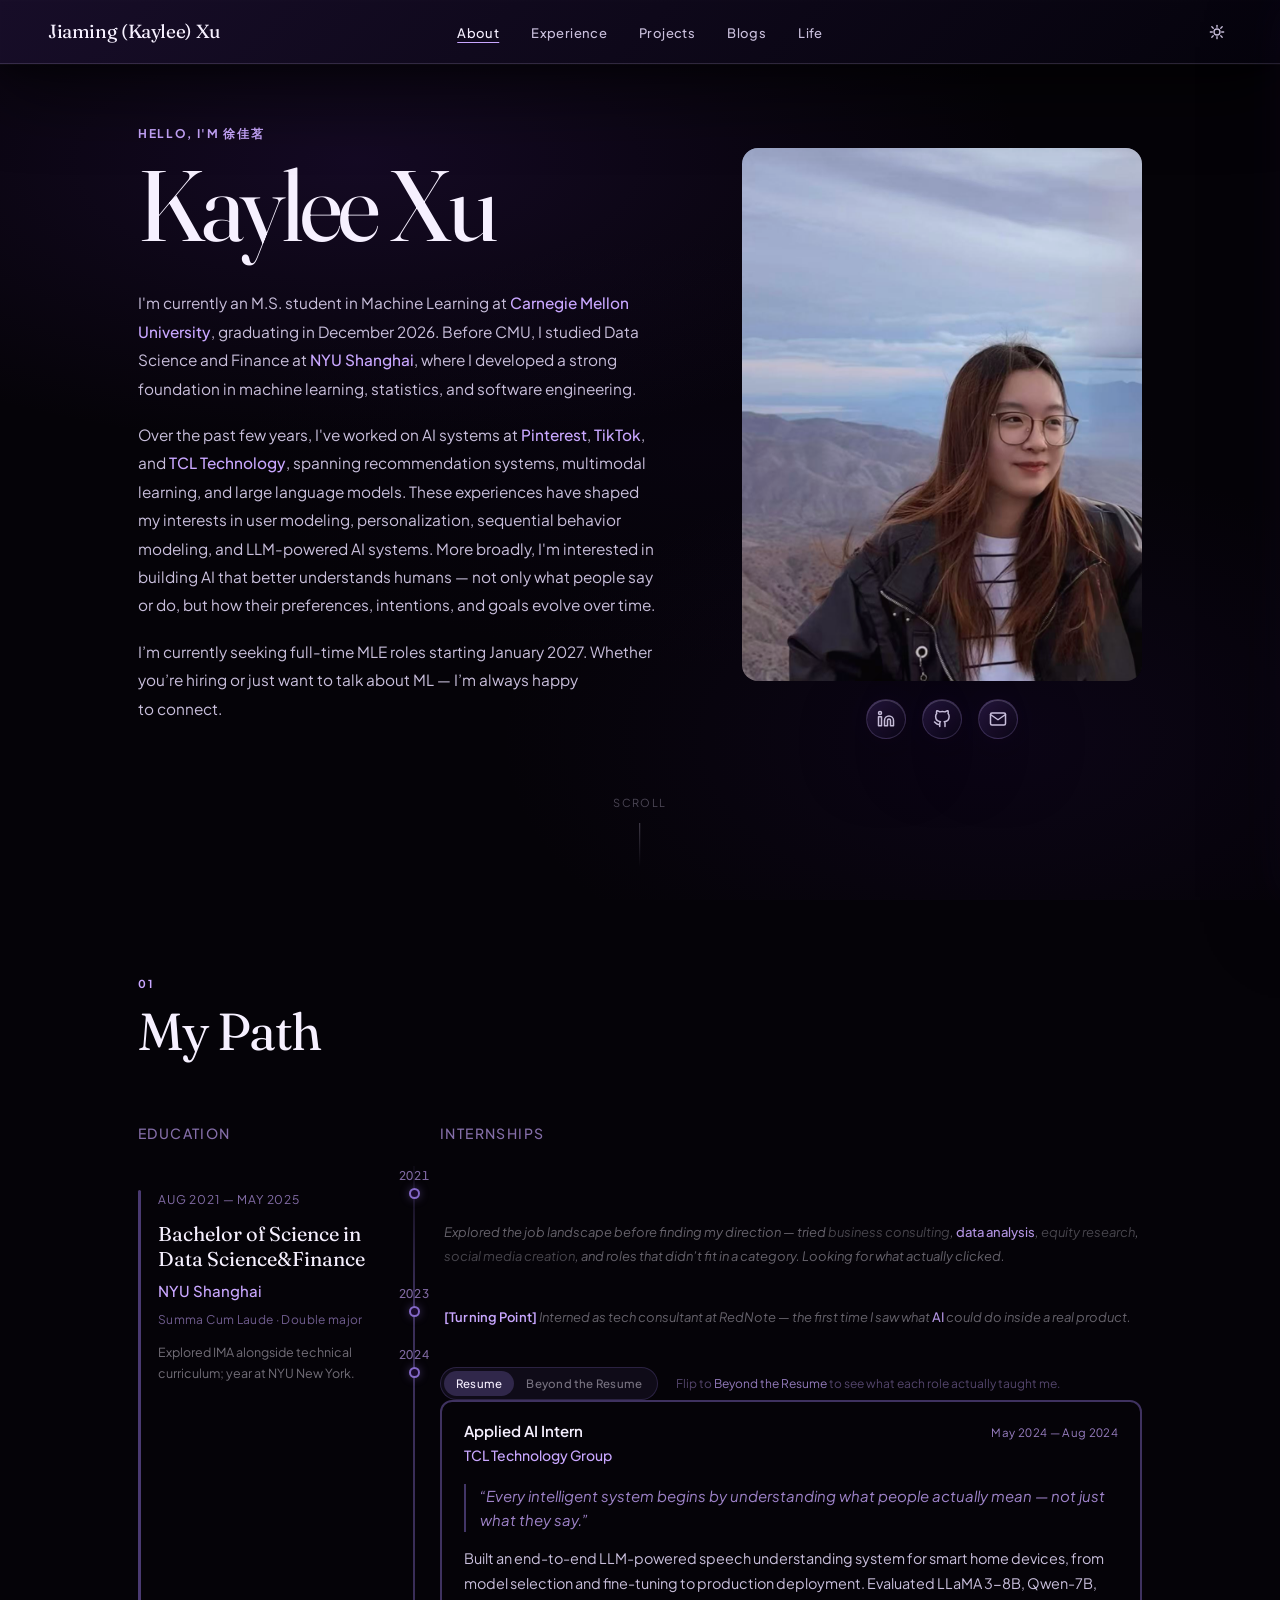
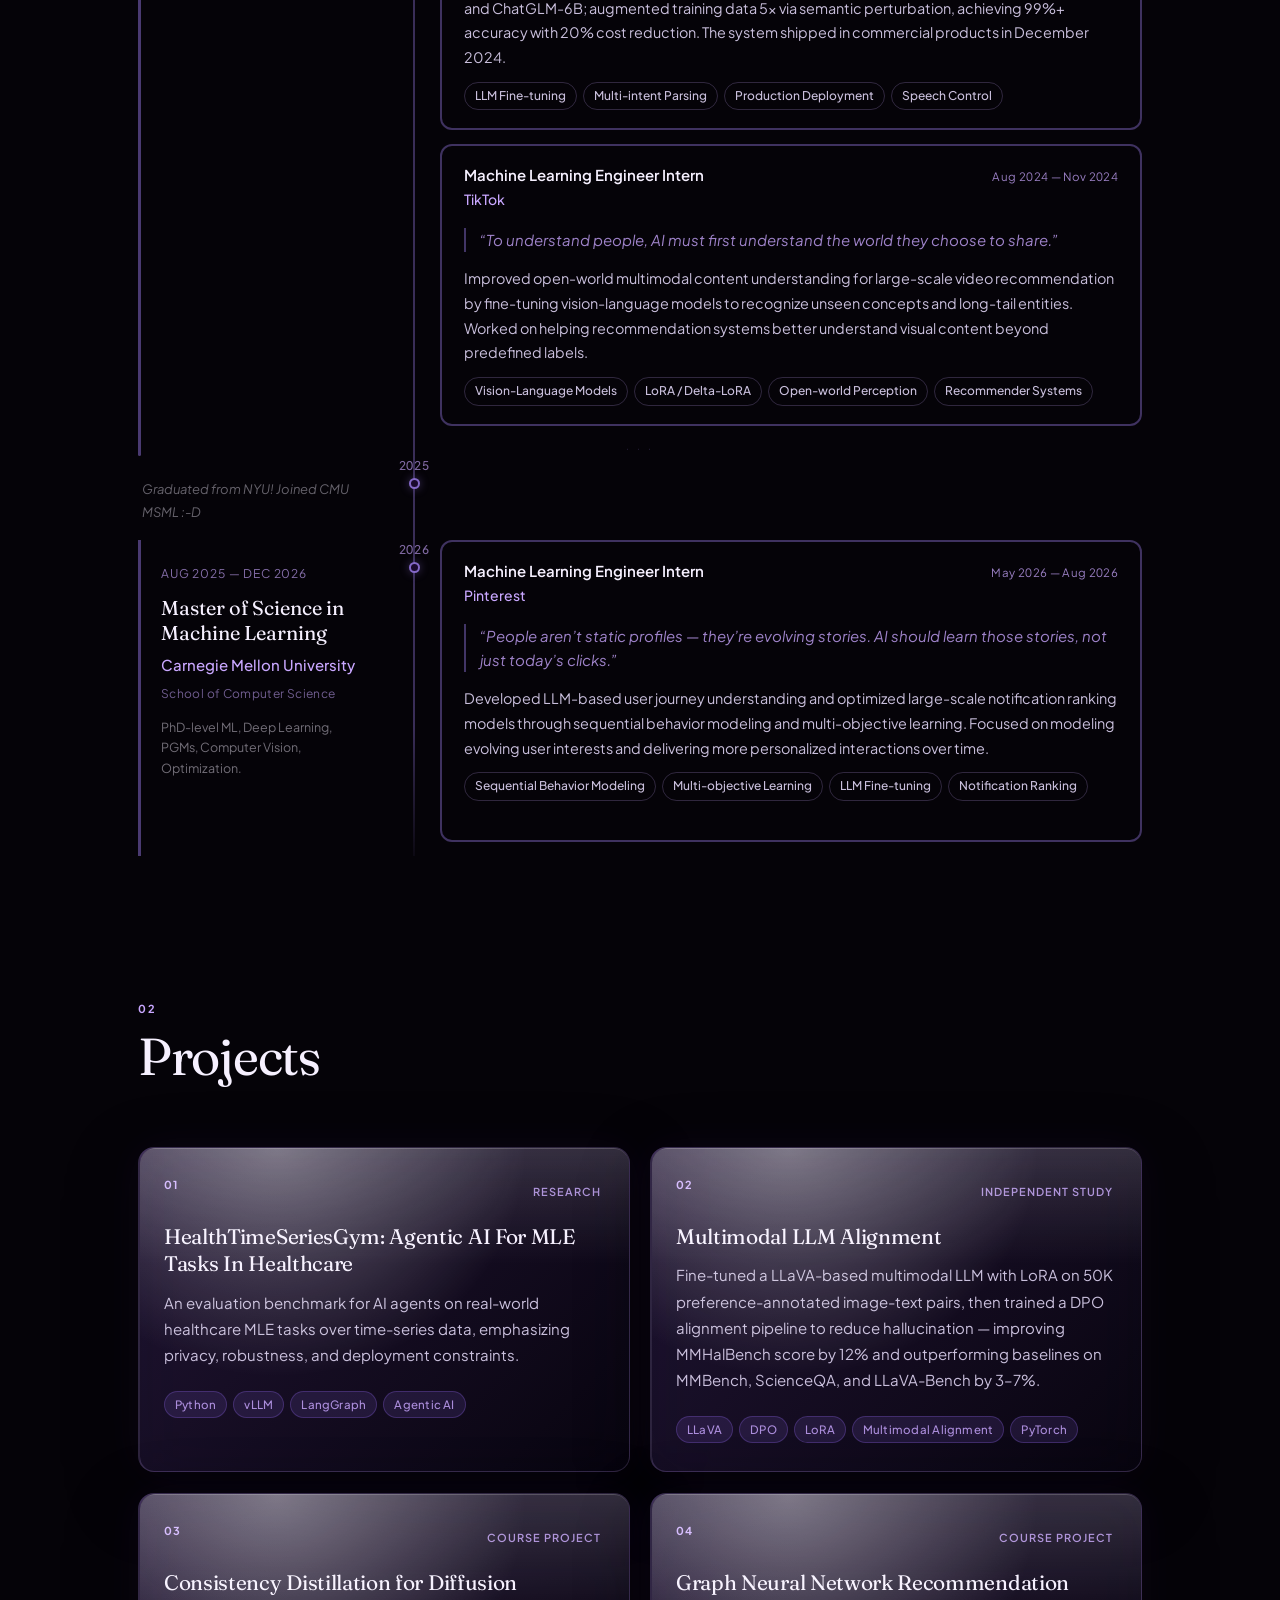
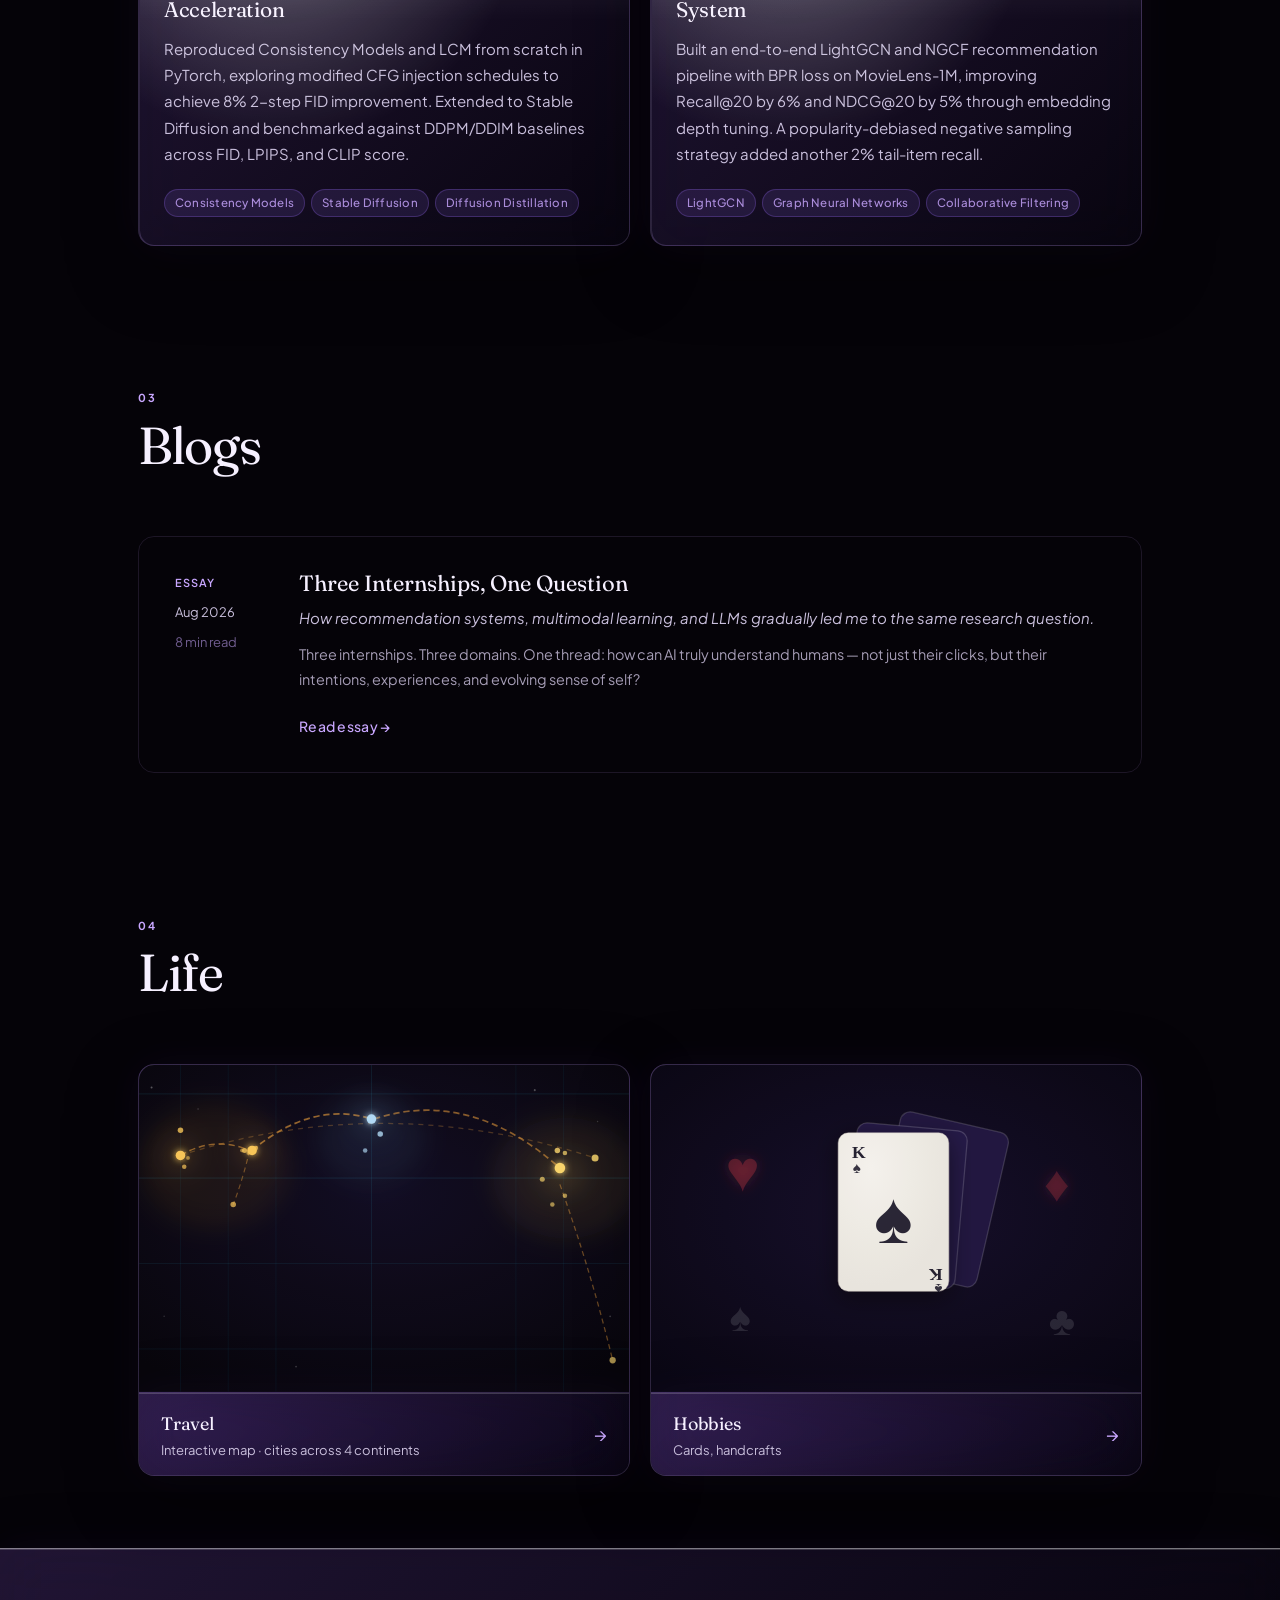
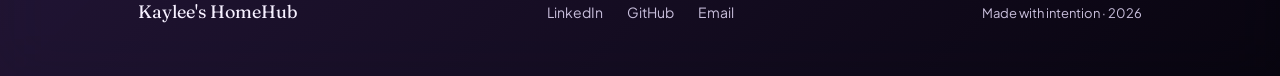
==== index.html @ 01140b8f "Initial commit — personal website" ====
<!DOCTYPE html>
<html lang="en">
<head>
  <meta charset="UTF-8" />
  <meta name="viewport" content="width=device-width, initial-scale=1.0" />
  <meta name="description" content="Kaylee — ML researcher at CMU Auton Lab, building agentic AI for healthcare. Previously TikTok, RedNote, TCL. Incoming Pinterest MLE." />
  <meta property="og:type" content="website" />
  <meta property="og:title" content="Kaylee Xu — Machine Learning Researcher" />
  <meta property="og:description" content="ML researcher at CMU Auton Lab working on agentic AI for healthcare, with industry experience at TikTok, RedNote, TCL, and Pinterest." />
  <meta property="og:image" content="assets/headshot.jpg" />
  <meta name="twitter:card" content="summary" />
  <meta name="twitter:title" content="Kaylee Xu — Machine Learning Researcher" />
  <meta name="twitter:description" content="ML researcher at CMU Auton Lab working on agentic AI for healthcare." />
  <link rel="canonical" href="index.html" />
  <link rel="icon" href="data:image/svg+xml,%3Csvg xmlns='http://www.w3.org/2000/svg' viewBox='0 0 64 64'%3E%3Crect width='64' height='64' rx='16' fill='%23FAF8F5'/%3E%3Ctext x='50%25' y='56%25' text-anchor='middle' font-size='30' font-family='serif' fill='%2349866b'%3EK%3C/text%3E%3C/svg%3E" />
  <title>Kaylee Xu — Machine Learning Researcher</title>

  <!-- Fonts -->
  <link rel="preconnect" href="https://fonts.googleapis.com" />
  <link rel="preconnect" href="https://fonts.gstatic.com" crossorigin />
  <link href="https://fonts.googleapis.com/css2?family=Fraunces:ital,opsz,wght@0,9..144,300;0,9..144,400;0,9..144,500;1,9..144,300;1,9..144,400&family=Plus+Jakarta+Sans:ital,wght@0,300;0,400;0,500;0,600;1,300;1,400&display=swap" rel="stylesheet" />

  <!-- Apply saved theme before paint to avoid flash -->
  <script>
    (function(){
      var t = localStorage.getItem('theme') || 'dark';
      document.documentElement.setAttribute('data-theme', t);
    }());
  </script>
  <link rel="stylesheet" href="style.css?v=purple-glass-20260607-2" />
</head>
<body>

<!-- ============================================================
     NAVIGATION
     ============================================================ -->
<nav id="nav">
  <a href="#about" class="nav-logo">Jiaming (Kaylee) Xu</a> 
  <ul class="nav-links">
    <li><a href="#about">About</a></li>
    <li><a href="#experience">Experience</a></li>
    <li><a href="#projects">Projects</a></li>
    <li><a href="#blogs">Blogs</a></li>
    <li><a href="#life">Life</a></li>
  </ul>
  <button class="nav-theme-btn" id="themeToggle" aria-label="Toggle colour theme">
    <!-- Sun: shown in dark mode → click to go light -->
    <svg class="theme-icon theme-icon--sun" viewBox="0 0 24 24" fill="none" stroke="currentColor" stroke-width="2" stroke-linecap="round" stroke-linejoin="round" aria-hidden="true">
      <circle cx="12" cy="12" r="4.5"/>
      <line x1="12" y1="2"   x2="12" y2="5"/>
      <line x1="12" y1="19"  x2="12" y2="22"/>
      <line x1="4.22" y1="4.22"   x2="6.34" y2="6.34"/>
      <line x1="17.66" y1="17.66" x2="19.78" y2="19.78"/>
      <line x1="2"  y1="12"  x2="5"  y2="12"/>
      <line x1="19" y1="12"  x2="22" y2="12"/>
      <line x1="4.22" y1="19.78"  x2="6.34" y2="17.66"/>
      <line x1="17.66" y1="6.34"  x2="19.78" y2="4.22"/>
    </svg>
    <!-- Moon: shown in light mode → click to go dark -->
    <svg class="theme-icon theme-icon--moon" viewBox="0 0 24 24" fill="none" stroke="currentColor" stroke-width="2" stroke-linecap="round" stroke-linejoin="round" aria-hidden="true">
      <path d="M21 12.79A9 9 0 1 1 11.21 3 7 7 0 0 0 21 12.79z"/>
    </svg>
  </button>
  <button class="nav-menu-btn" id="navMenuBtn" aria-label="Open menu">&#9776;</button>
</nav>

<!-- Mobile nav drawer -->
<div class="nav-drawer" id="navDrawer">
  <button class="drawer-close" id="drawerClose" aria-label="Close menu">&#215;</button>
  <ul>
    <li><a href="#about">About</a></li>
    <li><a href="#experience">Experience</a></li>
    <li><a href="#projects">Projects</a></li>
    <li><a href="#blogs">Blogs</a></li>
    <li><a href="#life">Life</a></li>
  </ul>
</div>
<div class="nav-overlay" id="navOverlay"></div>


<!-- ============================================================
     HERO / ABOUT
     Photo: place your image at assets/hero.jpg (natural, non-headshot)
     ============================================================ -->
<section id="about" class="hero">
  <div class="hero-content">
    <div class="hero-text">
      <p class="hero-eyebrow">Hello, I'm 徐佳茗</p>
      <h1 class="hero-name">Kaylee Xu</h1>
      <p class="hero-statement">
        I'm currently an M.S. student in Machine Learning at <span class="org">Carnegie Mellon University</span>, graduating in December 2026. Before CMU, I studied Data Science and Finance at <span class="org">NYU Shanghai</span>, where I developed a strong foundation in machine learning, statistics, and software engineering.
      </p>
      <p class="hero-statement">
        Over the past few years, I've worked on AI systems at <span class="org">Pinterest</span>, <span class="org">TikTok</span>, and <span class="org">TCL Technology</span>, spanning recommendation systems, multimodal learning, and large language models. These experiences have shaped my interests in user modeling, personalization, sequential behavior modeling, and LLM-powered AI systems. More broadly, I'm interested in building AI that better understands humans &mdash; not only what people say or do, but how their preferences, intentions, and goals evolve over time.
      </p>
      <p class="hero-statement">
        I&rsquo;m currently seeking full-time MLE roles starting January 2027. Whether you&rsquo;re hiring or just want to talk about ML &mdash; I&rsquo;m always happy to&nbsp;connect.
      </p>
    </div>

    <div class="hero-photo">
      <img src="assets/headshot.jpg" alt="Kaylee Xu" width="400" height="533" decoding="async" fetchpriority="high" />
      <div class="hero-socials">
        <a href="https://www.linkedin.com/in/jiaming-kaylee-xu/" target="_blank" rel="noopener" aria-label="LinkedIn">
          <svg xmlns="http://www.w3.org/2000/svg" width="18" height="18" viewBox="0 0 24 24" fill="none" stroke="currentColor" stroke-width="2" stroke-linecap="round" stroke-linejoin="round" aria-hidden="true">
            <path d="M16 8a6 6 0 0 1 6 6v7h-4v-7a2 2 0 0 0-2-2 2 2 0 0 0-2 2v7h-4v-7a6 6 0 0 1 6-6z"/>
            <rect x="2" y="9" width="4" height="12"/>
            <circle cx="4" cy="4" r="2"/>
          </svg>
        </a>
        <a href="https://github.com/KayleeXJM" target="_blank" rel="noopener" aria-label="GitHub">
          <svg xmlns="http://www.w3.org/2000/svg" width="18" height="18" viewBox="0 0 24 24" fill="none" stroke="currentColor" stroke-width="2" stroke-linecap="round" stroke-linejoin="round" aria-hidden="true">
            <path d="M9 19c-5 1.5-5-2.5-7-3m14 6v-3.87a3.37 3.37 0 0 0-.94-2.61c3.14-.35 6.44-1.54 6.44-7A5.44 5.44 0 0 0 20 4.77 5.07 5.07 0 0 0 19.91 1S18.73.65 16 2.48a13.38 13.38 0 0 0-7 0C6.27.65 5.09 1 5.09 1A5.07 5.07 0 0 0 5 4.77a5.44 5.44 0 0 0-1.5 3.78c0 5.42 3.3 6.61 6.44 7A3.37 3.37 0 0 0 9 18.13V22"/>
          </svg>
        </a>
        <a href="mailto:kayleex@cs.cmu.edu" aria-label="Email">
          <svg xmlns="http://www.w3.org/2000/svg" width="18" height="18" viewBox="0 0 24 24" fill="none" stroke="currentColor" stroke-width="2" stroke-linecap="round" stroke-linejoin="round" aria-hidden="true">
            <path d="M4 4h16c1.1 0 2 .9 2 2v12c0 1.1-.9 2-2 2H4c-1.1 0-2-.9-2-2V6c0-1.1.9-2 2-2z"/>
            <polyline points="22,6 12,13 2,6"/>
          </svg>
        </a>
      </div>
    </div>
  </div>

  <div class="hero-scroll-hint" aria-hidden="true">
    <span>scroll</span>
    <div class="scroll-line"></div>
  </div>
</section>


<!-- ============================================================
     MY PATH — Timeline
     Toggle: Resume ↔ Reflections  ·  Pull-quote always visible
     ============================================================ -->
<section id="experience" class="section" data-expmode="resume">
  <div class="container">

    <div class="section-label fade-in">
      <span class="section-num">01</span>
      <h2 class="section-title">My Path</h2>
    </div>

    <!-- Timeline grid: edu left · spine center · jobs right -->
    <div class="exp-timeline fade-in">

      <!-- ── Row 1: Column headers ────────────────────────────── -->
      <div class="tl-col-head" style="grid-column:1; grid-row:1">
        <span class="tl-col-label">Education</span>
      </div>
      <div aria-hidden="true" style="grid-column:2; grid-row:1"></div>
      <div class="tl-col-head" style="grid-column:3; grid-row:1">
        <span class="tl-col-label">Internships</span>
      </div>

      <!-- Spine: rows 2–10 -->
      <div class="tl-spine-line" aria-hidden="true"
           style="grid-column:2; grid-row:2/span 9"></div>

      <!-- ── ERA 1: NYU Shanghai (2021–2025) ──────────────────── -->

      <!-- Edu card: rows 2–8 — spans through era gap, card is sticky during NYU era -->
      <div class="tl-edu-cell tl-edu-cell--sticky" style="grid-column:1; grid-row:2/span 7; padding-bottom:0">
        <div class="tl-edu-card">
          <span class="tl-edu-period">Aug 2021 &mdash; May 2025</span>
          <h4 class="tl-edu-degree">Bachelor of Science in Data Science&amp;Finance</h4>
          <p class="tl-edu-school">NYU Shanghai</p>
          <span class="tl-edu-note">Summa Cum Laude &middot; Double major</span>
          <p class="tl-edu-detail">Explored IMA alongside technical curriculum; year at NYU New York.</p>
        </div>
      </div>

      <!-- Row 2 · 2021 dot only -->
      <div class="tl-dot-cell" style="grid-column:2; grid-row:2">
        <span class="tl-year">2021</span>
        <div class="tl-dot"></div>
      </div>

      <!-- Row 3 · 2021 exploration text (between 2021 and 2023) -->
      <div class="tl-plain-cell" style="grid-column:3; grid-row:3">
        <p class="tl-plain-text">Explored the job landscape before finding my direction &mdash; tried <span class="tl-plain-dim">business consulting</span>, <span class="tl-hl">data analysis</span>, <span class="tl-plain-dim">equity research</span>, <span class="tl-plain-dim">social media creation</span>, and roles that didn&rsquo;t fit in a category. Looking for what actually clicked.</p>
      </div>

      <!-- Row 4 · 2023 dot + turning point text (same row) -->
      <div class="tl-dot-cell" style="grid-column:2; grid-row:4">
        <span class="tl-year">2023</span>
        <div class="tl-dot"></div>
      </div>
      <div class="tl-plain-cell" style="grid-column:3; grid-row:4">
        <p class="tl-plain-text"><span class="tl-turning-point">[Turning Point]</span> Interned as tech consultant at RedNote &mdash; the first time I saw what <span class="tl-hl">AI</span> could do inside a real product.</p>
      </div>

      <!-- Row 5 · 2024 dot + toggle right above cards (col 3, anchored to bottom) -->
      <div class="tl-dot-cell" style="grid-column:2; grid-row:5">
        <span class="tl-year">2024</span>
        <div class="tl-dot"></div>
      </div>
      <div style="grid-column:3; grid-row:5; display:flex; align-items:flex-start; padding-top:22px">
        <div class="tl-toggle-row">
          <div class="exp-v2-toggle" id="expV2Toggle">
            <div class="exp-v2-toggle-track" id="expV2Track"></div>
            <button class="exp-v2-btn active" data-mode="resume">Resume</button>
            <button class="exp-v2-btn" data-mode="story">Beyond the Resume</button>
          </div>
          <p class="tl-toggle-invite">Flip to <em>Beyond the Resume</em> to see what each role actually taught me.</p>
        </div>
      </div>

      <!-- Row 6 · TCL — no dot -->
      <div class="tl-job-cell" style="grid-column:3; grid-row:6">
        <div class="exp-v2-card">
          <div class="exp-body">
            <div class="tl-card-header">
              <div class="tl-card-title">
                <h4 class="exp-role">Applied AI Intern</h4>
                <p class="exp-org">TCL Technology Group</p>
              </div>
              <span class="tl-card-date">May 2024 &mdash; Aug 2024</span>
            </div>
            <p class="exp-v2-quote">&ldquo;Every intelligent system begins by understanding what people actually mean &mdash; not just what they say.&rdquo;</p>
            <div class="exp-v2-pane-wrap">
              <div class="exp-v2-pane exp-v2-resume">
                <p class="exp-desc">Built an end-to-end LLM-powered speech understanding system for smart home devices, from model selection and fine-tuning to production deployment. Evaluated LLaMA&nbsp;3-8B, Qwen-7B, and ChatGLM-6B; augmented training data 5&times; via semantic perturbation, achieving 99%+ accuracy with 20% cost reduction. The system shipped in commercial products in December 2024.</p>
                <div class="exp-tags"><span>LLM Fine-tuning</span><span>Multi-intent Parsing</span><span>Production Deployment</span><span>Speech Control</span></div>
              </div>
              <div class="exp-v2-pane exp-v2-story">
                <p class="exp-desc">This was the first time I realized AI wasn&rsquo;t just predicting labels &mdash; it was interpreting people. A user&rsquo;s sentence was rarely a single intent; it reflected goals, constraints, and context hidden beneath natural language. Building a production system taught me that understanding humans isn&rsquo;t only about better models. It&rsquo;s about designing systems that can reliably convert messy human intentions into decisions machines can execute.</p>
              </div>
            </div>
          </div>
        </div>
      </div>

      <!-- Row 7 · TikTok — no dot -->
      <div class="tl-job-cell" style="grid-column:3; grid-row:7">
        <div class="exp-v2-card">
          <div class="exp-body">
            <div class="tl-card-header">
              <div class="tl-card-title">
                <h4 class="exp-role">Machine Learning Engineer Intern</h4>
                <p class="exp-org">TikTok</p>
              </div>
              <span class="tl-card-date">Aug 2024 &mdash; Nov 2024</span>
            </div>
            <p class="exp-v2-quote">&ldquo;To understand people, AI must first understand the world they choose to share.&rdquo;</p>
            <div class="exp-v2-pane-wrap">
              <div class="exp-v2-pane exp-v2-resume">
                <p class="exp-desc">Improved open-world multimodal content understanding for large-scale video recommendation by fine-tuning vision-language models to recognize unseen concepts and long-tail entities. Worked on helping recommendation systems better understand visual content beyond predefined labels.</p>
                <div class="exp-tags"><span>Vision-Language Models</span><span>LoRA / Delta-LoRA</span><span>Open-world Perception</span><span>Recommender Systems</span></div>
              </div>
              <div class="exp-v2-pane exp-v2-story">
                <p class="exp-desc">At TikTok, I encountered another side of human understanding. People don&rsquo;t always communicate through language &mdash; they communicate through images, videos, aesthetics, and subtle context. Open-world perception forced me to think beyond classification. Instead of asking &ldquo;What object is this?&rdquo;, I started asking &ldquo;What experience is this content trying to convey to someone?&rdquo;</p>
              </div>
            </div>
          </div>
        </div>
      </div>

      <!-- Row 8 · era gap — NYU edu card spans through here -->
      <div class="tl-era-gap" aria-hidden="true"
           style="grid-column:1/-1; grid-row:8"></div>

      <!-- ── ERA 2: CMU (2025–2026) ───────────────────────────── -->

      <!-- Row 9 · 2025 pivot dot + transition text -->
      <div class="tl-dot-cell" style="grid-column:2; grid-row:9">
        <span class="tl-year">2025</span>
        <div class="tl-dot"></div>
      </div>
      <div class="tl-plain-cell" style="grid-column:1; grid-row:9; padding-right:20px">
        <p class="tl-plain-text">Graduated from NYU! Joined CMU MSML :-D</p>
      </div>

      <!-- CMU edu card: row 10 only, starts below the 2025 pivot dot -->
      <div class="tl-edu-cell" style="grid-column:1; grid-row:10/span 1; align-items:stretch; padding-bottom:0">
        <div class="tl-edu-card">
          <span class="tl-edu-period">Aug 2025 &mdash; Dec 2026</span>
          <h4 class="tl-edu-degree">Master of Science in Machine Learning</h4>
          <p class="tl-edu-school">Carnegie Mellon University</p>
          <span class="tl-edu-note">School of Computer Science</span>
          <p class="tl-edu-detail">PhD-level ML, Deep Learning, PGMs, Computer Vision, Optimization.</p>
        </div>
      </div>

      <!-- Row 10 · 2026 dot + Pinterest -->
      <div class="tl-dot-cell" style="grid-column:2; grid-row:10">
        <span class="tl-year">2026</span>
        <div class="tl-dot"></div>
      </div>
      <div class="tl-job-cell" style="grid-column:3; grid-row:10">
        <div class="exp-v2-card">
          <div class="exp-body">
            <div class="tl-card-header">
              <div class="tl-card-title">
                <h4 class="exp-role">Machine Learning Engineer Intern</h4>
                <p class="exp-org">Pinterest</p>
              </div>
              <span class="tl-card-date">May 2026 &mdash; Aug 2026</span>
            </div>
            <p class="exp-v2-quote">&ldquo;People aren&rsquo;t static profiles &mdash; they&rsquo;re evolving stories. AI should learn those stories, not just today&rsquo;s clicks.&rdquo;</p>
            <div class="exp-v2-pane-wrap">
              <div class="exp-v2-pane exp-v2-resume">
                <p class="exp-desc">Developed LLM-based user journey understanding and optimized large-scale notification ranking models through sequential behavior modeling and multi-objective learning. Focused on modeling evolving user interests and delivering more personalized interactions over time.</p>
                <div class="exp-tags"><span>Sequential Behavior Modeling</span><span>Multi-objective Learning</span><span>LLM Fine-tuning</span><span>Notification Ranking</span></div>
              </div>
              <div class="exp-v2-pane exp-v2-story">
                <p class="exp-desc">Pinterest fundamentally changed how I think about personalization. A single click says very little about a person; hundreds of actions over weeks begin to reveal evolving interests, changing intentions, and future needs. I became increasingly fascinated not by predicting the next action, but by modeling how people change over time. Recommendation stopped feeling like ranking &mdash; it became a problem of understanding human behavior.</p>
              </div>
            </div>
          </div>
        </div>
      </div>

    </div><!-- /exp-timeline -->

  </div>
</section>


<!-- ============================================================
     PROJECTS
     Add demo links by uncommenting the anchor tags.
     ============================================================ -->
<section id="projects" class="section section-tinted">
  <div class="container">
    <div class="section-label fade-in">
      <span class="section-num">02</span>
      <h2 class="section-title">Projects</h2>
    </div>

    <div class="projects-grid">

      <div class="project-card project-card-muted fade-in">
        <div class="project-header">
          <span class="project-num">01</span>
          <div class="project-links">
            <span class="project-status">Research</span>
          </div>
        </div>
        <h3 class="project-title">HealthTimeSeriesGym: Agentic AI For MLE Tasks In Healthcare</h3>
        <p class="project-desc">
          An evaluation benchmark for AI agents on real-world healthcare MLE tasks over time-series data, emphasizing privacy, robustness, and deployment constraints.
        </p>
        <div class="project-stack">
          <span>Python</span><span>vLLM</span><span>LangGraph</span><span>Agentic AI</span>
        </div>
      </div>

      <div class="project-card project-card-muted fade-in">
        <div class="project-header">
          <span class="project-num">02</span>
          <div class="project-links">
            <span class="project-status">Independent Study</span>
          </div>
        </div>
        <h3 class="project-title">Multimodal LLM Alignment</h3>
        <p class="project-desc">
          Fine-tuned a LLaVA-based multimodal LLM with LoRA on 50K preference-annotated image-text pairs, then trained a DPO alignment pipeline to reduce hallucination — improving MMHalBench score by 12% and outperforming baselines on MMBench, ScienceQA, and LLaVA-Bench by 3–7%.
        </p>
        <div class="project-stack">
          <span>LLaVA</span><span>DPO</span><span>LoRA</span><span>Multimodal Alignment</span><span>PyTorch</span>
        </div>
      </div>

      <div class="project-card project-card-muted fade-in">
        <div class="project-header">
          <span class="project-num">03</span>
          <div class="project-links">
            <span class="project-status">Course project</span>
          </div>
        </div>
        <h3 class="project-title">Consistency Distillation for Diffusion Acceleration</h3>
        <p class="project-desc">
          Reproduced Consistency Models and LCM from scratch in PyTorch, exploring modified CFG injection schedules to achieve 8% 2-step FID improvement. Extended to Stable Diffusion and benchmarked against DDPM/DDIM baselines across FID, LPIPS, and CLIP score.
        </p>
        <div class="project-stack">
          <span>Consistency Models</span><span>Stable Diffusion</span><span>Diffusion Distillation</span>
        </div>
      </div>

      <div class="project-card project-card-muted fade-in">
        <div class="project-header">
          <span class="project-num">04</span>
          <div class="project-links">
            <span class="project-status">Course project</span>
          </div>
        </div>
        <h3 class="project-title">Graph Neural Network Recommendation System</h3>
        <p class="project-desc">
          Built an end-to-end LightGCN and NGCF recommendation pipeline with BPR loss on MovieLens-1M, improving Recall@20 by 6% and NDCG@20 by 5% through embedding depth tuning. A popularity-debiased negative sampling strategy added another 2% tail-item recall.
        </p>
        <div class="project-stack">
          <span>LightGCN</span><span>Graph Neural Networks</span><span>Collaborative Filtering</span>
        </div>
      </div>

    </div>
  </div>
</section>




<!-- ============================================================
     BLOGS
     ============================================================ -->
<section id="blogs" class="section">
  <div class="container">
    <div class="section-label fade-in">
      <span class="section-num">03</span>
      <h2 class="section-title">Blogs</h2>
    </div>

    <div class="blog-list">

      <a href="blog-1.html" class="blog-card fade-in">
        <div class="blog-card-meta">
          <span class="blog-tag">Essay</span>
          <span class="blog-date">Aug 2026</span>
          <span class="blog-read">8 min read</span>
        </div>
        <div class="blog-card-body">
          <h3 class="blog-title">Three Internships, One Question</h3>
          <p class="blog-subtitle">How recommendation systems, multimodal learning, and LLMs gradually led me to the same research question.</p>
          <p class="blog-summary">Three internships. Three domains. One thread: how can AI truly understand humans — not just their clicks, but their intentions, experiences, and evolving sense of self?</p>
          <span class="blog-cta">Read essay →</span>
        </div>
      </a>

    </div>
  </div>
</section>




<!-- ============================================================
     LIFE
     ============================================================ -->
<section id="life" class="section section-tinted">
  <div class="container">
    <div class="section-label fade-in">
      <span class="section-num">04</span>
      <h2 class="section-title">Life</h2>
    </div>

    <div class="life-panels">

      <a href="world-map.html" class="life-panel fade-in">
        <div class="life-panel-img life-panel-img--travel">
          <svg viewBox="0 0 400 260" xmlns="http://www.w3.org/2000/svg" aria-hidden="true"
               preserveAspectRatio="xMidYMid slice"
               style="position:absolute;inset:0;width:100%;height:100%;pointer-events:none;z-index:1;">
            <defs>
              <radialGradient id="t-bg" cx="50%" cy="40%" r="70%">
                <stop offset="0%" stop-color="#0e0820"/>
                <stop offset="100%" stop-color="#030108"/>
              </radialGradient>
              <filter id="t-city-glow" x="-150%" y="-150%" width="400%" height="400%">
                <feGaussianBlur stdDeviation="3" result="blur"/>
                <feMerge><feMergeNode in="blur"/><feMergeNode in="SourceGraphic"/></feMerge>
              </filter>
              <filter id="t-soft" x="-200%" y="-200%" width="500%" height="500%">
                <feGaussianBlur stdDeviation="10"/>
              </filter>
            </defs>
            <!-- Opaque dark background — looks good on any page theme -->
            <rect width="400" height="260" fill="url(#t-bg)"/>
            <!-- Star specks -->
            <circle cx="15" cy="18" r="0.8" fill="rgba(255,255,255,0.32)"/>
            <circle cx="52" cy="35" r="0.6" fill="rgba(255,255,255,0.22)"/>
            <circle cx="320" cy="20" r="0.8" fill="rgba(255,255,255,0.28)"/>
            <circle cx="370" cy="45" r="0.6" fill="rgba(255,255,255,0.18)"/>
            <circle cx="130" cy="240" r="0.7" fill="rgba(255,255,255,0.22)"/>
            <circle cx="25" cy="200" r="0.6" fill="rgba(255,255,255,0.18)"/>
            <circle cx="380" cy="200" r="0.7" fill="rgba(255,255,255,0.22)"/>
            <!-- Lat/lon grid (cyan) -->
            <line x1="0" y1="23" x2="400" y2="23" stroke="rgba(40,180,220,0.13)" stroke-width="0.7"/>
            <line x1="0" y1="90" x2="400" y2="90" stroke="rgba(40,180,220,0.16)" stroke-width="0.7"/>
            <line x1="0" y1="158" x2="400" y2="158" stroke="rgba(40,180,220,0.11)" stroke-width="0.6"/>
            <line x1="0" y1="226" x2="400" y2="226" stroke="rgba(40,180,220,0.09)" stroke-width="0.6"/>
            <line x1="38" y1="0" x2="38" y2="260" stroke="rgba(40,180,220,0.09)" stroke-width="0.6"/>
            <line x1="76" y1="0" x2="76" y2="260" stroke="rgba(40,180,220,0.09)" stroke-width="0.6"/>
            <line x1="114" y1="0" x2="114" y2="260" stroke="rgba(40,180,220,0.09)" stroke-width="0.6"/>
            <line x1="190" y1="0" x2="190" y2="260" stroke="rgba(40,180,220,0.14)" stroke-width="0.7"/>
            <line x1="305" y1="0" x2="305" y2="260" stroke="rgba(40,180,220,0.09)" stroke-width="0.6"/>
            <line x1="343" y1="0" x2="343" y2="260" stroke="rgba(40,180,220,0.09)" stroke-width="0.6"/>
            <!-- Regional glows -->
            <ellipse cx="65" cy="80" rx="60" ry="50" fill="rgba(255,165,50,0.07)" filter="url(#t-soft)"/>
            <ellipse cx="190" cy="58" rx="42" ry="35" fill="rgba(120,190,255,0.07)" filter="url(#t-soft)"/>
            <ellipse cx="345" cy="90" rx="58" ry="48" fill="rgba(255,200,80,0.08)" filter="url(#t-soft)"/>
            <!-- Flight paths (orange dashed arcs) -->
            <path d="M 38,72 Q 65,56 93,68" fill="none" stroke="rgba(255,165,50,0.52)" stroke-width="1.2" stroke-dasharray="5,3"/>
            <path d="M 95,68 Q 143,28 190,43" fill="none" stroke="rgba(255,165,50,0.58)" stroke-width="1.4" stroke-dasharray="5,3"/>
            <path d="M 192,43 Q 268,18 340,82" fill="none" stroke="rgba(255,165,50,0.52)" stroke-width="1.4" stroke-dasharray="5,3"/>
            <path d="M 38,72 Q 200,20 368,74" fill="none" stroke="rgba(255,165,50,0.26)" stroke-width="1" stroke-dasharray="4,4"/>
            <path d="M 340,95 Q 365,165 382,235" fill="none" stroke="rgba(255,165,50,0.40)" stroke-width="1" stroke-dasharray="4,3"/>
            <path d="M 93,68 Q 88,90 80,111" fill="none" stroke="rgba(255,165,50,0.40)" stroke-width="0.9" stroke-dasharray="4,3"/>
            <!-- US West Coast -->
            <ellipse cx="38" cy="72" rx="14" ry="14" fill="rgba(255,195,80,0.12)" filter="url(#t-soft)"/>
            <g filter="url(#t-city-glow)"><circle cx="38" cy="72" r="3.8" fill="rgba(255,200,80,1)"/></g>
            <circle cx="38" cy="52" r="2.2" fill="rgba(255,200,80,0.80)"/>
            <circle cx="41" cy="81" r="1.8" fill="rgba(255,200,80,0.70)"/>
            <circle cx="44" cy="74" r="1.5" fill="rgba(255,200,80,0.58)"/>
            <!-- US East Coast -->
            <ellipse cx="95" cy="68" rx="14" ry="14" fill="rgba(255,195,80,0.12)" filter="url(#t-soft)"/>
            <g filter="url(#t-city-glow)"><circle cx="95" cy="68" r="3.8" fill="rgba(255,200,80,1)"/></g>
            <circle cx="89" cy="68" r="2" fill="rgba(255,200,80,0.78)"/>
            <circle cx="98" cy="66" r="1.8" fill="rgba(255,200,80,0.70)"/>
            <circle cx="92" cy="70" r="1.5" fill="rgba(255,200,80,0.60)"/>
            <circle cx="87" cy="68" r="1.5" fill="rgba(255,200,80,0.56)"/>
            <circle cx="80" cy="111" r="2.2" fill="rgba(255,200,80,0.72)"/>
            <!-- Europe (blue-white) -->
            <ellipse cx="190" cy="43" rx="12" ry="12" fill="rgba(160,215,255,0.14)" filter="url(#t-soft)"/>
            <g filter="url(#t-city-glow)"><circle cx="190" cy="43" r="3.8" fill="rgba(180,225,255,0.96)"/></g>
            <circle cx="197" cy="55" r="2.2" fill="rgba(180,225,255,0.78)"/>
            <circle cx="185" cy="68" r="1.8" fill="rgba(180,225,255,0.65)"/>
            <!-- East Asia (gold) -->
            <ellipse cx="342" cy="87" rx="20" ry="17" fill="rgba(255,200,80,0.12)" filter="url(#t-soft)"/>
            <g filter="url(#t-city-glow)"><circle cx="340" cy="82" r="4.2" fill="rgba(255,215,100,1)"/></g>
            <circle cx="338" cy="68" r="2.2" fill="rgba(255,215,100,0.82)"/>
            <circle cx="344" cy="70" r="1.8" fill="rgba(255,215,100,0.72)"/>
            <circle cx="326" cy="91" r="2" fill="rgba(255,215,100,0.68)"/>
            <circle cx="334" cy="111" r="1.8" fill="rgba(255,215,100,0.62)"/>
            <circle cx="344" cy="104" r="1.8" fill="rgba(255,215,100,0.62)"/>
            <circle cx="368" cy="74" r="2.8" fill="rgba(255,215,100,0.85)"/>
            <circle cx="382" cy="235" r="2.5" fill="rgba(255,215,100,0.68)"/>
          </svg>
        </div>
        <div class="life-panel-info">
          <div>
            <h3 class="life-panel-title">Travel</h3>
            <p class="life-panel-desc">Interactive map &middot; cities across 4 continents</p>
          </div>
          <span class="life-panel-arrow">&#8594;</span>
        </div>
      </a>

      <a href="hobbies.html" class="life-panel fade-in">
        <div class="life-panel-img life-panel-img--hobbies">
          <svg viewBox="0 0 400 260" xmlns="http://www.w3.org/2000/svg" aria-hidden="true"
               preserveAspectRatio="xMidYMid slice"
               style="position:absolute;inset:0;width:100%;height:100%;pointer-events:none;z-index:1;">
            <defs>
              <radialGradient id="h-bg" cx="50%" cy="45%" r="68%">
                <stop offset="0%" stop-color="#130a28"/>
                <stop offset="100%" stop-color="#050210"/>
              </radialGradient>
              <radialGradient id="h-card-face" cx="30%" cy="22%" r="75%">
                <stop offset="0%" stop-color="#f9f6f0"/>
                <stop offset="100%" stop-color="#ede8e0"/>
              </radialGradient>
              <filter id="h-red-glow" x="-120%" y="-120%" width="340%" height="340%">
                <feGaussianBlur stdDeviation="6"/>
              </filter>
              <filter id="h-shadow" x="-20%" y="-15%" width="140%" height="140%">
                <feDropShadow dx="0" dy="5" stdDeviation="10" flood-color="rgba(0,0,0,0.60)"/>
              </filter>
            </defs>
            <!-- Opaque dark background -->
            <rect width="400" height="260" fill="url(#h-bg)"/>
            <!-- Floating red suit glows -->
            <text x="78" y="100" font-size="46" text-anchor="middle"
                  font-family="Georgia,'Times New Roman',serif"
                  fill="rgba(210,50,65,0.22)" filter="url(#h-red-glow)">♥</text>
            <text x="78" y="100" font-size="46" text-anchor="middle"
                  font-family="Georgia,'Times New Roman',serif"
                  fill="rgba(210,50,65,0.34)">♥</text>
            <text x="328" y="108" font-size="40" text-anchor="middle"
                  font-family="Georgia,'Times New Roman',serif"
                  fill="rgba(210,50,65,0.20)" filter="url(#h-red-glow)">♦</text>
            <text x="328" y="108" font-size="40" text-anchor="middle"
                  font-family="Georgia,'Times New Roman',serif"
                  fill="rgba(210,50,65,0.30)">♦</text>
            <text x="332" y="215" font-size="32" text-anchor="middle"
                  font-family="Georgia,'Times New Roman',serif"
                  fill="rgba(255,255,255,0.12)">♣</text>
            <text x="76" y="212" font-size="32" text-anchor="middle"
                  font-family="Georgia,'Times New Roman',serif"
                  fill="rgba(255,255,255,0.12)">♠</text>
            <!-- Card fan back (right, rotated) -->
            <rect x="190" y="44" width="88" height="126" rx="8"
                  fill="#1e1240" stroke="rgba(255,255,255,0.16)" stroke-width="1"
                  transform="rotate(13,234,107)"/>
            <!-- Card fan mid -->
            <rect x="164" y="49" width="88" height="126" rx="8"
                  fill="#221548" stroke="rgba(255,255,255,0.18)" stroke-width="1"
                  transform="rotate(5,208,112)"/>
            <!-- Front card: cream face with drop shadow -->
            <rect x="154" y="54" width="88" height="126" rx="8"
                  fill="url(#h-card-face)" stroke="rgba(210,200,185,0.50)" stroke-width="0.5"
                  filter="url(#h-shadow)"/>
            <!-- Top-left K♠ -->
            <text x="165" y="74" font-size="14" font-weight="700"
                  font-family="Georgia,'Times New Roman',serif"
                  fill="rgba(10,6,26,0.90)">K</text>
            <text x="165.5" y="86" font-size="12"
                  font-family="Georgia,'Times New Roman',serif"
                  fill="rgba(10,6,26,0.82)">♠</text>
            <!-- Center spade -->
            <text x="198" y="142" font-size="58" text-anchor="middle"
                  font-family="Georgia,'Times New Roman',serif"
                  fill="rgba(10,6,26,0.88)">♠</text>
            <!-- Bottom-right K♠ rotated 180° -->
            <text x="231" y="172" font-size="14" font-weight="700"
                  font-family="Georgia,'Times New Roman',serif"
                  fill="rgba(10,6,26,0.90)"
                  transform="rotate(180,234,167)">K</text>
            <text x="231" y="184" font-size="12"
                  font-family="Georgia,'Times New Roman',serif"
                  fill="rgba(10,6,26,0.82)"
                  transform="rotate(180,234,179)">♠</text>
          </svg>
        </div>
        <div class="life-panel-info">
          <div>
            <h3 class="life-panel-title">Hobbies</h3>
            <p class="life-panel-desc">Cards, handcrafts</p>
          </div>
          <span class="life-panel-arrow">&#8594;</span>
        </div>
      </a>

    </div>
  </div>
</section>


<!-- ============================================================
     FOOTER
     Update GitHub, LinkedIn, and email links below.
     ============================================================ -->
<footer id="footer">
  <div class="container footer-inner">
    <p class="footer-name">Kaylee's HomeHub</p>
    <nav class="footer-links" aria-label="Social links">
      <a href="https://www.linkedin.com/in/jiaming-kaylee-xu/" target="_blank" rel="noopener">LinkedIn</a>
      <a href="https://github.com/KayleeXJM" target="_blank" rel="noopener">GitHub</a>
      <a href="mailto:kayleex@cs.cmu.edu">Email</a>
    </nav>
    <p class="footer-copy">Made with intention &middot; 2026</p>
  </div>
</footer>


<script src="assets/scripts/html2canvas.min.js"></script>
<script src="assets/scripts/liquidGL.js"></script>
<script src="script.js?v=purple-glass-20260607"></script>
</body>
</html>
---- style.css ----
/* ============================================================
   KAYLEE — Personal Website
   Visual direction: quiet editorial, art-tech, light mode only
   ============================================================ */

/* ==================== TOKENS ==================== */

:root {
  --bg:           #000000;
  --bg-tinted:    rgba(28, 18, 52, 0.44);
  --sage:         #c9a7ff;
  --sage-mid:     #8f73d9;
  --sage-light:   #6f56b8;
  --sage-faint:   rgba(116, 82, 190, 0.18);
  --butter:       #f1d6ff;
  --butter-light: rgba(212, 178, 255, 0.20);
  --butter-dark:  #f3d9ff;
  --text:         #f6f0ff;
  --text-muted:   #c9bfdc;
  --text-light:   #a99bbf;
  --border:       rgba(201, 167, 255, 0.22);
  --white:        rgba(255, 255, 255, 0.92);

  --font-body:    'Plus Jakarta Sans', sans-serif;
  --font-display: 'Fraunces', serif;

  --radius:       8px;
  --radius-lg:    16px;
  --shadow-sm:    0 1px 8px rgba(0,0,0,0.24);
  --shadow:       0 10px 32px rgba(0,0,0,0.26);
  --shadow-hover: 0 18px 56px rgba(86, 86, 86, 0.18);

  --container:    1100px;
  --nav-h:        64px;

  /* ==================== LIQUID GLASS CONFIG ====================
     Tune these first. Higher blur/saturation = stronger glass.
     Cursor vars are updated in script.js on pointer movement.
     ============================================================ */
  --glass-bg:             rgba(45, 28, 76, 0.32);
  --glass-bg-strong:      rgba(74, 48, 116, 0.40);
  --glass-bg-soft:        rgba(12, 8, 24, 0.42);
  --glass-border:         rgba(190, 158, 238, 0.2);
  --glass-border-shadow:  rgba(189, 151, 255, 0.18);
  --glass-blur:           34px;
  --glass-saturate:       2;
  --glass-radius:         26px;
  --glass-shadow:         0 22px 70px rgba(0, 0, 0, 0.36), 0 0 44px rgba(116, 82, 190, 0.08);
  --glass-highlight:      rgba(255, 255, 255, 0.18);
  --glass-noise-opacity:  0.30;

  --mist-base:            #313131;
  --mist-sage:            rgba(101, 101, 101, 0.3);
  --mist-cream:           rgba(169, 169, 169, 0.16);
  --mist-lilac:           rgba(175, 175, 175, 0.42);
  --mist-ink:             rgba(0, 0, 0, 0.929);
  --mist-blur:            56px;
  --mist-opacity:         0.94;
}

/* ==================== RESET ==================== */

*, *::before, *::after {
  box-sizing: border-box;
  margin: 0;
  padding: 0;
}

html {
  scroll-padding-top: var(--nav-h);
  font-size: 16px;
}

body {
  background:
    radial-gradient(ellipse 90% 55% at 28% 18%, rgba(90, 40, 160, 0.18) 0%, transparent 58%),
    radial-gradient(ellipse 75% 60% at 78% 82%, rgba(55, 20, 110, 0.14) 0%, transparent 52%),
    radial-gradient(ellipse 60% 40% at 55% 50%, rgba(30, 10, 70, 0.10) 0%, transparent 60%),
    #050308;
  background-attachment: fixed;
  color: var(--text);
  font-family: var(--font-body);
  font-weight: 400;
  line-height: 1.7;
  -webkit-font-smoothing: antialiased;
  -moz-osx-font-smoothing: grayscale;
  overflow-x: hidden;
  isolation: isolate;
}


@keyframes mistDrift {
  0% {
    transform: translate3d(-2%, -1%, 0) scale(1);
  }
  100% {
    transform: translate3d(2%, 1.5%, 0) scale(1.04);
  }
}

img {
  display: block;
  max-width: 100%;
}

ul { list-style: none; }
a  { text-decoration: none; color: inherit; }
button { font-family: inherit; cursor: pointer; }

a:focus-visible,
button:focus-visible {
  outline: 2px solid var(--sage);
  outline-offset: 3px;
  border-radius: 4px;
}

#nav,
.nav-drawer,
.hero-photo img,
.hero-socials a,
.hero-action,
.tag,
.project-card,
.life-panel,
.life-row,
.life-body,
.map-wrapper,
.map-panel,
.panel-close,
.leaflet-control-zoom,
.leaflet-control-attribution,
.gallery-item,
.music-gallery,
.music-item,
.photo-item img,
footer,
.mu-role-card,
.mu-track,
.mu-fav-item,
.mu-empty-state,
.gl-visual-empty,
.hover-card,
.location-count,
.map-timeline,
.empty-msg,
#world-wrap {
  background: linear-gradient(160deg, var(--glass-bg-strong) 0%, var(--glass-bg-soft) 60%, rgba(0,0,0,0.55) 100%);
  border: none;
  box-shadow:
    0 24px 72px rgba(0, 0, 0, 0.62),
    0 6px 22px rgba(0, 0, 0, 0.38),
    0 0 0 0.5px rgba(255, 255, 255, 0.10),
    inset 0 1.5px 0 rgba(255, 255, 255, 0.28),
    inset 1px 0 0 rgba(255, 255, 255, 0.09),
    inset -1px 0 0 rgba(0, 0, 0, 0.18),
    inset 0 -2px 10px rgba(0, 0, 0, 0.28);
  -webkit-backdrop-filter: blur(var(--glass-blur)) saturate(var(--glass-saturate));
  backdrop-filter: blur(var(--glass-blur)) saturate(var(--glass-saturate));
}

.project-card,
.life-panel,
.life-row,
.mu-role-card,
.mu-fav-item,
.mu-empty-state,
.gl-visual-empty,
#world-wrap {
  position: relative;
}

.project-card::before,
.life-panel::before,
.life-row::before,
.mu-role-card::before,
.mu-fav-item::before,
.mu-empty-state::before,
.gl-visual-empty::before,
#world-wrap::before {
  content: '';
  position: absolute;
  inset: 0;
  pointer-events: none;
  border-radius: inherit;
  background:
    linear-gradient(180deg, rgba(255, 255, 255, 0.14) 0%, transparent 36%),
    radial-gradient(ellipse at 28% 0%, rgba(255, 255, 255, 0.34), transparent 50%);
  opacity: 1;
  mix-blend-mode: screen;
  transition: background 0.06s ease;
}


/* ==================== NAVIGATION ==================== */

#nav {
  position: fixed;
  inset: 0 0 auto 0;
  z-index: 200;
  height: var(--nav-h);
  display: flex;
  align-items: center;
  justify-content: space-between;
  padding: 0 48px;
  background: linear-gradient(135deg, rgba(23, 13, 40, 0.96), rgba(5, 3, 12, 0.98));
  backdrop-filter: blur(16px);
  -webkit-backdrop-filter: blur(16px);
  border-bottom: 1px solid transparent;
  transition: border-color 0.3s;
}

#nav::before {
  content: '';
  position: absolute;
  inset: 0;
  z-index: -1;
  background:
    linear-gradient(135deg, rgba(23, 13, 40, 0.98), rgba(5, 3, 12, 0.99));
}

#nav.scrolled {
  border-bottom-color: var(--border);
}

.nav-logo {
  font-family: var(--font-display);
  font-size: 1.1875rem;
  font-weight: 400;
  color: var(--text);
  letter-spacing: -0.02em;
}

.nav-links {
  display: flex;
  gap: 32px;
  position: absolute;
  left: 50%;
  transform: translateX(-50%);
}

.nav-links a {
  font-size: 0.8125rem;
  font-weight: 500;
  color: var(--text-muted);
  letter-spacing: 0.03em;
  transition: color 0.2s;
  position: relative;
}

.nav-links a::after {
  content: '';
  position: absolute;
  bottom: -2px;
  left: 0;
  width: 0;
  height: 1px;
  background: var(--sage);
  transition: width 0.25s ease;
}

.nav-links a:hover,
.nav-links a.active {
  color: var(--text);
}

.nav-links a:hover::after,
.nav-links a.active::after {
  width: 100%;
}

.nav-menu-btn {
  display: none;
  background: none;
  border: 1px solid var(--border);
  border-radius: var(--radius);
  padding: 6px 10px;
  font-size: 1rem;
  color: var(--text-muted);
  transition: color 0.2s, border-color 0.2s;
}

.nav-menu-btn:hover { color: var(--text); border-color: var(--sage-mid); }


/* ==================== MOBILE NAV DRAWER ==================== */

.nav-drawer {
  position: fixed;
  inset: 0 0 0 auto;
  z-index: 300;
  width: 260px;
  background: var(--white);
  border-left: 1px solid var(--border);
  padding: 80px 32px 40px;
  transform: translateX(100%);
  transition: transform 0.35s cubic-bezier(0.4, 0, 0.2, 1);
}

.nav-drawer.open { transform: translateX(0); }

.nav-drawer ul { display: flex; flex-direction: column; gap: 4px; }

.nav-drawer a {
  display: block;
  font-size: 1rem;
  font-weight: 500;
  color: var(--text-muted);
  padding: 10px 0;
  border-bottom: 1px solid var(--border);
  transition: color 0.2s;
}

.nav-drawer a:last-child { border-bottom: none; }
.nav-drawer a:hover { color: var(--sage); }

.drawer-close {
  position: absolute;
  top: 20px;
  right: 20px;
  width: 36px;
  height: 36px;
  border: 1px solid var(--border);
  border-radius: 50%;
  background: none;
  font-size: 1.25rem;
  color: var(--text-muted);
  display: flex;
  align-items: center;
  justify-content: center;
  transition: background 0.2s, color 0.2s;
}
.drawer-close:hover { background: var(--sage); color: white; border-color: var(--sage); }

.nav-overlay {
  position: fixed;
  inset: 0;
  z-index: 250;
  background: rgba(42, 40, 38, 0.35);
  opacity: 0;
  pointer-events: none;
  transition: opacity 0.35s;
}
.nav-overlay.visible {
  opacity: 1;
  pointer-events: auto;
}


/* ==================== LAYOUT HELPERS ==================== */

.container {
  max-width: var(--container);
  margin: 0 auto;
  padding: 0 48px;
}

.section {
  padding: 72px 0;
}

#experience {
  padding-top: 72px;
}

.section-tinted {
  background: var(--sage-faint);
}

.section-label {
  margin-bottom: 64px;
}

.section-num {
  display: block;
  font-size: 0.6875rem;
  font-weight: 700;
  color: var(--sage);
  letter-spacing: 0.2em;
  text-transform: uppercase;
  margin-bottom: 10px;
}

.section-title {
  font-family: var(--font-display);
  font-size: clamp(36px, 5vw, 52px);
  font-weight: 400;
  letter-spacing: -0.025em;
  line-height: 1.05;
  color: var(--text);
}

.section-subtitle {
  margin-top: 14px;
  font-size: 0.9375rem;
  color: var(--text-muted);
}


/* ==================== HERO ==================== */

.hero {
  min-height: 100vh;
  display: flex;
  flex-direction: column;
  justify-content: center;
  padding-top: var(--nav-h);
  padding-bottom: 80px;
  position: relative;
}

.hero-content {
  max-width: var(--container);
  margin: 0 auto;
  padding: 60px 48px;
  display: grid;
  grid-template-columns: 1fr 400px;
  gap: 80px;
  align-items: center;
}

.hero-eyebrow {
  font-size: 0.75rem;
  font-weight: 700;
  color: var(--sage);
  letter-spacing: 0.14em;
  text-transform: uppercase;
  margin-bottom: 14px;
}

.hero-name {
  font-family: var(--font-display);
  font-size: clamp(60px, 8.5vw, 100px);
  font-weight: 400;
  line-height: 0.95;
  letter-spacing: -0.04em;
  color: var(--text);
  margin-bottom: 36px;
}

.hero-statement {
  font-size: 0.96rem;
  line-height: 1.85;
  color: var(--text-muted);
  max-width: 540px;
  margin-bottom: 18px;
}

.hero-statement:last-of-type {
  margin-bottom: 40px;
}

.hero-question {
  font-family: var(--font-body);
  font-style: italic;
  font-size: 1.18rem;
  font-weight: 500;
  line-height: 1.5;
  color: rgba(201, 167, 255, 0.92);
  max-width: 540px;
  margin-bottom: 22px;
  padding-left: 14px;
  border-left: 2px solid rgba(143, 115, 217, 0.55);
}

html[data-theme="light"] .hero-question {
  color: rgba(62, 22, 110, 0.88);
  border-left-color: rgba(62, 22, 110, 0.45);
}

/* Highlighted organization names within hero prose */
.hero-statement .org {
  color: var(--sage);
  font-weight: 500;
}

/* Linked org names (e.g. Auton Lab) — dotted underline at rest, solid on hover */
.hero-statement .org-link {
  color: var(--sage);
  font-weight: 500;
  border-bottom: 1.5px dotted var(--sage);
  padding-bottom: 1px;
  transition: border-bottom-style 0.2s, color 0.2s;
}
.hero-statement .org-link:hover {
  border-bottom-style: solid;
}

.hero-tags {
  display: flex;
  flex-wrap: wrap;
  gap: 8px;
}

.hero-actions {
  display: flex;
  flex-wrap: wrap;
  gap: 10px;
  margin: 4px 0 26px;
}

.hero-action {
  display: inline-flex;
  align-items: center;
  justify-content: center;
  min-height: 40px;
  padding: 8px 16px;
  border-radius: 100px;
  border: 1px solid var(--border);
  background: var(--white);
  color: var(--text-muted);
  font-size: 0.8125rem;
  font-weight: 600;
  transition: color 0.2s, border-color 0.2s, background 0.2s, transform 0.2s;
}

.hero-action:hover {
  color: var(--sage);
  border-color: var(--sage-light);
  background: var(--sage-faint);
  transform: translateY(-1px);
}

.tag {
  display: inline-block;
  padding: 5px 14px;
  border-radius: 100px;
  font-size: 0.8rem;
  font-weight: 500;
  background: var(--sage-faint);
  color: var(--sage);
  border: 1px solid var(--sage-light);
}

.tag-accent {
  background: var(--butter-light);
  color: var(--butter-dark);
  border-color: var(--butter);
}

/* Hero photo */
.hero-photo { position: relative; }

.photo-placeholder,
.hero-photo img {
  width: 100%;
  aspect-ratio: 3 / 4;
  border-radius: var(--radius-lg);
  display: flex;
  align-items: center;
  justify-content: center;
}

.photo-placeholder {
  background: var(--sage-faint);
  border: 1px dashed var(--sage-mid);
  color: var(--sage-mid);
  font-size: 0.75rem;
  letter-spacing: 0.1em;
  text-transform: uppercase;
}

.hero-photo img {
  object-fit: cover;
  display: block;
}

/* Social icons under photo */
.hero-socials {
  display: flex;
  justify-content: center;
  gap: 16px;
  margin-top: 18px;
}

.hero-socials a {
  display: flex;
  align-items: center;
  justify-content: center;
  width: 40px;
  height: 40px;
  border-radius: 50%;
  border: 1px solid var(--border);
  color: var(--text-muted);
  background: var(--white);
  transition: color 0.2s, border-color 0.2s, background 0.2s, transform 0.2s;
}

.hero-socials a:hover {
  color: var(--sage);
  border-color: var(--sage-light);
  background: var(--sage-faint);
  transform: translateY(-2px);
}

/* Scroll hint */
.hero-scroll-hint {
  position: absolute;
  bottom: 36px;
  left: 50%;
  transform: translateX(-50%);
  display: flex;
  flex-direction: column;
  align-items: center;
  gap: 10px;
  opacity: 0.35;
}

.hero-scroll-hint span {
  font-size: 0.6875rem;
  letter-spacing: 0.13em;
  text-transform: uppercase;
  color: var(--text-muted);
}

.scroll-line {
  width: 1px;
  height: 44px;
  background: linear-gradient(to bottom, var(--text-muted), transparent);
  animation: scrollPulse 2.2s ease-in-out infinite;
}

@keyframes scrollPulse {
  0%, 100% { opacity: 0.4; transform: scaleY(1); }
  50%       { opacity: 1;   transform: scaleY(1.08); }
}


/* ==================== EXPERIENCE ==================== */

.exp-group {
  margin-bottom: 56px;
}
.exp-group:last-child { margin-bottom: 0; }

.exp-group-title {
  font-size: 0.6875rem;
  font-weight: 700;
  letter-spacing: 0.18em;
  text-transform: uppercase;
  color: var(--text-light);
  margin-bottom: 0;
  padding-bottom: 14px;
}

.exp-card {
  display: grid;
  grid-template-columns: 168px 1fr;
  gap: 36px;
  padding: 28px 32px;
  border: 2px solid rgba(143, 115, 217, 0.48);
  border-radius: 14px;
  background: transparent;
  box-shadow: none;
  backdrop-filter: none;
  -webkit-backdrop-filter: none;
  margin-bottom: 16px;
  transition: border-color 0.2s ease;
}

.exp-card:last-child {
  margin-bottom: 0;
}

.exp-card:hover {
  border-color: rgba(143, 115, 217, 0.75);
}

.exp-meta {
  padding-top: 4px;
  display: flex;
  flex-direction: column;
  align-items: flex-start;
  gap: 10px;
}

/* Logo badge — floats to the right of the role/org text */

.exp-date {
  font-size: 0.8125rem;
  color: var(--text-light);
  font-variant-numeric: tabular-nums;
  line-height: 1.4;
}

.exp-badge {
  display: inline-block;
  padding: 3px 11px;
  border-radius: 100px;
  font-size: 0.6875rem;
  font-weight: 700;
  letter-spacing: 0.05em;
  background: var(--sage-faint);
  color: var(--sage);
  border: 1px solid var(--sage-light);
}

.exp-badge-upcoming {
  background: var(--butter-light);
  color: var(--butter-dark);
  border-color: var(--butter);
}

.exp-role {
  font-size: 1rem;
  font-weight: 600;
  color: var(--text);
  margin-bottom: 3px;
  line-height: 1.4;
}

.exp-org {
  font-size: 0.9375rem;
  color: var(--sage);
  font-weight: 500;
  margin-bottom: 12px;
}

.exp-desc {
  font-size: 0.9375rem;
  color: var(--text-muted);
  line-height: 1.75;
  margin-bottom: 14px;
}

.exp-tags {
  display: flex;
  flex-wrap: wrap;
  gap: 6px;
}

.exp-tags span {
  display: inline-block;
  padding: 3px 10px;
  border-radius: 100px;
  font-size: 0.75rem;
  font-weight: 500;
  color: var(--text-muted);
  border: 1px solid var(--border);
}


/* ==================== PROJECTS ==================== */

.projects-grid {
  display: grid;
  grid-template-columns: 1fr 1fr;
  gap: 20px;
}

.project-card {
  /* glass bg from global rule — dark gradient + backdrop blur */
  border: 1px solid rgba(201, 167, 255, 0.12);
  border-left: 2px solid rgba(201, 167, 255, 0.30); /* left accent: echoes edu card */
  border-radius: var(--radius-lg);
  padding: 28px 28px 28px 24px;
  position: relative;
  will-change: transform;
  transition: transform 0.18s ease, box-shadow 0.18s ease;
}

.project-card:hover {
  transform: translateY(-3px);
  box-shadow: 0 16px 52px rgba(90, 50, 160, 0.28), 0 0 0 1px rgba(201, 167, 255, 0.18);
}

/* In-progress: ghost style on dark */
.project-card-soft {
  background: transparent;
  border: 1px dashed rgba(201, 167, 255, 0.22);
  border-left-width: 1px; /* restore uniform dashed */
}
.project-card-soft:hover {
  transform: none;
  box-shadow: none;
}

.project-card-muted {
  /* inherits dark glass from global rule — no white override */
}

.project-status {
  font-size: 0.6875rem;
  font-weight: 600;
  letter-spacing: 0.09em;
  text-transform: uppercase;
  color: rgba(201, 167, 255, 0.82);
}

.project-header {
  display: flex;
  justify-content: space-between;
  align-items: flex-start;
  margin-bottom: 20px;
}

.project-num {
  font-size: 0.6875rem;
  font-weight: 700;
  color: var(--sage);
  letter-spacing: 0.12em;
}

.project-wip {
  font-size: 0.6875rem;
  font-weight: 500;
  letter-spacing: 0.09em;
  text-transform: uppercase;
  color: rgba(201, 167, 255, 0.40);
}

.project-link {
  font-size: 0.9375rem;
  color: var(--text-muted);
  transition: color 0.2s, transform 0.2s;
  display: inline-block;
}
.project-link:hover { color: var(--sage); transform: translate(2px, -2px); }

.project-title {
  font-family: var(--font-display);
  font-size: 1.3125rem;
  font-weight: 400;
  letter-spacing: -0.015em;
  color: var(--text);
  margin-bottom: 12px;
  line-height: 1.3;
}

.project-desc {
  font-size: 0.9375rem;
  color: var(--text-muted);
  line-height: 1.75;
  margin-bottom: 22px;
}

.project-stack {
  display: flex;
  flex-wrap: wrap;
  gap: 6px;
}

.project-stack span {
  display: inline-block;
  padding: 3px 10px;
  border-radius: 100px;
  font-size: 0.72rem;
  font-weight: 500;
  background: rgba(116, 82, 190, 0.18);
  color: rgba(201, 167, 255, 0.82);
  border: 1px solid rgba(116, 82, 190, 0.38);
  letter-spacing: 0.02em;
}


/* ==================== WORLD / MAP ==================== */

.map-wrapper {
  position: relative;
  overflow: hidden;
  margin-top: 40px;
  /* subtle top + bottom borders to frame the map */
  border-top: 1px solid var(--border);
  border-bottom: 1px solid var(--border);
}

#map {
  width: 100%;
  height: 580px;
  background: var(--sage-faint);
}

/* Map side panel */
.map-panel {
  position: absolute;
  top: 0;
  right: 0;
  width: 380px;
  height: 100%;
  background: var(--white);
  border-left: 1px solid var(--border);
  transform: translateX(100%);
  transition: transform 0.4s cubic-bezier(0.4, 0, 0.2, 1);
  display: flex;
  flex-direction: column;
  overflow-y: auto;
  z-index: 20;
}

.map-panel.open { transform: translateX(0); }

.panel-close {
  position: absolute;
  top: 14px;
  right: 14px;
  z-index: 10;
  width: 32px;
  height: 32px;
  border-radius: 50%;
  border: 1px solid var(--border);
  background: var(--white);
  font-size: 1.125rem;
  color: var(--text-muted);
  display: flex;
  align-items: center;
  justify-content: center;
  transition: background 0.2s, color 0.2s, border-color 0.2s;
}
.panel-close:hover { background: var(--sage); color: white; border-color: var(--sage); }

.panel-photo {
  width: 100%;
  aspect-ratio: 4 / 3;
  background: var(--sage-faint);
  overflow: hidden;
  position: relative;
  flex-shrink: 0;
}

.panel-photo img {
  width: 100%;
  height: 100%;
  object-fit: cover;
  display: block;
  position: absolute;
  inset: 0;
}

.panel-photo-placeholder {
  position: absolute;
  inset: 0;
  display: flex;
  align-items: center;
  justify-content: center;
  color: var(--sage-mid);
  font-size: 0.75rem;
  letter-spacing: 0.1em;
  text-transform: uppercase;
}

.panel-content {
  padding: 28px 28px 36px;
  flex: 1;
}

.panel-year {
  display: block;
  font-size: 0.8rem;
  font-weight: 600;
  color: var(--sage);
  letter-spacing: 0.08em;
  margin-bottom: 6px;
}

.panel-location {
  font-family: var(--font-display);
  font-size: 1.5rem;
  font-weight: 400;
  letter-spacing: -0.025em;
  line-height: 1.2;
  color: var(--text);
  margin-bottom: 16px;
}

.panel-text {
  font-size: 0.9375rem;
  line-height: 1.85;
  color: var(--text-muted);
}

/* Custom Leaflet marker */
.map-pin {
  width: 12px;
  height: 12px;
  background: var(--sage);
  border-radius: 50%;
  border: 2.5px solid white;
  box-shadow: 0 2px 8px rgba(122, 158, 142, 0.55);
  transition: transform 0.2s ease, box-shadow 0.2s ease;
  cursor: pointer;
}

.map-pin.is-active {
  background: #4A7A68;
  transform: scale(1.55);
  box-shadow: 0 4px 16px rgba(74, 122, 104, 0.65);
}

/* Leaflet UI overrides */
.leaflet-control-zoom {
  border: 1px solid var(--border) !important;
  border-radius: var(--radius) !important;
  overflow: hidden;
  box-shadow: var(--shadow-sm) !important;
}

.leaflet-control-zoom a {
  color: var(--text-muted) !important;
  background: var(--white) !important;
  border-color: var(--border) !important;
  transition: color 0.2s, background 0.2s !important;
}

.leaflet-control-zoom a:hover {
  color: var(--sage) !important;
  background: var(--sage-faint) !important;
}

.leaflet-control-attribution {
  font-size: 10px !important;
  background: rgba(250, 248, 245, 0.85) !important;
  color: var(--text-light) !important;
}

.leaflet-control-attribution a { color: var(--sage) !important; }


/* ==================== BLOGS ==================== */

.blog-list {
  display: flex;
  flex-direction: column;
  gap: 20px;
}

.blog-card {
  display: flex;
  gap: 44px;
  align-items: flex-start;
  padding: 32px 36px;
  border: 1px solid rgba(201, 167, 255, 0.12);
  border-radius: 16px;
  text-decoration: none;
  color: inherit;
  transition: transform 0.25s ease, box-shadow 0.25s ease, border-color 0.25s ease;
}

.blog-card:hover {
  transform: translateY(-3px);
  box-shadow: 0 16px 52px rgba(90, 50, 160, 0.28), 0 0 0 1px rgba(201, 167, 255, 0.18);
  border-color: rgba(201, 167, 255, 0.22);
}

.blog-card-meta {
  display: flex;
  flex-direction: column;
  gap: 8px;
  min-width: 80px;
  padding-top: 5px;
  flex-shrink: 0;
}

.blog-tag {
  font-size: 0.6875rem;
  font-weight: 600;
  letter-spacing: 0.1em;
  text-transform: uppercase;
  color: var(--sage);
}

.blog-date {
  font-size: 0.8125rem;
  color: var(--text-muted);
}

.blog-read {
  font-size: 0.8125rem;
  color: rgba(201, 167, 255, 0.55);
}

.blog-card-body {
  flex: 1;
}

.blog-title {
  font-family: var(--font-display);
  font-size: 1.375rem;
  font-weight: 400;
  margin: 0 0 8px;
  line-height: 1.3;
  color: var(--text);
}

.blog-subtitle {
  font-size: 0.9375rem;
  color: var(--text-muted);
  margin: 0 0 12px;
  font-style: italic;
  line-height: 1.6;
}

.blog-summary {
  font-size: 0.9rem;
  color: var(--text-muted);
  line-height: 1.75;
  margin: 0 0 20px;
  opacity: 0.82;
}

.blog-cta {
  font-size: 0.875rem;
  font-weight: 500;
  color: var(--sage);
  letter-spacing: 0.02em;
}

/* ────── Blog post page ────── */

.blog-post {
  max-width: 740px;
  margin: 0 auto;
  padding: calc(var(--nav-h) + 72px) 24px 96px;
}

.blog-post-header {
  margin-bottom: 56px;
  padding-bottom: 40px;
  border-bottom: 1px solid rgba(201, 167, 255, 0.10);
}

.blog-post-back {
  display: inline-flex;
  align-items: center;
  gap: 6px;
  font-size: 0.875rem;
  color: var(--text-muted);
  text-decoration: none;
  margin-bottom: 36px;
  transition: color 0.2s;
}
.blog-post-back:hover { color: var(--sage); }

.blog-post-tag {
  display: block;
  font-size: 0.6875rem;
  font-weight: 600;
  letter-spacing: 0.1em;
  text-transform: uppercase;
  color: var(--sage);
  margin-bottom: 16px;
}

.blog-post-title {
  font-family: var(--font-display);
  font-size: clamp(1.75rem, 4vw, 2.4rem);
  font-weight: 400;
  line-height: 1.2;
  margin: 0 0 16px;
  color: var(--text);
}

.blog-post-subtitle {
  font-size: 0.9rem;
  color: var(--text-muted);
  font-style: italic;
  line-height: 1.65;
  margin: 0 0 28px;
}

.blog-post-meta {
  display: flex;
  align-items: center;
  gap: 16px;
  font-size: 0.8125rem;
  color: rgba(201, 167, 255, 0.65);
}
html[data-theme="light"] .blog-post-meta {
  color: rgba(80, 40, 140, 0.55);
}
.blog-post-meta span + span::before {
  content: "·";
  margin-right: 16px;
}

/* Article body */
.blog-post-body {
  font-size: 0.9375rem;
  line-height: 1.85;
  color: var(--text-muted);
}

.blog-post-body h2 {
  font-family: var(--font-display);
  font-size: 1.375rem;
  font-weight: 400;
  color: var(--text);
  margin: 56px 0 16px;
  line-height: 1.3;
}

.blog-post-body h3 {
  font-size: 1rem;
  font-weight: 600;
  color: var(--text);
  margin: 36px 0 12px;
  letter-spacing: 0.01em;
}

.blog-post-body p {
  margin: 0 0 20px;
}

.blog-post-body p.beat {
  color: var(--text);
  font-size: 1.0625rem;
  font-style: italic;
  margin: 28px 0;
  opacity: 0.9;
}

.blog-post-body .code-line {
  font-family: "Courier New", monospace;
  font-size: 0.9rem;
  background: rgba(201, 167, 255, 0.07);
  border: 1px solid rgba(201, 167, 255, 0.10);
  border-radius: 6px;
  padding: 12px 16px;
  margin: 12px 0 20px;
  color: var(--text);
  display: block;
}

.blog-post-body .arrow {
  color: rgba(201, 167, 255, 0.6);
  margin: 0 4px;
}

/* References */
.blog-references {
  margin-top: 72px;
  padding-top: 36px;
  border-top: 1px solid rgba(201, 167, 255, 0.10);
}

.blog-references h2 {
  font-family: var(--font-display);
  font-size: 1.1rem;
  font-weight: 400;
  color: var(--text);
  margin: 0 0 28px;
}

.blog-ref-group {
  margin-bottom: 28px;
}

.blog-ref-group h3 {
  font-size: 0.75rem;
  font-weight: 600;
  letter-spacing: 0.1em;
  text-transform: uppercase;
  color: var(--sage);
  margin: 0 0 12px;
}

.blog-ref-group ul {
  list-style: none;
  padding: 0;
  margin: 0;
  display: flex;
  flex-direction: column;
  gap: 6px;
}

.blog-ref-group ul li {
  font-size: 0.875rem;
  color: var(--text-muted);
  padding-left: 16px;
  position: relative;
  line-height: 1.6;
}

.blog-ref-group ul li::before {
  content: "—";
  position: absolute;
  left: 0;
  color: rgba(201, 167, 255, 0.35);
}

/* Blog post page: override body background for better readability */
/* Light mode: swap saturated lavender for near-neutral warm white */
html[data-theme="light"] body.blog-body {
  background: #FAFAF8;
}
/* Dark mode: already #000 — comfortable for reading, no change needed */

/* Light theme overrides for blog */
html[data-theme="light"] .blog-card {
  border-color: rgba(100, 60, 180, 0.12);
}
html[data-theme="light"] .blog-card:hover {
  border-color: rgba(100, 60, 180, 0.25);
}
html[data-theme="light"] .blog-post-body .code-line {
  background: rgba(100, 60, 180, 0.05);
  border-color: rgba(100, 60, 180, 0.12);
}

@media (max-width: 640px) {
  .blog-card {
    flex-direction: column;
    gap: 16px;
    padding: 24px;
  }
  .blog-card-meta {
    flex-direction: row;
    align-items: center;
    flex-wrap: wrap;
    gap: 12px;
  }
}


/* ==================== LIFE — main page panels ==================== */

.life-panels {
  display: grid;
  grid-template-columns: 1fr 1fr;
  gap: 20px;
  align-items: start;
}

/* Both panels animate together — prevents staggered translateY misalignment */
.life-panels .life-panel.fade-in {
  transition-delay: 80ms !important;
}

.life-panel[hidden] {
  display: none;
}

.life-panel {
  display: flex;
  flex-direction: column;
  border-radius: var(--radius-lg);
  border: 1px solid rgba(201, 167, 255, 0.16);
  overflow: hidden;
  text-decoration: none;
  color: inherit;
  will-change: transform;
  transition: transform 0.22s ease, box-shadow 0.22s ease;
}

.life-panel:hover {
  transform: translateY(-4px);
  box-shadow: 0 20px 60px rgba(60, 30, 120, 0.35), 0 0 0 1px rgba(201, 167, 255, 0.20);
}

/* Preview image area */
.life-panel-img {
  width: 100%;
  aspect-ratio: 3 / 2;
  overflow: hidden;
  position: relative;
}

.life-panel-img img {
  width: 100%;
  height: 100%;
  object-fit: cover;
  display: block;
  transition: transform 0.4s ease;
}

.life-panel:hover .life-panel-img img {
  transform: scale(1.04);
}

/* Placeholder colors — dark, moody; match the site palette */
.life-panel-img--travel {
  background: linear-gradient(150deg, rgba(30,14,68,1) 0%, rgba(10,5,28,1) 100%);
}
.life-panel-img--hobbies {
  background: linear-gradient(150deg, rgba(46,20,86,1) 0%, rgba(18,8,46,1) 100%);
}
.life-panel-img--gallery     { background: rgba(14, 8, 32, 0.95); }
.life-panel-img--photography { background: rgba(20, 10, 44, 0.95); }

/* Faint dot grid texture on placeholders (until real images are added) */
.life-panel-img--travel::after,
.life-panel-img--hobbies::after {
  content: '';
  position: absolute;
  inset: 0;
  background-image: radial-gradient(circle, rgba(201,167,255,0.08) 1px, transparent 1px);
  background-size: 22px 22px;
  pointer-events: none;
}

/* Info strip — dark glass, flush with panel */
.life-panel-info {
  display: flex;
  align-items: center;
  justify-content: space-between;
  padding: 16px 22px;
  background: rgba(16, 8, 40, 0.75);
  border-top: 1px solid rgba(201, 167, 255, 0.12);
  gap: 12px;
}

.life-panel-title {
  font-family: var(--font-display);
  font-size: 1.125rem;
  font-weight: 400;
  letter-spacing: -0.01em;
  color: var(--text);
  margin-bottom: 2px;
}

.life-panel-desc {
  font-size: 0.8125rem;
  color: var(--text-muted);
  line-height: 1.4;
}

.life-panel-arrow {
  font-size: 1.125rem;
  color: var(--sage);
  flex-shrink: 0;
  transition: transform 0.2s ease;
}

.life-panel:hover .life-panel-arrow {
  transform: translateX(4px);
}

/* ==================== LIFE — hobbies sub-page rows ==================== */

.life-rows {
  display: flex;
  flex-direction: column;
  gap: 16px;
}

.life-row {
  display: grid;
  grid-template-columns: 200px 1fr;
  border-radius: var(--radius-lg);
  border: 1px solid var(--border);
  overflow: hidden;
  transition: box-shadow 0.25s ease;
}

.life-row:hover {
  box-shadow: var(--shadow-hover);
}

/* ---- Left label panel ---- */
.life-label {
  display: flex;
  flex-direction: column;
  align-items: center;
  justify-content: center;
  gap: 10px;
  padding: 36px 24px;
  text-align: center;
}

/* Per-row accent colours */
.life-label--cards       { background: #D4EBE0; }
.life-label--food        { background: #FDE8CC; }
.life-label--instruments { background: #E0E6F0; }
.life-label--arts        { background: #E2D8F5; }

.life-icon-row {
  display: flex;
  align-items: center;
  justify-content: center;
  color: rgba(20, 10, 50, 0.68);
}

.life-icon-row svg {
  display: block;
  flex-shrink: 0;
}

.life-title-row {
  font-family: var(--font-display);
  font-size: 1rem;
  font-weight: 400;
  letter-spacing: 0.01em;
  color: rgba(20, 10, 50, 0.75);
}

/* ---- Right body panel ---- */
.life-body {
  background: var(--white);
  padding: 32px 36px;
}

.life-sub {
  font-size: 0.75rem;
  font-weight: 700;
  letter-spacing: 0.12em;
  text-transform: uppercase;
  color: var(--text-light);
  margin-bottom: 8px;
  margin-top: 20px;
}

.life-sub:first-child { margin-top: 0; }

.life-body p {
  font-size: 0.9375rem;
  line-height: 1.85;
  color: var(--text-muted);
  margin-bottom: 0;
}

.music-list {
  margin-top: 16px;
  padding-top: 16px;
  border-top: 1px solid var(--border);
}

.music-list li {
  font-size: 0.875rem;
  color: var(--text-muted);
  padding: 6px 0;
  border-bottom: 1px solid var(--border);
}
.music-list li:first-child { padding-top: 0; }
.music-list li:last-child  { border-bottom: none; padding-bottom: 0; }


/* ==================== SUB-PAGE SHARED ==================== */

.subpage-header {
  margin-bottom: 56px;
  background: transparent;
  border: 0;
  box-shadow: none;
  -webkit-backdrop-filter: none;
  backdrop-filter: none;
}

.subpage-back {
  display: inline-flex;
  align-items: center;
  gap: 6px;
  font-size: 0.8125rem;
  font-weight: 500;
  color: var(--text-muted);
  text-decoration: none;
  margin-bottom: 28px;
  transition: color 0.2s;
}
.subpage-back:hover { color: var(--sage); }

/* ==================== GALLERY PAGE ==================== */

.gallery-group {
  margin-bottom: 72px;
}
.gallery-group:last-child { margin-bottom: 0; }

.gallery-group-title {
  font-family: var(--font-display);
  font-size: 1.5rem;
  font-weight: 400;
  letter-spacing: -0.02em;
  color: var(--text);
  margin-bottom: 8px;
}

.gallery-group-desc {
  font-size: 0.9375rem;
  color: var(--text-muted);
  margin-bottom: 32px;
  max-width: 560px;
  line-height: 1.7;
}

.gallery-grid {
  display: grid;
  grid-template-columns: repeat(2, 1fr);
  gap: 16px;
}

.gallery-item {
  border-radius: var(--radius-lg);
  overflow: hidden;
}

.gallery-item img,
.gallery-item video {
  width: 100%;
  aspect-ratio: 16 / 9;
  object-fit: cover;
  display: block;
}

.gallery-placeholder {
  width: 100%;
  aspect-ratio: 16 / 9;
  display: flex;
  align-items: center;
  justify-content: center;
  border-radius: var(--radius-lg);
  font-size: 0.75rem;
  letter-spacing: 0.08em;
}

.gallery-caption {
  font-size: 0.8125rem;
  color: var(--text-muted);
  margin-top: 8px;
  padding: 0 2px;
}

/* Music list in gallery */
.music-gallery {
  display: flex;
  flex-direction: column;
  gap: 0;
  border: 1px solid var(--border);
  border-radius: var(--radius-lg);
  overflow: hidden;
}

.music-item {
  display: flex;
  align-items: center;
  justify-content: space-between;
  gap: 24px;
  padding: 20px 28px;
  border-bottom: 1px solid var(--border);
  background: var(--white);
}
.music-item:last-child { border-bottom: none; }

.music-item audio { flex-shrink: 0; }

.music-item-title {
  font-size: 0.9375rem;
  font-weight: 600;
  color: var(--text);
  margin-bottom: 4px;
}

.music-item-desc {
  font-size: 0.8125rem;
  color: var(--text-muted);
  line-height: 1.5;
}

/* ==================== PHOTOGRAPHY PAGE ==================== */

.photo-grid {
  display: grid;
  grid-template-columns: repeat(3, 1fr);
  gap: 12px;
}

.photo-item img {
  width: 100%;
  aspect-ratio: 3 / 2;
  object-fit: cover;
  display: block;
  border-radius: var(--radius);
  transition: opacity 0.2s;
}
.photo-item img:hover { opacity: 0.9; }

.photo-placeholder {
  width: 100%;
  aspect-ratio: 3 / 2;
  background: var(--border);
  border-radius: var(--radius);
}

.photo-caption {
  font-size: 0.75rem;
  color: var(--text-light);
  margin-top: 6px;
  padding: 0 2px;
}

@media (max-width: 900px) {
  .gallery-grid  { grid-template-columns: 1fr; }
  .photo-grid    { grid-template-columns: repeat(2, 1fr); }
}

@media (max-width: 600px) {
  .photo-grid { grid-template-columns: 1fr; }
  .music-item { flex-direction: column; align-items: flex-start; }
}

/* ==================== FOOTER ==================== */

footer {
  padding: 48px 0;
  border-top: 1px solid var(--border);
}

.footer-inner {
  display: flex;
  align-items: center;
  justify-content: space-between;
  flex-wrap: wrap;
  gap: 16px;
}

.footer-name {
  font-family: var(--font-display);
  font-size: 1.125rem;
  font-weight: 400;
  color: var(--text);
}

.footer-links {
  display: flex;
  gap: 24px;
}

.footer-links a {
  font-size: 0.875rem;
  color: var(--text-muted);
  transition: color 0.2s;
}
.footer-links a:hover { color: var(--sage); }

.footer-copy {
  font-size: 0.8125rem;
  color: var(--text-light);
}


/* ==================== FADE-IN ANIMATIONS ==================== */

.fade-in {
  opacity: 0;
  transform: translateY(22px);
  transition: opacity 0.65s ease, transform 0.65s ease;
}

.fade-in.visible {
  opacity: 1;
  transform: translateY(0);
}

/* ==================== LIQUID GLASS FINAL OVERRIDES ==================== */

.section,
.section-tinted,
.mu-section,
.mu-section--tinted,
.gl-photo-section {
  background: transparent;
}

.subpage-header {
  background: transparent;
  border: 0;
  box-shadow: none;
  -webkit-backdrop-filter: none;
  backdrop-filter: none;
}

#nav {
  background: linear-gradient(135deg, rgba(23, 13, 40, 0.96), rgba(5, 3, 12, 0.98));
  border-bottom-color: rgba(225, 205, 255, 0.16);
  -webkit-backdrop-filter: blur(10px) saturate(1.12);
  backdrop-filter: blur(10px) saturate(1.12);
}

#nav.scrolled {
  border-bottom-color: var(--glass-border);
  box-shadow: 0 10px 36px rgba(57, 69, 61, 0.10), inset 0 1px 0 rgba(255, 255, 255, 0.58);
}

.nav-drawer,
.hero-action,
.tag,
.hero-socials a,
.exp-card,
.project-card,
.project-card-soft,
.project-card-muted,
.life-panel,
.life-panel-info,
.life-row,
.life-body,
.map-panel,
.panel-close,
.gallery-item,
.music-gallery,
.music-item,
.photo-item img,
footer,
.mu-role-card,
.mu-track,
.mu-fav-item,
.mu-empty-state,
.gl-visual-empty,
.hover-card,
.location-count,
.map-timeline,
.empty-msg,
#world-wrap {
  background: linear-gradient(135deg, var(--glass-bg-strong), var(--glass-bg-soft));
  border-color: var(--glass-border);
  box-shadow: var(--glass-shadow), inset 0 1px 0 var(--glass-highlight);
  -webkit-backdrop-filter: blur(var(--glass-blur)) saturate(var(--glass-saturate));
  backdrop-filter: blur(var(--glass-blur)) saturate(var(--glass-saturate));
}

.hero-photo img,
.life-panel-img,
.gl-visual-placeholder,
.gl-photo-placeholder,
.mu-track-cover--ph,
.mu-fav-cover--ph,
.mu-vinyl-cover-ph {
  box-shadow: inset 0 1px 0 rgba(255, 255, 255, 0.36);
  filter: saturate(0.94) contrast(0.96);
}

.exp-card {
  border-radius: var(--glass-radius);
  padding: 28px;
  margin-bottom: 16px;
}

.project-card,
.life-panel,
.life-row,
.mu-role-card,
.mu-fav-item,
.mu-empty-state,
.gl-visual-empty,
#world-wrap {
  overflow: hidden;
}

.hero-statement,
.exp-desc,
.project-desc,
.life-panel-desc,
.life-body p,
.footer-copy,
.section-subtitle,
.mu-role-body,
.mu-section-desc,
.mu-fav-note,
.gl-section-desc {
  color: var(--text-muted);
}

.hero-name,
.section-title,
.project-title,
.life-panel-title,
.exp-role,
.footer-name,
.mu-page-title,
.mu-section-title,
.gl-page-title {
  color: var(--text);
}

.life-panel-img--travel,
.life-panel-img--hobbies {
  background:
    radial-gradient(circle at var(--cursor-x) var(--cursor-y), rgba(211, 178, 255, 0.26), transparent 0 22%),
    linear-gradient(135deg, rgba(89, 55, 156, 0.68), rgba(18, 9, 31, 0.74));
}

footer {
  border-top-color: rgba(255, 255, 255, 0.46);
}


/* ============================================================
   THEME TOGGLE BUTTON
   ============================================================ */

.nav-theme-btn {
  display: flex;
  align-items: center;
  justify-content: center;
  width: 30px;
  height: 30px;
  border: none;
  background: none;
  cursor: pointer;
  color: var(--text-muted);
  border-radius: 50%;
  padding: 5px;
  transition: color 0.2s, background 0.2s;
  flex-shrink: 0;
}
.nav-theme-btn:hover {
  color: var(--sage);
  background: rgba(143, 115, 217, 0.12);
}
.theme-icon {
  width: 16px;
  height: 16px;
  display: block;
  transition: opacity 0.2s;
}
/* Dark mode: show sun (click → go light) */
:root .theme-icon--moon { display: none; }
:root .theme-icon--sun  { display: block; }
/* Light mode: show moon (click → go dark) */
html[data-theme="light"] .theme-icon--sun  { display: none; }
html[data-theme="light"] .theme-icon--moon { display: block; }


/* ============================================================
   LIGHT THEME
   Redefine CSS custom properties + override hardcoded colours
   ============================================================ */

html[data-theme="light"] {
  /* Core palette */
  --bg:             #f3eeff;
  --bg-tinted:      rgba(180, 155, 230, 0.10);
  --sage:           #5a1e96;
  --sage-mid:       #8050c0;
  --sage-light:     #b890e0;
  --sage-faint:     rgba(90, 30, 150, 0.09);
  --butter:         #4a2080;
  --butter-light:   rgba(90, 55, 150, 0.10);
  --butter-dark:    #380e6e;
  --text:           #1a0832;
  --text-muted:     #3e1870;
  --text-light:     #7a5aa0;
  --border:         rgba(80, 30, 148, 0.20);
  --white:          rgba(255, 255, 255, 0.94);

  /* Glass — light variants */
  --glass-bg:            rgba(232, 224, 252, 0.76);
  --glass-bg-strong:     rgba(218, 208, 248, 0.82);
  --glass-bg-soft:       rgba(246, 242, 255, 0.70);
  --glass-border:        rgba(128, 90, 196, 0.20);
  --glass-border-shadow: rgba(108, 72, 176, 0.12);
  --glass-shadow:        0 8px 30px rgba(60, 35, 120, 0.09),
                         0 0 0 0.5px rgba(255, 255, 255, 0.72),
                         inset 0 1.5px 0 rgba(255, 255, 255, 0.92),
                         inset 1px 0 0 rgba(255, 255, 255, 0.60);
  --glass-highlight:     rgba(255, 255, 255, 0.70);
  --shadow:              0 6px 20px rgba(60, 35, 120, 0.09);
  --shadow-sm:           0 1px 6px rgba(60, 35, 120, 0.07);
  --shadow-hover:        0 12px 40px rgba(60, 35, 120, 0.14);
}

/* Body */
html[data-theme="light"] body {
  background:
    radial-gradient(ellipse 90% 55% at 28% 18%, rgba(175, 130, 255, 0.10) 0%, transparent 58%),
    radial-gradient(ellipse 75% 60% at 78% 82%, rgba(135, 95, 215, 0.07) 0%, transparent 52%),
    radial-gradient(ellipse 60% 40% at 55% 50%, rgba(155, 110, 255, 0.05) 0%, transparent 60%),
    #f3eeff;
  background-attachment: fixed;
}

/* Nav */
html[data-theme="light"] #nav {
  background: linear-gradient(135deg, rgba(236, 228, 255, 0.97), rgba(246, 242, 255, 0.99));
  border-bottom-color: rgba(128, 90, 196, 0.18);
}
html[data-theme="light"] #nav::before {
  background: linear-gradient(135deg, rgba(238, 230, 255, 0.99), rgba(248, 244, 255, 1));
}
html[data-theme="light"] #nav.scrolled {
  box-shadow: 0 4px 24px rgba(60, 35, 120, 0.08),
              inset 0 -1px 0 rgba(128, 90, 196, 0.16);
}

/* Global glass elements — override the dark-ending gradient */
html[data-theme="light"] #nav,
html[data-theme="light"] .nav-drawer,
html[data-theme="light"] .hero-photo img,
html[data-theme="light"] .hero-socials a,
html[data-theme="light"] .hero-action,
html[data-theme="light"] .tag,
html[data-theme="light"] .project-card,
html[data-theme="light"] .life-panel,
html[data-theme="light"] .life-row,
html[data-theme="light"] .life-body,
html[data-theme="light"] .map-wrapper,
html[data-theme="light"] .map-panel,
html[data-theme="light"] .panel-close,
html[data-theme="light"] .leaflet-control-zoom,
html[data-theme="light"] .leaflet-control-attribution,
html[data-theme="light"] .gallery-item,
html[data-theme="light"] .music-gallery,
html[data-theme="light"] .music-item,
html[data-theme="light"] .photo-item img,
html[data-theme="light"] footer,
html[data-theme="light"] .mu-role-card,
html[data-theme="light"] .mu-track,
html[data-theme="light"] .mu-fav-item,
html[data-theme="light"] .mu-empty-state,
html[data-theme="light"] .gl-visual-empty,
html[data-theme="light"] .hover-card,
html[data-theme="light"] .location-count,
html[data-theme="light"] .map-timeline,
html[data-theme="light"] .empty-msg,
html[data-theme="light"] #world-wrap {
  background: linear-gradient(160deg, var(--glass-bg-strong) 0%, var(--glass-bg-soft) 60%, rgba(255,255,255,0.50) 100%);
  box-shadow:
    0 8px 30px rgba(60, 35, 120, 0.09),
    0 2px 8px rgba(60, 35, 120, 0.05),
    0 0 0 0.5px rgba(255, 255, 255, 0.70),
    inset 0 1.5px 0 rgba(255, 255, 255, 0.92),
    inset 1px 0 0 rgba(255, 255, 255, 0.60);
}

/* Final-override block also targets these — match with light versions */
html[data-theme="light"] .nav-drawer,
html[data-theme="light"] .hero-action,
html[data-theme="light"] .tag,
html[data-theme="light"] .hero-socials a,
html[data-theme="light"] .exp-card,
html[data-theme="light"] .project-card,
html[data-theme="light"] .project-card-soft,
html[data-theme="light"] .project-card-muted,
html[data-theme="light"] .life-panel,
html[data-theme="light"] .life-panel-info,
html[data-theme="light"] .life-row,
html[data-theme="light"] .life-body,
html[data-theme="light"] .map-panel,
html[data-theme="light"] .panel-close,
html[data-theme="light"] .gallery-item,
html[data-theme="light"] .music-gallery,
html[data-theme="light"] .music-item,
html[data-theme="light"] .photo-item img,
html[data-theme="light"] footer,
html[data-theme="light"] .mu-role-card,
html[data-theme="light"] .mu-track,
html[data-theme="light"] .mu-fav-item,
html[data-theme="light"] .mu-empty-state,
html[data-theme="light"] .gl-visual-empty,
html[data-theme="light"] .hover-card,
html[data-theme="light"] .location-count,
html[data-theme="light"] .map-timeline,
html[data-theme="light"] .empty-msg,
html[data-theme="light"] #world-wrap {
  background: linear-gradient(135deg, var(--glass-bg-strong), var(--glass-bg-soft));
  border-color: var(--glass-border);
  box-shadow: var(--glass-shadow);
}

/* ── Experience cards — transparent + deep purple border ── */
html[data-theme="light"] .exp-v2-card {
  background: transparent;
  border-color: rgba(62, 22, 110, 0.52);
}
html[data-theme="light"] .exp-v2-card:hover {
  border-color: rgba(62, 22, 110, 0.80);
}

/* ── Timeline hardcoded colours — deep rich purple ── */
/* Base purple: rgb(62, 22, 110) — saturated, elegant on light bg */

html[data-theme="light"] .tl-dot {
  background: #f0eafa;
  border-color: rgba(62, 22, 110, 0.80);
  box-shadow: 0 0 8px rgba(62, 22, 110, 0.18);
}

html[data-theme="light"] .tl-spine-line::after {
  background: linear-gradient(
    to bottom,
    rgba(62, 22, 110, 0.04),
    rgba(62, 22, 110, 0.30) 10%,
    rgba(62, 22, 110, 0.30) 90%,
    rgba(62, 22, 110, 0.04)
  );
}

html[data-theme="light"] .tl-col-label {
  color: rgba(62, 22, 110, 0.72);
}

html[data-theme="light"] .tl-year {
  color: rgba(62, 22, 110, 0.75);
}

html[data-theme="light"] .tl-edu-card {
  border-left-color: rgba(62, 22, 110, 0.52);
}
html[data-theme="light"] .tl-edu-cell--sticky::before {
  background: rgba(62, 22, 110, 0.52);
}
html[data-theme="light"] .tl-edu-period {
  color: rgba(62, 22, 110, 0.75);
}
html[data-theme="light"] .tl-edu-note {
  color: rgba(62, 22, 110, 0.60);
}
html[data-theme="light"] .tl-edu-detail {
  color: rgba(50, 18, 88, 0.62);
}

html[data-theme="light"] .tl-plain-text {
  color: rgba(50, 18, 88, 0.72);
}
html[data-theme="light"] .tl-plain-dim {
  color: rgba(50, 18, 88, 0.42);
}
html[data-theme="light"] .tl-hl {
  color: rgba(62, 22, 110, 0.92);
}
html[data-theme="light"] .tl-turning-point {
  color: rgba(62, 22, 110, 0.82);
}

html[data-theme="light"] .tl-era-gap::after {
  color: rgba(62, 22, 110, 0.42);
}

html[data-theme="light"] .tl-toggle-invite {
  color: rgba(50, 18, 88, 0.58);
}
html[data-theme="light"] .tl-toggle-invite em {
  color: rgba(62, 22, 110, 0.85);
}

html[data-theme="light"] .exp-v2-toggle {
  background: rgba(62, 22, 110, 0.07);
  border-color: rgba(62, 22, 110, 0.28);
}
html[data-theme="light"] .exp-v2-toggle-track {
  background: rgba(62, 22, 110, 0.20);
}

html[data-theme="light"] .exp-v2-quote {
  color: rgba(62, 22, 110, 0.82);
  border-left-color: rgba(62, 22, 110, 0.45);
}
html[data-theme="light"] .tl-card-date {
  color: rgba(62, 22, 110, 0.72);
}

/* Project cards */
html[data-theme="light"] .project-card {
  border-color: rgba(100, 62, 172, 0.14);
  border-left-color: rgba(100, 62, 172, 0.32);
}
html[data-theme="light"] .project-card:hover {
  box-shadow: 0 12px 40px rgba(60, 35, 120, 0.13),
              0 0 0 1px rgba(107, 63, 160, 0.18);
}
html[data-theme="light"] .project-card-soft {
  border-color: rgba(107, 63, 160, 0.22);
  border-left-color: rgba(107, 63, 160, 0.22);
}
html[data-theme="light"] .project-stack span {
  background: rgba(107, 63, 160, 0.09);
  border-color: rgba(107, 63, 160, 0.26);
  color: rgba(107, 63, 160, 0.88);
}

/* Life panels */
html[data-theme="light"] .life-panel {
  border-color: rgba(107, 63, 160, 0.18);
}
html[data-theme="light"] .life-panel:hover {
  box-shadow: 0 14px 44px rgba(60, 35, 120, 0.14),
              0 0 0 1px rgba(107, 63, 160, 0.18);
}
html[data-theme="light"] .life-panel-img--travel {
  background: linear-gradient(150deg, rgba(200, 184, 240, 0.70) 0%, rgba(178, 160, 225, 0.55) 100%);
}
html[data-theme="light"] .life-panel-img--hobbies {
  background: linear-gradient(150deg, rgba(215, 200, 248, 0.70) 0%, rgba(194, 178, 234, 0.55) 100%);
}
html[data-theme="light"] .life-panel-img--travel::after,
html[data-theme="light"] .life-panel-img--hobbies::after {
  background-image: radial-gradient(circle, rgba(107, 63, 160, 0.12) 1px, transparent 1px);
}
html[data-theme="light"] .life-panel-info {
  background: rgba(232, 224, 252, 0.80);
  border-top-color: rgba(128, 90, 196, 0.15);
}

/* Footer in light */
html[data-theme="light"] footer {
  border-top-color: rgba(107, 63, 160, 0.18);
}

/* Nav link underline accent */
html[data-theme="light"] .nav-theme-btn:hover {
  background: rgba(107, 63, 160, 0.10);
}

/* Smooth transitions between themes */
html {
  transition: background-color 0.35s ease, color 0.35s ease;
}
body, #nav {
  transition: background 0.35s ease, color 0.35s ease;
}


@media (prefers-reduced-motion: reduce) {
  *,
  *::before,
  *::after {
    animation-duration: 0.01ms !important;
    animation-iteration-count: 1 !important;
    scroll-behavior: auto !important;
    transition-duration: 0.01ms !important;
  }

  .fade-in {
    opacity: 1;
    transform: none;
  }
}


/* ==================== RESPONSIVE — 1024px ==================== */

@media (max-width: 1024px) {
  .hero-content {
    grid-template-columns: 1fr 340px;
    gap: 56px;
  }
}


/* ==================== RESPONSIVE — 900px ==================== */

@media (max-width: 900px) {
  #nav { padding: 0 24px; }
  .nav-links { display: none; }
  .nav-menu-btn { display: flex; }

  .container { padding: 0 24px; }

  .hero-content {
    grid-template-columns: 1fr;
    padding: 40px 24px 60px;
    gap: 40px;
  }

  /* Photo shows below text on tablet */
  .hero-photo {
    max-width: 300px;
  }

  .exp-card {
    grid-template-columns: 1fr;
    gap: 6px;
  }

  .exp-meta {
    flex-direction: row;
    align-items: center;
    gap: 12px;
    flex-wrap: wrap;
  }

  .projects-grid,
  .life-panels {
    grid-template-columns: 1fr;
  }

  .life-row {
    grid-template-columns: 1fr;
  }

  .life-label {
    flex-direction: row;
    justify-content: flex-start;
    padding: 20px 24px;
    gap: 14px;
  }

  .map-panel {
    width: 320px;
  }

  .section { padding: 88px 0; }
}


/* ==================== RESPONSIVE — 640px ==================== */

@media (max-width: 640px) {
  .hero-name { font-size: 52px; }

  .hero-photo {
    display: none; /* On small screens, photo can be added separately */
  }

  /* Map panel becomes a bottom sheet on mobile */
  .map-panel {
    position: fixed;
    top: auto;
    bottom: 0;
    left: 0;
    right: 0;
    width: 100%;
    height: 72vh;
    border-left: none;
    border-top: 1px solid var(--border);
    border-radius: 20px 20px 0 0;
    transform: translateY(100%);
  }

  .map-panel.open { transform: translateY(0); }

  .panel-photo { aspect-ratio: 16 / 9; }

  .section { padding: 72px 0; }

  .section-label { margin-bottom: 44px; }

  footer .footer-inner {
    flex-direction: column;
    align-items: flex-start;
    gap: 12px;
  }
}


/* ==================== RESPONSIVE — 400px ==================== */

@media (max-width: 400px) {
  #nav { padding: 0 16px; }
  .container { padding: 0 16px; }
  .hero-content { padding: 32px 16px 48px; }
}


/* ============================================================
   EXPERIENCE V2 — DEMO (toggle + pull-quote)
   ============================================================ */

.exp-v2-demo-banner {
  display: inline-flex;
  align-items: center;
  gap: 8px;
  background: rgba(143, 115, 217, 0.10);
  border: 1px solid rgba(143, 115, 217, 0.32);
  border-radius: 100px;
  padding: 5px 16px;
  font-size: 11px;
  letter-spacing: 0.12em;
  text-transform: uppercase;
  color: rgba(201, 167, 255, 0.75);
  margin-bottom: 36px;
}

/* Toggle pill */
.exp-v2-toggle-wrap {
  margin-bottom: 52px;
}

.exp-v2-toggle {
  position: relative;
  display: inline-flex;
  background: rgba(143, 115, 217, 0.08);
  border: 1px solid rgba(143, 115, 217, 0.22);
  border-radius: 100px;
  padding: 3px;
}

.exp-v2-toggle-track {
  position: absolute;
  top: 3px;
  left: 0;
  height: calc(100% - 6px);
  background: rgba(143, 115, 217, 0.26);
  border-radius: 100px;
  transition: transform 0.3s cubic-bezier(0.4, 0, 0.2, 1), width 0.3s cubic-bezier(0.4, 0, 0.2, 1);
  pointer-events: none;
}

.exp-v2-btn {
  position: relative;
  z-index: 1;
  padding: 5px 12px;
  border: none;
  background: transparent;
  color: var(--text);
  font-family: 'Plus Jakarta Sans', sans-serif;
  font-size: 11.5px;
  font-weight: 500;
  letter-spacing: 0.02em;
  border-radius: 100px;
  cursor: pointer;
  opacity: 0.45;
  transition: opacity 0.25s ease;
}

.exp-v2-btn.active {
  opacity: 1;
}

/* Cards */
.exp-v2-card {
  display: grid;
  grid-template-columns: 168px 1fr;
  gap: 36px;
  padding: 18px 22px;
  border: 2px solid rgba(143, 115, 217, 0.42);
  border-radius: 12px;
  background: transparent;
  margin-bottom: 16px;
  transition: border-color 0.2s ease;
}

.exp-v2-card:last-child {
  margin-bottom: 0;
}

.exp-v2-card:hover {
  border-color: rgba(143, 115, 217, 0.72);
}

/* Pull-quote — always visible */
.exp-v2-quote {
  font-family: var(--font-body);
  font-style: italic;
  font-weight: 400;
  font-size: 15.5px;
  line-height: 1.6;
  color: rgba(201, 167, 255, 0.78);
  border-left: 2px solid rgba(143, 115, 217, 0.45);
  padding-left: 14px;
  margin: 10px 0 18px;
}

/* Pane crossfade via CSS grid stacking */
.exp-v2-pane-wrap {
  display: grid;
  grid-template-rows: 1fr;
  grid-template-columns: 1fr;
}

.exp-v2-pane {
  grid-row: 1;
  grid-column: 1;
  transition: opacity 0.35s ease;
}

/* Story pane hidden by default */
.exp-v2-story {
  opacity: 0;
  pointer-events: none;
}

/* Story mode: swap visibility */
[data-expmode="story"] .exp-v2-resume {
  opacity: 0;
  pointer-events: none;
}

[data-expmode="story"] .exp-v2-story {
  opacity: 1;
  pointer-events: auto;
}

/* Divider between demo and old section */
.exp-demo-divider {
  display: flex;
  align-items: center;
  gap: 20px;
  padding: 8px 0 0;
}

.exp-demo-divider::before,
.exp-demo-divider::after {
  content: '';
  flex: 1;
  height: 1px;
  background: rgba(143, 115, 217, 0.18);
}

.exp-demo-divider span {
  font-size: 11px;
  letter-spacing: 0.1em;
  text-transform: uppercase;
  color: rgba(201, 167, 255, 0.35);
  white-space: nowrap;
}

/* ============================================================
   EXPERIENCE TIMELINE — edu left · spine center · jobs right
   ============================================================ */

.exp-timeline {
  display: grid;
  grid-template-columns: 250px 52px 1fr;
  grid-auto-rows: auto;
  position: relative;
}

/* Remove bottom margin from cards living inside timeline cells */
.tl-job-cell .exp-v2-card {
  margin-bottom: 0;
}

/* ── Spine line ─────────────────────────────────────── */
.tl-spine-line {
  display: flex;
  justify-content: center;
  pointer-events: none;
}

.tl-spine-line::after {
  content: '';
  width: 1.5px;
  height: 100%;
  background: linear-gradient(
    to bottom,
    rgba(143, 115, 217, 0.05),
    rgba(143, 115, 217, 0.38) 10%,
    rgba(143, 115, 217, 0.38) 90%,
    rgba(143, 115, 217, 0.05)
  );
}

/* ── Column headers (row 1) ─────────────────────────── */
.tl-col-head {
  padding-bottom: 20px;
}

.tl-col-label {
  display: block;
  font-size: 14px;
  letter-spacing: 0.1em;
  text-transform: uppercase;
  color: rgba(201, 167, 255, 0.65);
  margin-bottom: 0;
  font-weight: 500;
}

.tl-col-head-right {
  display: flex;
  flex-direction: column;
  gap: 12px;
}

/* Toggle + invite text in a horizontal row */
.tl-toggle-row {
  display: flex;
  align-items: center;
  gap: 18px;
}

/* Invite text to the right of the toggle */
.tl-toggle-invite {
  font-size: 12px;
  line-height: 1.5;
  color: rgba(201, 167, 255, 0.4);
  margin: 0;
}

.tl-toggle-invite em {
  font-style: normal;
  color: rgba(201, 167, 255, 0.72);
}

/* ── Dot ────────────────────────────────────────────── */
.tl-dot-cell {
  display: flex;
  flex-direction: column;
  align-items: center;
  justify-content: flex-start;
  padding-top: 4px;
  gap: 6px;
  position: relative;
  z-index: 2;
}

.tl-year {
  font-size: 12px;
  letter-spacing: 0.05em;
  color: rgba(201, 167, 255, 0.62);
  white-space: nowrap;
  font-variant-numeric: tabular-nums;
  line-height: 1;
  font-weight: 500;
}

.tl-dot {
  width: 11px;
  height: 11px;
  border-radius: 50%;
  background: #1a0a2e;
  border: 2px solid rgba(143, 115, 217, 0.9);
  box-shadow: 0 0 10px rgba(143, 115, 217, 0.4);
  flex-shrink: 0;
}

/* Unlabeled dot (no year text) — push dot down to align with card top */
.tl-dot-cell--plain {
  padding-top: 28px;
  justify-content: flex-start;
}

/* ── Education cell (left) ──────────────────────────── */
.tl-edu-cell {
  padding-right: 20px;
  padding-bottom: 20px;
  display: flex;
  align-items: stretch;   /* card fills full spanned height */
}

.tl-edu-card {
  padding: 24px 0 24px 20px;
  border-left: 3px solid rgba(143, 115, 217, 0.50);
  width: 100%;
  height: 100%;
  box-sizing: border-box;
  display: flex;
  flex-direction: column;
}

/* ── Sticky NYU edu card (spans the full 2021-2025 era) ─ */
/* The cell fills rows 2-8; the card sticks within that    */
/* region so it stays visible while scrolling TCL/TikTok. */
.tl-edu-cell--sticky {
  display: block;       /* allows sticky child to work     */
  position: relative;   /* anchors the ::before track      */
}

/* Full-height border track — replaces card's border-left  */
.tl-edu-cell--sticky::before {
  content: '';
  position: absolute;
  top: 24px;            /* aligns with card's padding-top  */
  bottom: 0;            /* extends to bottom of the span   */
  left: 0;
  width: 3px;
  background: rgba(143, 115, 217, 0.50);
  border-radius: 2px;
}

/* Card sticks as user scrolls through the NYU era rows    */
.tl-edu-cell--sticky .tl-edu-card {
  position: sticky;
  top: calc(var(--nav-h) + 16px);
  height: auto;
  width: auto;
  border-left: none;    /* handled by ::before track       */
}

.tl-edu-period {
  display: block;
  font-size: 12px;
  letter-spacing: 0.07em;
  text-transform: uppercase;
  color: rgba(201, 167, 255, 0.65);
  margin-bottom: 10px;
}

.tl-edu-degree {
  font-family: 'Fraunces', Georgia, serif;
  font-weight: 400;
  font-size: 20px;
  line-height: 1.25;
  color: var(--text);
  margin: 0 0 7px;
}

.tl-edu-school {
  font-size: 15px;
  font-weight: 500;
  color: var(--sage);
  margin: 0 0 7px;
}

.tl-edu-note {
  display: block;
  font-size: 12px;
  color: rgba(201, 167, 255, 0.55);
  letter-spacing: 0.03em;
  margin-bottom: 12px;
}

.tl-edu-detail {
  font-size: 12.5px;
  line-height: 1.65;
  color: rgba(246, 240, 255, 0.45);
  margin: 0;
}

/* ── Job cell (right) ───────────────────────────────── */
.tl-job-cell {
  padding-bottom: 14px;
}

/* Cards inside timeline: single-column, no date meta column */
.tl-job-cell .exp-v2-card {
  grid-template-columns: 1fr;
  gap: 6px;
  margin-bottom: 0;
}

/* Timeline card content — slightly compact vs global defaults */
.tl-job-cell .exp-role  { font-size: 0.9375rem; }
.tl-job-cell .exp-org   { font-size: 0.875rem; margin-bottom: 8px; }
.tl-job-cell .exp-desc  { font-size: 0.9rem; line-height: 1.72; margin-bottom: 12px; }
.tl-job-cell .exp-v2-quote {
  font-size: 15px;
  margin: 8px 0 14px;
}

/* ── Card header: role+org left, date right ─────────── */
.tl-card-header {
  display: flex;
  justify-content: space-between;
  align-items: flex-start;
  gap: 14px;
  margin-bottom: 2px;
}

.tl-card-title {
  flex: 1;
  min-width: 0;
}

.tl-card-date {
  font-size: 11.5px;
  color: rgba(201, 167, 255, 0.75);
  letter-spacing: 0.03em;
  white-space: nowrap;
  flex-shrink: 0;
  padding-top: 3px;
  font-variant-numeric: tabular-nums;
}

/* ── Plain text cell (no card) ──────────────────────── */
.tl-plain-cell {
  /* padding-top ≈ dot-cell padding-top(4) + year-label height(~13) + gap(6)
     so text starts level with the dot circle, not the year label above it */
  padding: 22px 0 16px 4px;
  display: flex;
  align-items: flex-start;
}

.tl-plain-text {
  font-size: 13px;
  line-height: 1.8;
  color: rgba(246, 240, 255, 0.4);
  margin: 0;
  font-style: italic;
}

/* Dimmed items (non-tech roles in exploration list) */
.tl-plain-dim {
  color: rgba(246, 240, 255, 0.28);
}

/* Highlighted items (tech / ML-related) */
.tl-hl {
  color: rgba(201, 167, 255, 0.88);
  font-style: normal;
  font-weight: 500;
}

/* [Turning Point] marker */
.tl-turning-point {
  color: var(--sage);
  font-style: normal;
  font-weight: 600;
  letter-spacing: 0.01em;
}

/* ── Era gap row ────────────────────────────────────── */
.tl-era-gap {
  min-height: 16px;
  position: relative;
}

/* Subtle year-change label across the gap */
.tl-era-gap::after {
  content: '·  ·  ·';
  position: absolute;
  left: 50%;
  top: 50%;
  transform: translate(-50%, -50%);
  font-size: 10px;
  letter-spacing: 0.3em;
  color: rgba(143, 115, 217, 0.28);
}

/* ── Responsive collapse ────────────────────────────── */
@media (max-width: 860px) {
  .exp-timeline {
    grid-template-columns: 200px 44px 1fr;
  }

  .tl-edu-degree { font-size: 14px; }
}

@media (max-width: 640px) {
  /* Stack into single column on mobile */
  .exp-timeline {
    display: flex;
    flex-direction: column;
    gap: 0;
  }

  .tl-spine-line,
  .tl-dot-cell,
  .tl-era-gap { display: none; }

  .tl-edu-cell {
    padding-right: 0;
    padding-bottom: 12px;
  }

  .tl-edu-card {
    border-left: none;
    border-top: 2px solid rgba(143, 115, 217, 0.35);
    padding: 16px 0 0;
  }

  .tl-job-cell { padding-bottom: 12px; }

  .exp-v2-card {
    grid-template-columns: 1fr;
    gap: 12px;
  }
}
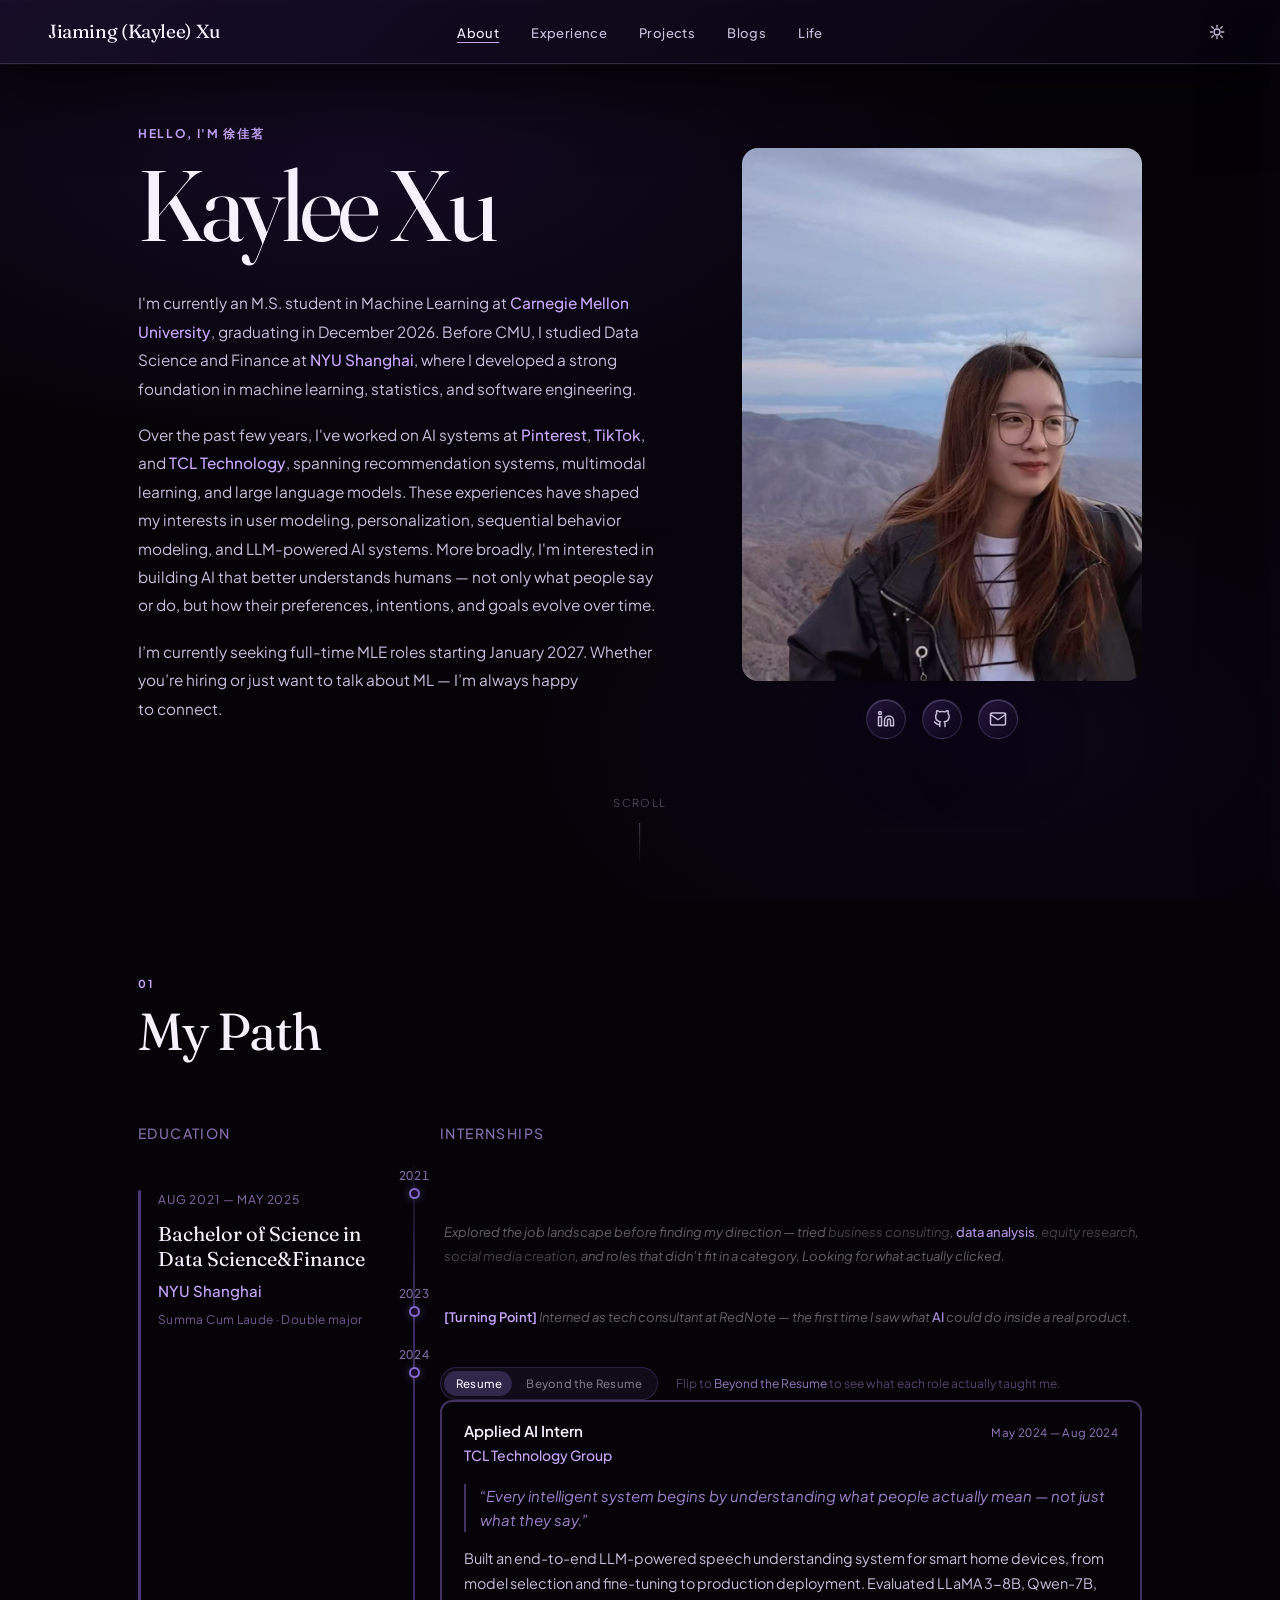
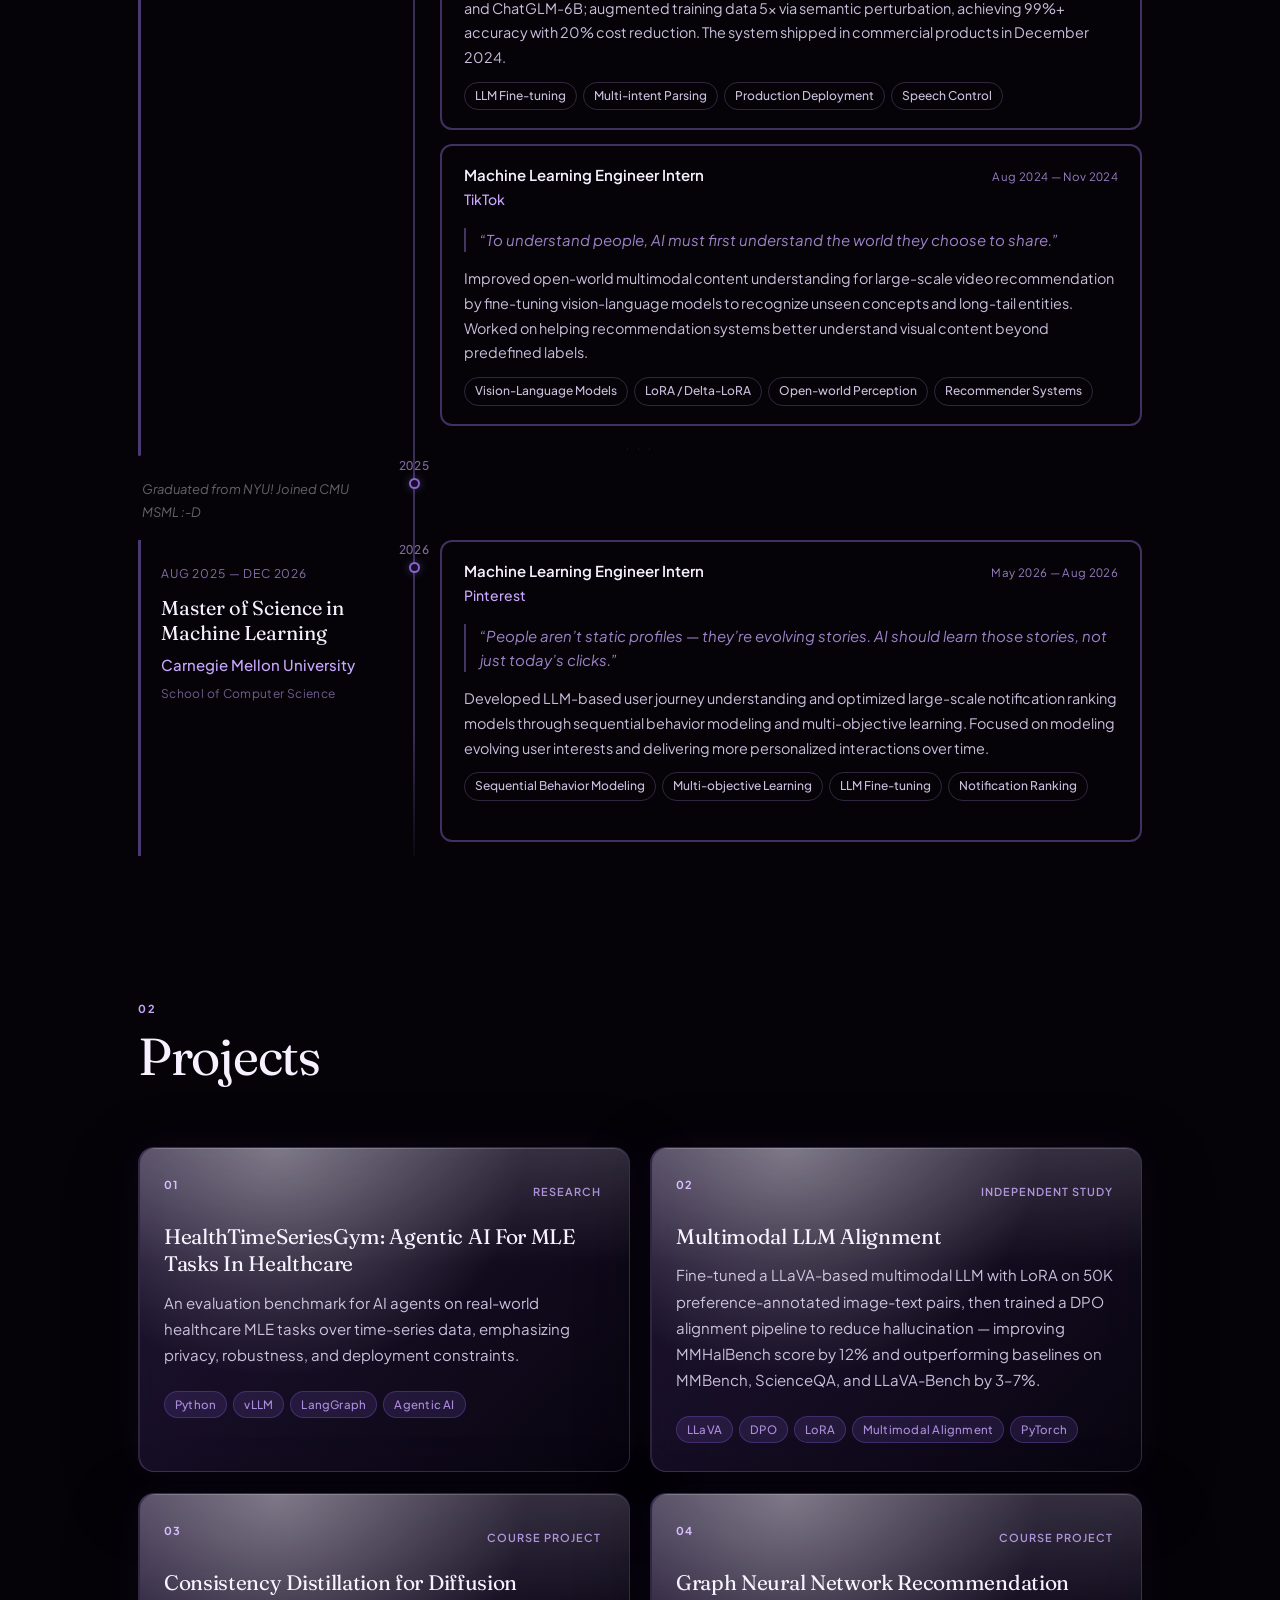
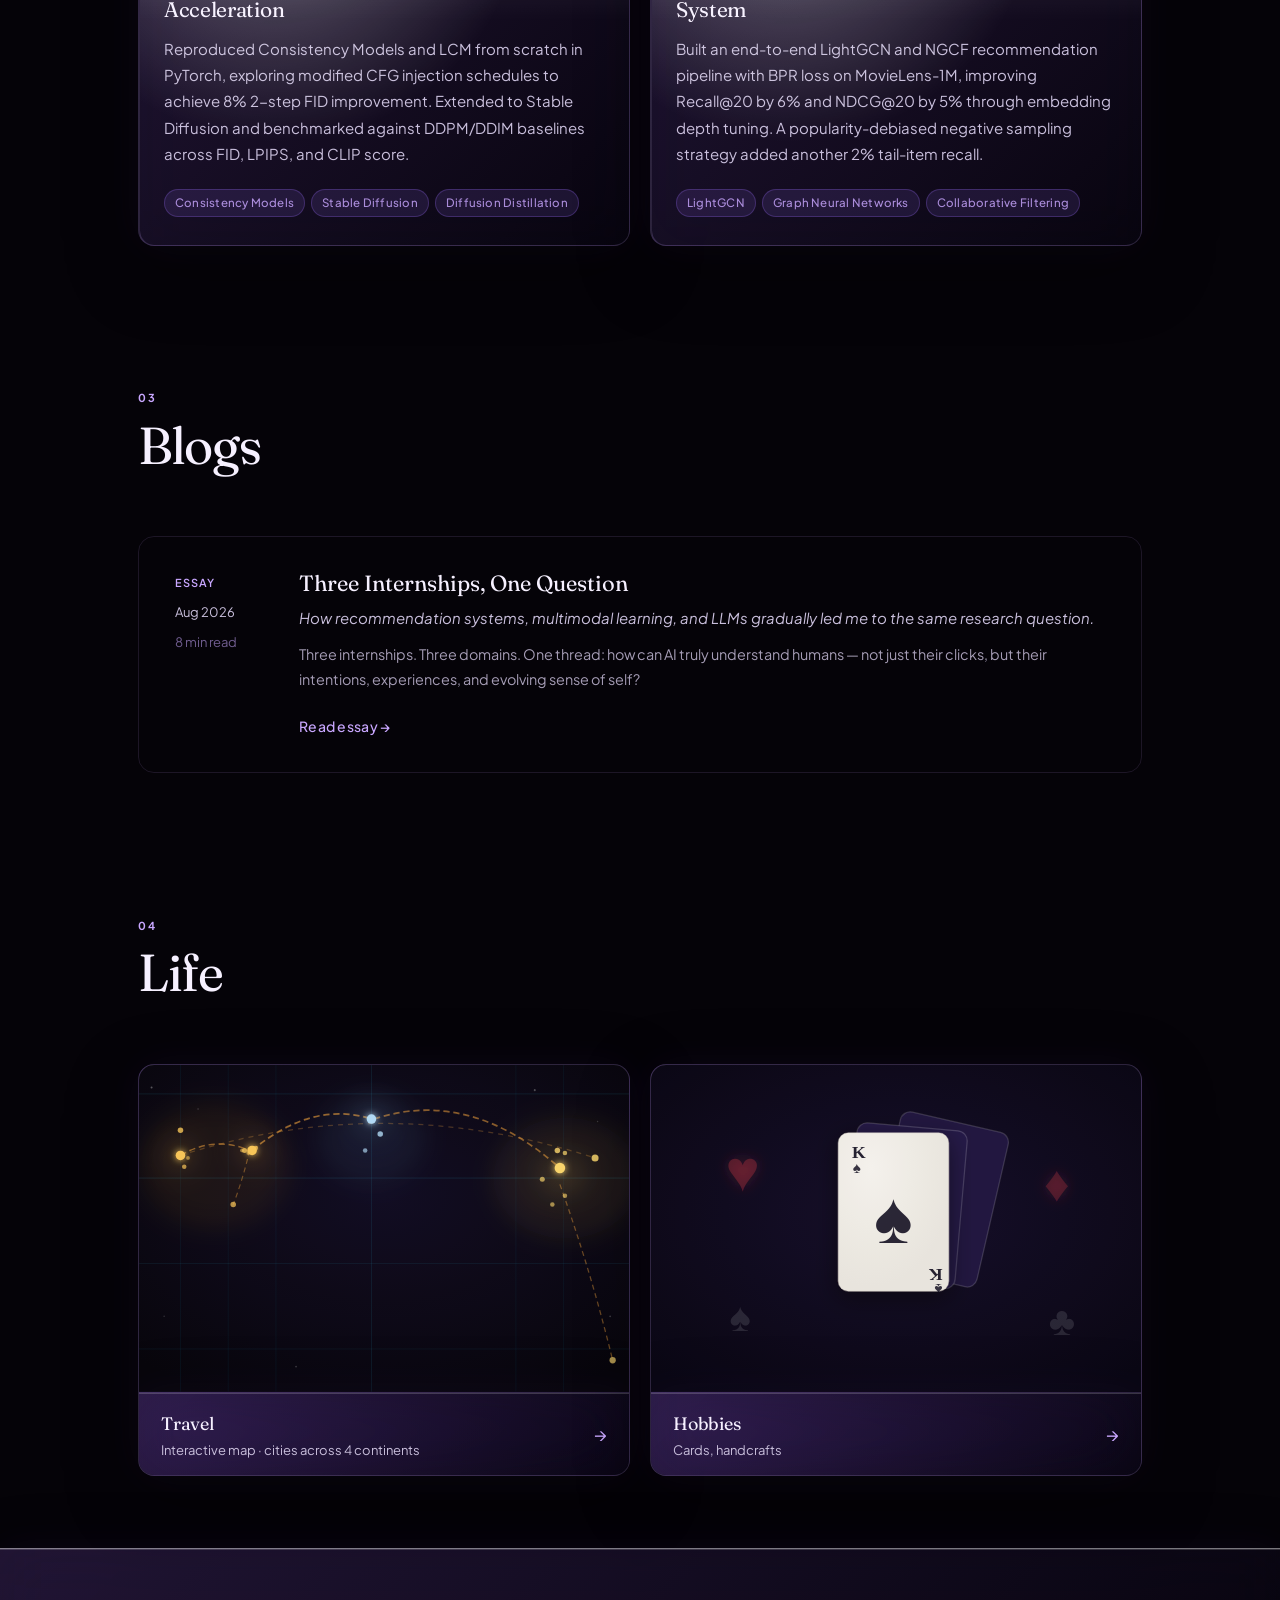
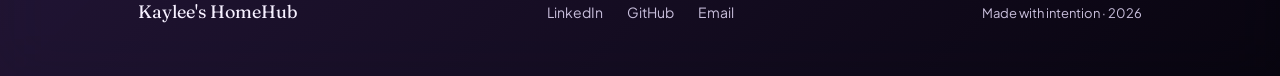
==== commit f1e566d1: "Remove unused files, scripts, and dead CSS" ====
--- a/index.html
+++ b/index.html
@@ -12,7 +12,7 @@
   <meta name="twitter:title" content="Kaylee Xu — Machine Learning Researcher" />
   <meta name="twitter:description" content="ML researcher at CMU Auton Lab working on agentic AI for healthcare." />
   <link rel="canonical" href="index.html" />
-  <link rel="icon" href="data:image/svg+xml,%3Csvg xmlns='http://www.w3.org/2000/svg' viewBox='0 0 64 64'%3E%3Crect width='64' height='64' rx='16' fill='%23FAF8F5'/%3E%3Ctext x='50%25' y='56%25' text-anchor='middle' font-size='30' font-family='serif' fill='%2349866b'%3EK%3C/text%3E%3C/svg%3E" />
+  <link rel="icon" href="data:image/svg+xml,%3Csvg xmlns='http://www.w3.org/2000/svg' viewBox='0 0 64 64'%3E%3Cdefs%3E%3ClinearGradient id='g' x1='0' y1='0' x2='1' y2='1'%3E%3Cstop offset='0%25' stop-color='%233d1878'/%3E%3Cstop offset='100%25' stop-color='%23160830'/%3E%3C/linearGradient%3E%3C/defs%3E%3Crect width='64' height='64' rx='32' fill='url(%23g)'/%3E%3Ctext x='50%25' y='50%25' text-anchor='middle' dominant-baseline='central' font-size='36' font-family='Georgia,serif' font-weight='bold' fill='%23ffffff'%3EK%3C/text%3E%3C/svg%3E" />
   <title>Kaylee Xu — Machine Learning Researcher</title>
 
   <!-- Fonts -->
@@ -167,7 +167,6 @@
           <h4 class="tl-edu-degree">Bachelor of Science in Data Science&amp;Finance</h4>
           <p class="tl-edu-school">NYU Shanghai</p>
           <span class="tl-edu-note">Summa Cum Laude &middot; Double major</span>
-          <p class="tl-edu-detail">Explored IMA alongside technical curriculum; year at NYU New York.</p>
         </div>
       </div>
 
@@ -279,7 +278,6 @@
           <h4 class="tl-edu-degree">Master of Science in Machine Learning</h4>
           <p class="tl-edu-school">Carnegie Mellon University</p>
           <span class="tl-edu-note">School of Computer Science</span>
-          <p class="tl-edu-detail">PhD-level ML, Deep Learning, PGMs, Computer Vision, Optimization.</p>
         </div>
       </div>
 
@@ -644,8 +642,6 @@
 </footer>
 
 
-<script src="assets/scripts/html2canvas.min.js"></script>
-<script src="assets/scripts/liquidGL.js"></script>
 <script src="script.js?v=purple-glass-20260607"></script>
 </body>
 </html>
--- a/style.css
+++ b/style.css
@@ -88,7 +88,6 @@
   isolation: isolate;
 }
 
-
 @keyframes mistDrift {
   0% {
     transform: translate3d(-2%, -1%, 0) scale(1);
@@ -129,9 +128,6 @@
 .panel-close,
 .leaflet-control-zoom,
 .leaflet-control-attribution,
-.gallery-item,
-.music-gallery,
-.music-item,
 .photo-item img,
 footer,
 .mu-role-card,
@@ -190,7 +186,6 @@
   transition: background 0.06s ease;
 }
 
-
 /* ==================== NAVIGATION ==================== */
 
 #nav {
@@ -280,7 +275,6 @@
 }
 
 .nav-menu-btn:hover { color: var(--text); border-color: var(--sage-mid); }
-
 
 /* ==================== MOBILE NAV DRAWER ==================== */
 
@@ -345,7 +339,6 @@
   pointer-events: auto;
 }
 
-
 /* ==================== LAYOUT HELPERS ==================== */
 
 .container {
@@ -395,7 +388,6 @@
   color: var(--text-muted);
 }
 
-
 /* ==================== HERO ==================== */
 
 .hero {
@@ -447,24 +439,6 @@
 
 .hero-statement:last-of-type {
   margin-bottom: 40px;
-}
-
-.hero-question {
-  font-family: var(--font-body);
-  font-style: italic;
-  font-size: 1.18rem;
-  font-weight: 500;
-  line-height: 1.5;
-  color: rgba(201, 167, 255, 0.92);
-  max-width: 540px;
-  margin-bottom: 22px;
-  padding-left: 14px;
-  border-left: 2px solid rgba(143, 115, 217, 0.55);
-}
-
-html[data-theme="light"] .hero-question {
-  color: rgba(62, 22, 110, 0.88);
-  border-left-color: rgba(62, 22, 110, 0.45);
 }
 
 /* Highlighted organization names within hero prose */
@@ -623,7 +597,6 @@
   0%, 100% { opacity: 0.4; transform: scaleY(1); }
   50%       { opacity: 1;   transform: scaleY(1.08); }
 }
-
 
 /* ==================== EXPERIENCE ==================== */
 
@@ -738,7 +711,6 @@
   border: 1px solid var(--border);
 }
 
-
 /* ==================== PROJECTS ==================== */
 
 .projects-grid {
@@ -850,7 +822,6 @@
   border: 1px solid rgba(116, 82, 190, 0.38);
   letter-spacing: 0.02em;
 }
-
 
 /* ==================== WORLD / MAP ==================== */
 
@@ -1012,7 +983,6 @@
 }
 
 .leaflet-control-attribution a { color: var(--sage) !important; }
-
 
 /* ==================== BLOGS ==================== */
 
@@ -1309,7 +1279,6 @@
   }
 }
 
-
 /* ==================== LIFE — main page panels ==================== */
 
 .life-panels {
@@ -1372,7 +1341,6 @@
 .life-panel-img--hobbies {
   background: linear-gradient(150deg, rgba(46,20,86,1) 0%, rgba(18,8,46,1) 100%);
 }
-.life-panel-img--gallery     { background: rgba(14, 8, 32, 0.95); }
 .life-panel-img--photography { background: rgba(20, 10, 44, 0.95); }
 
 /* Faint dot grid texture on placeholders (until real images are added) */
@@ -1506,22 +1474,6 @@
   margin-bottom: 0;
 }
 
-.music-list {
-  margin-top: 16px;
-  padding-top: 16px;
-  border-top: 1px solid var(--border);
-}
-
-.music-list li {
-  font-size: 0.875rem;
-  color: var(--text-muted);
-  padding: 6px 0;
-  border-bottom: 1px solid var(--border);
-}
-.music-list li:first-child { padding-top: 0; }
-.music-list li:last-child  { border-bottom: none; padding-bottom: 0; }
-
-
 /* ==================== SUB-PAGE SHARED ==================== */
 
 .subpage-header {
@@ -1546,145 +1498,6 @@
 }
 .subpage-back:hover { color: var(--sage); }
 
-/* ==================== GALLERY PAGE ==================== */
-
-.gallery-group {
-  margin-bottom: 72px;
-}
-.gallery-group:last-child { margin-bottom: 0; }
-
-.gallery-group-title {
-  font-family: var(--font-display);
-  font-size: 1.5rem;
-  font-weight: 400;
-  letter-spacing: -0.02em;
-  color: var(--text);
-  margin-bottom: 8px;
-}
-
-.gallery-group-desc {
-  font-size: 0.9375rem;
-  color: var(--text-muted);
-  margin-bottom: 32px;
-  max-width: 560px;
-  line-height: 1.7;
-}
-
-.gallery-grid {
-  display: grid;
-  grid-template-columns: repeat(2, 1fr);
-  gap: 16px;
-}
-
-.gallery-item {
-  border-radius: var(--radius-lg);
-  overflow: hidden;
-}
-
-.gallery-item img,
-.gallery-item video {
-  width: 100%;
-  aspect-ratio: 16 / 9;
-  object-fit: cover;
-  display: block;
-}
-
-.gallery-placeholder {
-  width: 100%;
-  aspect-ratio: 16 / 9;
-  display: flex;
-  align-items: center;
-  justify-content: center;
-  border-radius: var(--radius-lg);
-  font-size: 0.75rem;
-  letter-spacing: 0.08em;
-}
-
-.gallery-caption {
-  font-size: 0.8125rem;
-  color: var(--text-muted);
-  margin-top: 8px;
-  padding: 0 2px;
-}
-
-/* Music list in gallery */
-.music-gallery {
-  display: flex;
-  flex-direction: column;
-  gap: 0;
-  border: 1px solid var(--border);
-  border-radius: var(--radius-lg);
-  overflow: hidden;
-}
-
-.music-item {
-  display: flex;
-  align-items: center;
-  justify-content: space-between;
-  gap: 24px;
-  padding: 20px 28px;
-  border-bottom: 1px solid var(--border);
-  background: var(--white);
-}
-.music-item:last-child { border-bottom: none; }
-
-.music-item audio { flex-shrink: 0; }
-
-.music-item-title {
-  font-size: 0.9375rem;
-  font-weight: 600;
-  color: var(--text);
-  margin-bottom: 4px;
-}
-
-.music-item-desc {
-  font-size: 0.8125rem;
-  color: var(--text-muted);
-  line-height: 1.5;
-}
-
-/* ==================== PHOTOGRAPHY PAGE ==================== */
-
-.photo-grid {
-  display: grid;
-  grid-template-columns: repeat(3, 1fr);
-  gap: 12px;
-}
-
-.photo-item img {
-  width: 100%;
-  aspect-ratio: 3 / 2;
-  object-fit: cover;
-  display: block;
-  border-radius: var(--radius);
-  transition: opacity 0.2s;
-}
-.photo-item img:hover { opacity: 0.9; }
-
-.photo-placeholder {
-  width: 100%;
-  aspect-ratio: 3 / 2;
-  background: var(--border);
-  border-radius: var(--radius);
-}
-
-.photo-caption {
-  font-size: 0.75rem;
-  color: var(--text-light);
-  margin-top: 6px;
-  padding: 0 2px;
-}
-
-@media (max-width: 900px) {
-  .gallery-grid  { grid-template-columns: 1fr; }
-  .photo-grid    { grid-template-columns: repeat(2, 1fr); }
-}
-
-@media (max-width: 600px) {
-  .photo-grid { grid-template-columns: 1fr; }
-  .music-item { flex-direction: column; align-items: flex-start; }
-}
-
 /* ==================== FOOTER ==================== */
 
 footer {
@@ -1723,7 +1536,6 @@
   font-size: 0.8125rem;
   color: var(--text-light);
 }
-
 
 /* ==================== FADE-IN ANIMATIONS ==================== */
 
@@ -1782,9 +1594,6 @@
 .life-body,
 .map-panel,
 .panel-close,
-.gallery-item,
-.music-gallery,
-.music-item,
 .photo-item img,
 footer,
 .mu-role-card,
@@ -1869,7 +1678,6 @@
   border-top-color: rgba(255, 255, 255, 0.46);
 }
 
-
 /* ============================================================
    THEME TOGGLE BUTTON
    ============================================================ */
@@ -1905,7 +1713,6 @@
 /* Light mode: show moon (click → go dark) */
 html[data-theme="light"] .theme-icon--sun  { display: none; }
 html[data-theme="light"] .theme-icon--moon { display: block; }
-
 
 /* ============================================================
    LIGHT THEME
@@ -1984,10 +1791,7 @@
 html[data-theme="light"] .panel-close,
 html[data-theme="light"] .leaflet-control-zoom,
 html[data-theme="light"] .leaflet-control-attribution,
-html[data-theme="light"] .gallery-item,
-html[data-theme="light"] .music-gallery,
-html[data-theme="light"] .music-item,
-html[data-theme="light"] .photo-item img,
+html[data-theme="light"] html[data-theme="light"] html[data-theme="light"] html[data-theme="light"] .photo-item img,
 html[data-theme="light"] footer,
 html[data-theme="light"] .mu-role-card,
 html[data-theme="light"] .mu-track,
@@ -2023,10 +1827,7 @@
 html[data-theme="light"] .life-body,
 html[data-theme="light"] .map-panel,
 html[data-theme="light"] .panel-close,
-html[data-theme="light"] .gallery-item,
-html[data-theme="light"] .music-gallery,
-html[data-theme="light"] .music-item,
-html[data-theme="light"] .photo-item img,
+html[data-theme="light"] html[data-theme="light"] html[data-theme="light"] html[data-theme="light"] .photo-item img,
 html[data-theme="light"] footer,
 html[data-theme="light"] .mu-role-card,
 html[data-theme="light"] .mu-track,
@@ -2195,7 +1996,6 @@
   transition: background 0.35s ease, color 0.35s ease;
 }
 
-
 @media (prefers-reduced-motion: reduce) {
   *,
   *::before,
@@ -2212,7 +2012,6 @@
   }
 }
 
-
 /* ==================== RESPONSIVE — 1024px ==================== */
 
 @media (max-width: 1024px) {
@@ -2221,7 +2020,6 @@
     gap: 56px;
   }
 }
-
 
 /* ==================== RESPONSIVE — 900px ==================== */
 
@@ -2277,7 +2075,6 @@
 
   .section { padding: 88px 0; }
 }
-
 
 /* ==================== RESPONSIVE — 640px ==================== */
 
@@ -2318,7 +2115,6 @@
   }
 }
 
-
 /* ==================== RESPONSIVE — 400px ==================== */
 
 @media (max-width: 400px) {
@@ -2326,7 +2122,6 @@
   .container { padding: 0 16px; }
   .hero-content { padding: 32px 16px 48px; }
 }
-
 
 /* ============================================================
    EXPERIENCE V2 — DEMO (toggle + pull-quote)
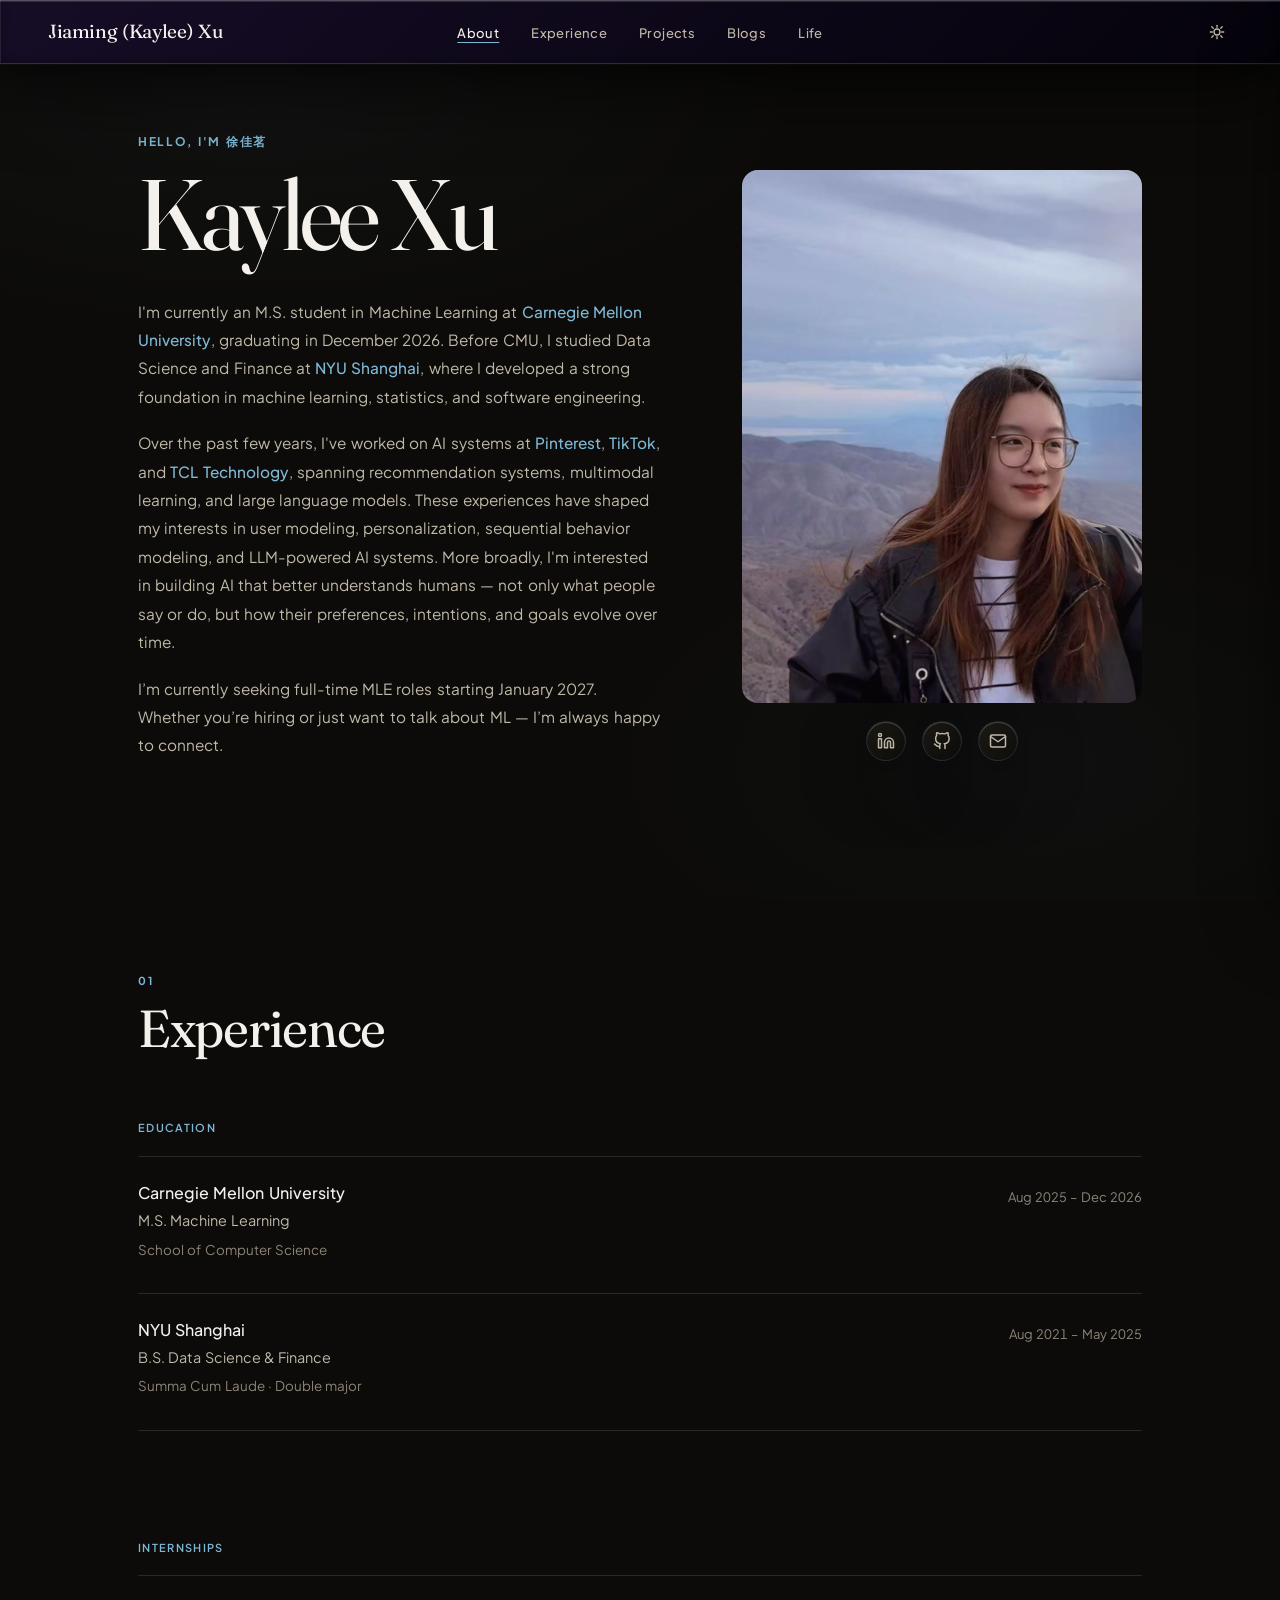
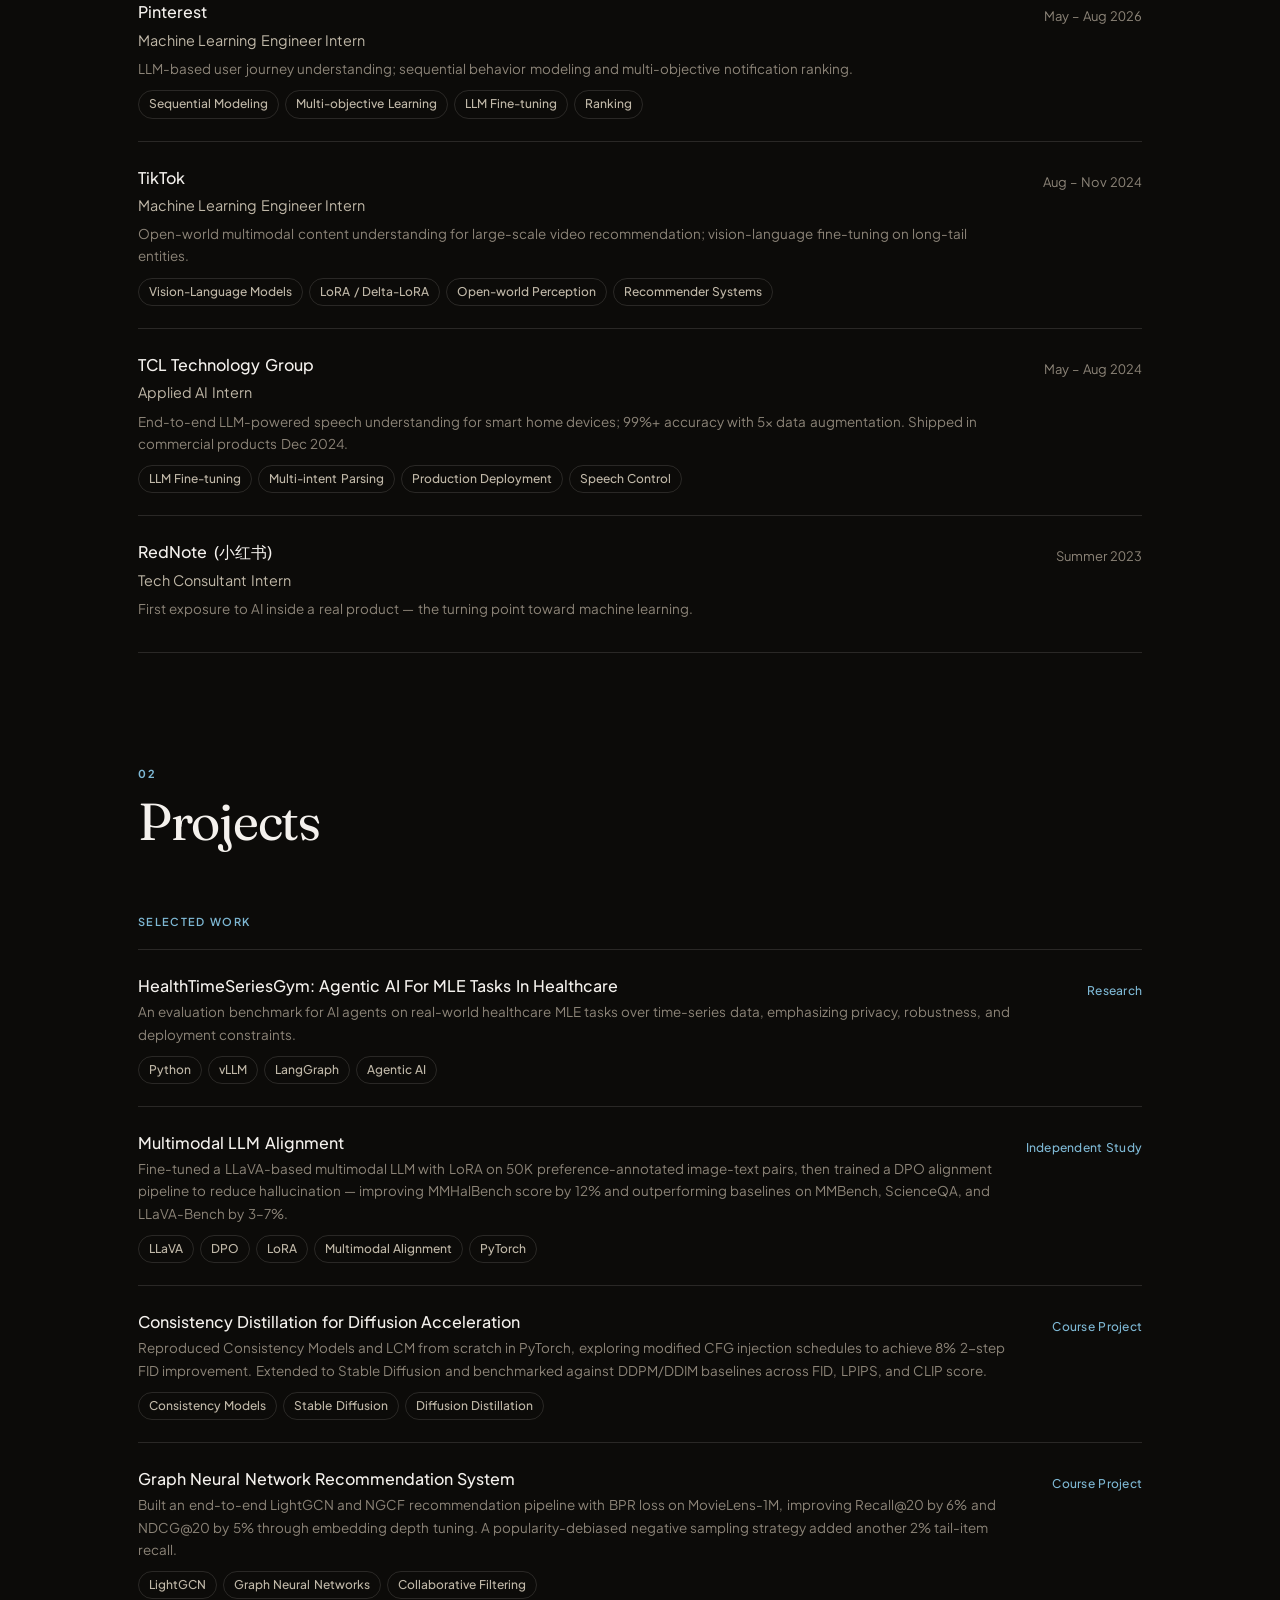
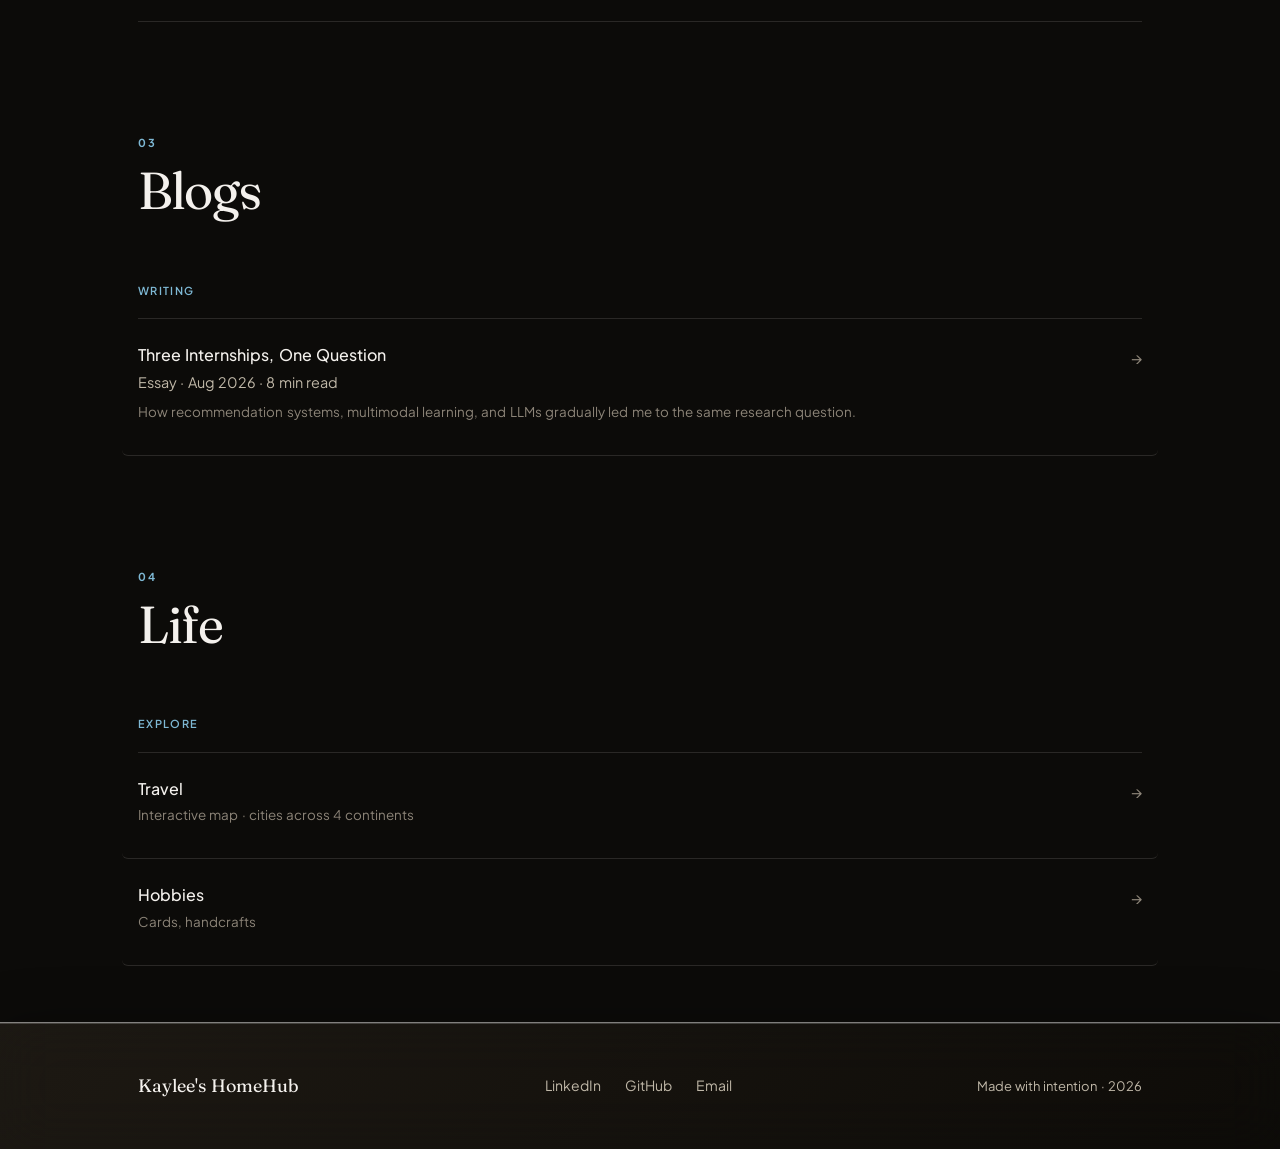
==== commit 9ae0474f: "Redesign: warm palette, sage→blue accent, clean list layout - Replace purple accent with steel blue " ====
--- a/index.html
+++ b/index.html
@@ -123,194 +123,108 @@
     </div>
   </div>
 
-  <div class="hero-scroll-hint" aria-hidden="true">
-    <span>scroll</span>
-    <div class="scroll-line"></div>
-  </div>
 </section>
 
 
 <!-- ============================================================
-     MY PATH — Timeline
-     Toggle: Resume ↔ Reflections  ·  Pull-quote always visible
-     ============================================================ -->
-<section id="experience" class="section" data-expmode="resume">
+     EXPERIENCE
+     ============================================================ -->
+<section id="experience" class="section">
   <div class="container">
 
     <div class="section-label fade-in">
       <span class="section-num">01</span>
-      <h2 class="section-title">My Path</h2>
-    </div>
-
-    <!-- Timeline grid: edu left · spine center · jobs right -->
-    <div class="exp-timeline fade-in">
-
-      <!-- ── Row 1: Column headers ────────────────────────────── -->
-      <div class="tl-col-head" style="grid-column:1; grid-row:1">
-        <span class="tl-col-label">Education</span>
-      </div>
-      <div aria-hidden="true" style="grid-column:2; grid-row:1"></div>
-      <div class="tl-col-head" style="grid-column:3; grid-row:1">
-        <span class="tl-col-label">Internships</span>
-      </div>
-
-      <!-- Spine: rows 2–10 -->
-      <div class="tl-spine-line" aria-hidden="true"
-           style="grid-column:2; grid-row:2/span 9"></div>
-
-      <!-- ── ERA 1: NYU Shanghai (2021–2025) ──────────────────── -->
-
-      <!-- Edu card: rows 2–8 — spans through era gap, card is sticky during NYU era -->
-      <div class="tl-edu-cell tl-edu-cell--sticky" style="grid-column:1; grid-row:2/span 7; padding-bottom:0">
-        <div class="tl-edu-card">
-          <span class="tl-edu-period">Aug 2021 &mdash; May 2025</span>
-          <h4 class="tl-edu-degree">Bachelor of Science in Data Science&amp;Finance</h4>
-          <p class="tl-edu-school">NYU Shanghai</p>
-          <span class="tl-edu-note">Summa Cum Laude &middot; Double major</span>
+      <h2 class="section-title">Experience</h2>
+    </div>
+
+    <div class="exp-list fade-in">
+
+      <!-- EDUCATION -->
+      <div class="exp-group">
+        <div class="exp-group-label">Education</div>
+        <div class="exp-entries">
+
+          <div class="exp-entry">
+            <div class="exp-entry-left">
+              <div class="exp-entry-org">Carnegie Mellon University</div>
+              <div class="exp-entry-role">M.S. Machine Learning</div>
+              <div class="exp-entry-meta">School of Computer Science</div>
+            </div>
+            <div class="exp-entry-right">
+              <span class="exp-entry-date">Aug 2025 &ndash; Dec 2026</span>
+            </div>
+          </div>
+
+          <div class="exp-entry">
+            <div class="exp-entry-left">
+              <div class="exp-entry-org">NYU Shanghai</div>
+              <div class="exp-entry-role">B.S. Data Science &amp; Finance</div>
+              <div class="exp-entry-meta">Summa Cum Laude &middot; Double major</div>
+            </div>
+            <div class="exp-entry-right">
+              <span class="exp-entry-date">Aug 2021 &ndash; May 2025</span>
+            </div>
+          </div>
+
         </div>
       </div>
 
-      <!-- Row 2 · 2021 dot only -->
-      <div class="tl-dot-cell" style="grid-column:2; grid-row:2">
-        <span class="tl-year">2021</span>
-        <div class="tl-dot"></div>
-      </div>
-
-      <!-- Row 3 · 2021 exploration text (between 2021 and 2023) -->
-      <div class="tl-plain-cell" style="grid-column:3; grid-row:3">
-        <p class="tl-plain-text">Explored the job landscape before finding my direction &mdash; tried <span class="tl-plain-dim">business consulting</span>, <span class="tl-hl">data analysis</span>, <span class="tl-plain-dim">equity research</span>, <span class="tl-plain-dim">social media creation</span>, and roles that didn&rsquo;t fit in a category. Looking for what actually clicked.</p>
-      </div>
-
-      <!-- Row 4 · 2023 dot + turning point text (same row) -->
-      <div class="tl-dot-cell" style="grid-column:2; grid-row:4">
-        <span class="tl-year">2023</span>
-        <div class="tl-dot"></div>
-      </div>
-      <div class="tl-plain-cell" style="grid-column:3; grid-row:4">
-        <p class="tl-plain-text"><span class="tl-turning-point">[Turning Point]</span> Interned as tech consultant at RedNote &mdash; the first time I saw what <span class="tl-hl">AI</span> could do inside a real product.</p>
-      </div>
-
-      <!-- Row 5 · 2024 dot + toggle right above cards (col 3, anchored to bottom) -->
-      <div class="tl-dot-cell" style="grid-column:2; grid-row:5">
-        <span class="tl-year">2024</span>
-        <div class="tl-dot"></div>
-      </div>
-      <div style="grid-column:3; grid-row:5; display:flex; align-items:flex-start; padding-top:22px">
-        <div class="tl-toggle-row">
-          <div class="exp-v2-toggle" id="expV2Toggle">
-            <div class="exp-v2-toggle-track" id="expV2Track"></div>
-            <button class="exp-v2-btn active" data-mode="resume">Resume</button>
-            <button class="exp-v2-btn" data-mode="story">Beyond the Resume</button>
-          </div>
-          <p class="tl-toggle-invite">Flip to <em>Beyond the Resume</em> to see what each role actually taught me.</p>
+      <!-- INTERNSHIPS -->
+      <div class="exp-group">
+        <div class="exp-group-label">Internships</div>
+        <div class="exp-entries">
+
+          <div class="exp-entry">
+            <div class="exp-entry-left">
+              <div class="exp-entry-org">Pinterest</div>
+              <div class="exp-entry-role">Machine Learning Engineer Intern</div>
+              <div class="exp-entry-meta">LLM-based user journey understanding; sequential behavior modeling and multi-objective notification ranking.</div>
+              <div class="exp-tags"><span>Sequential Modeling</span><span>Multi-objective Learning</span><span>LLM Fine-tuning</span><span>Ranking</span></div>
+            </div>
+            <div class="exp-entry-right">
+              <span class="exp-entry-date">May &ndash; Aug 2026</span>
+            </div>
+          </div>
+
+          <div class="exp-entry">
+            <div class="exp-entry-left">
+              <div class="exp-entry-org">TikTok</div>
+              <div class="exp-entry-role">Machine Learning Engineer Intern</div>
+              <div class="exp-entry-meta">Open-world multimodal content understanding for large-scale video recommendation; vision-language fine-tuning on long-tail entities.</div>
+              <div class="exp-tags"><span>Vision-Language Models</span><span>LoRA / Delta-LoRA</span><span>Open-world Perception</span><span>Recommender Systems</span></div>
+            </div>
+            <div class="exp-entry-right">
+              <span class="exp-entry-date">Aug &ndash; Nov 2024</span>
+            </div>
+          </div>
+
+          <div class="exp-entry">
+            <div class="exp-entry-left">
+              <div class="exp-entry-org">TCL Technology Group</div>
+              <div class="exp-entry-role">Applied AI Intern</div>
+              <div class="exp-entry-meta">End-to-end LLM-powered speech understanding for smart home devices; 99%+ accuracy with 5&times; data augmentation. Shipped in commercial products Dec&nbsp;2024.</div>
+              <div class="exp-tags"><span>LLM Fine-tuning</span><span>Multi-intent Parsing</span><span>Production Deployment</span><span>Speech Control</span></div>
+            </div>
+            <div class="exp-entry-right">
+              <span class="exp-entry-date">May &ndash; Aug 2024</span>
+            </div>
+          </div>
+
+          <div class="exp-entry">
+            <div class="exp-entry-left">
+              <div class="exp-entry-org">RedNote &thinsp;(小红书)</div>
+              <div class="exp-entry-role">Tech Consultant Intern</div>
+              <div class="exp-entry-meta">First exposure to AI inside a real product — the turning point toward machine learning.</div>
+            </div>
+            <div class="exp-entry-right">
+              <span class="exp-entry-date">Summer 2023</span>
+            </div>
+          </div>
+
         </div>
       </div>
 
-      <!-- Row 6 · TCL — no dot -->
-      <div class="tl-job-cell" style="grid-column:3; grid-row:6">
-        <div class="exp-v2-card">
-          <div class="exp-body">
-            <div class="tl-card-header">
-              <div class="tl-card-title">
-                <h4 class="exp-role">Applied AI Intern</h4>
-                <p class="exp-org">TCL Technology Group</p>
-              </div>
-              <span class="tl-card-date">May 2024 &mdash; Aug 2024</span>
-            </div>
-            <p class="exp-v2-quote">&ldquo;Every intelligent system begins by understanding what people actually mean &mdash; not just what they say.&rdquo;</p>
-            <div class="exp-v2-pane-wrap">
-              <div class="exp-v2-pane exp-v2-resume">
-                <p class="exp-desc">Built an end-to-end LLM-powered speech understanding system for smart home devices, from model selection and fine-tuning to production deployment. Evaluated LLaMA&nbsp;3-8B, Qwen-7B, and ChatGLM-6B; augmented training data 5&times; via semantic perturbation, achieving 99%+ accuracy with 20% cost reduction. The system shipped in commercial products in December 2024.</p>
-                <div class="exp-tags"><span>LLM Fine-tuning</span><span>Multi-intent Parsing</span><span>Production Deployment</span><span>Speech Control</span></div>
-              </div>
-              <div class="exp-v2-pane exp-v2-story">
-                <p class="exp-desc">This was the first time I realized AI wasn&rsquo;t just predicting labels &mdash; it was interpreting people. A user&rsquo;s sentence was rarely a single intent; it reflected goals, constraints, and context hidden beneath natural language. Building a production system taught me that understanding humans isn&rsquo;t only about better models. It&rsquo;s about designing systems that can reliably convert messy human intentions into decisions machines can execute.</p>
-              </div>
-            </div>
-          </div>
-        </div>
-      </div>
-
-      <!-- Row 7 · TikTok — no dot -->
-      <div class="tl-job-cell" style="grid-column:3; grid-row:7">
-        <div class="exp-v2-card">
-          <div class="exp-body">
-            <div class="tl-card-header">
-              <div class="tl-card-title">
-                <h4 class="exp-role">Machine Learning Engineer Intern</h4>
-                <p class="exp-org">TikTok</p>
-              </div>
-              <span class="tl-card-date">Aug 2024 &mdash; Nov 2024</span>
-            </div>
-            <p class="exp-v2-quote">&ldquo;To understand people, AI must first understand the world they choose to share.&rdquo;</p>
-            <div class="exp-v2-pane-wrap">
-              <div class="exp-v2-pane exp-v2-resume">
-                <p class="exp-desc">Improved open-world multimodal content understanding for large-scale video recommendation by fine-tuning vision-language models to recognize unseen concepts and long-tail entities. Worked on helping recommendation systems better understand visual content beyond predefined labels.</p>
-                <div class="exp-tags"><span>Vision-Language Models</span><span>LoRA / Delta-LoRA</span><span>Open-world Perception</span><span>Recommender Systems</span></div>
-              </div>
-              <div class="exp-v2-pane exp-v2-story">
-                <p class="exp-desc">At TikTok, I encountered another side of human understanding. People don&rsquo;t always communicate through language &mdash; they communicate through images, videos, aesthetics, and subtle context. Open-world perception forced me to think beyond classification. Instead of asking &ldquo;What object is this?&rdquo;, I started asking &ldquo;What experience is this content trying to convey to someone?&rdquo;</p>
-              </div>
-            </div>
-          </div>
-        </div>
-      </div>
-
-      <!-- Row 8 · era gap — NYU edu card spans through here -->
-      <div class="tl-era-gap" aria-hidden="true"
-           style="grid-column:1/-1; grid-row:8"></div>
-
-      <!-- ── ERA 2: CMU (2025–2026) ───────────────────────────── -->
-
-      <!-- Row 9 · 2025 pivot dot + transition text -->
-      <div class="tl-dot-cell" style="grid-column:2; grid-row:9">
-        <span class="tl-year">2025</span>
-        <div class="tl-dot"></div>
-      </div>
-      <div class="tl-plain-cell" style="grid-column:1; grid-row:9; padding-right:20px">
-        <p class="tl-plain-text">Graduated from NYU! Joined CMU MSML :-D</p>
-      </div>
-
-      <!-- CMU edu card: row 10 only, starts below the 2025 pivot dot -->
-      <div class="tl-edu-cell" style="grid-column:1; grid-row:10/span 1; align-items:stretch; padding-bottom:0">
-        <div class="tl-edu-card">
-          <span class="tl-edu-period">Aug 2025 &mdash; Dec 2026</span>
-          <h4 class="tl-edu-degree">Master of Science in Machine Learning</h4>
-          <p class="tl-edu-school">Carnegie Mellon University</p>
-          <span class="tl-edu-note">School of Computer Science</span>
-        </div>
-      </div>
-
-      <!-- Row 10 · 2026 dot + Pinterest -->
-      <div class="tl-dot-cell" style="grid-column:2; grid-row:10">
-        <span class="tl-year">2026</span>
-        <div class="tl-dot"></div>
-      </div>
-      <div class="tl-job-cell" style="grid-column:3; grid-row:10">
-        <div class="exp-v2-card">
-          <div class="exp-body">
-            <div class="tl-card-header">
-              <div class="tl-card-title">
-                <h4 class="exp-role">Machine Learning Engineer Intern</h4>
-                <p class="exp-org">Pinterest</p>
-              </div>
-              <span class="tl-card-date">May 2026 &mdash; Aug 2026</span>
-            </div>
-            <p class="exp-v2-quote">&ldquo;People aren&rsquo;t static profiles &mdash; they&rsquo;re evolving stories. AI should learn those stories, not just today&rsquo;s clicks.&rdquo;</p>
-            <div class="exp-v2-pane-wrap">
-              <div class="exp-v2-pane exp-v2-resume">
-                <p class="exp-desc">Developed LLM-based user journey understanding and optimized large-scale notification ranking models through sequential behavior modeling and multi-objective learning. Focused on modeling evolving user interests and delivering more personalized interactions over time.</p>
-                <div class="exp-tags"><span>Sequential Behavior Modeling</span><span>Multi-objective Learning</span><span>LLM Fine-tuning</span><span>Notification Ranking</span></div>
-              </div>
-              <div class="exp-v2-pane exp-v2-story">
-                <p class="exp-desc">Pinterest fundamentally changed how I think about personalization. A single click says very little about a person; hundreds of actions over weeks begin to reveal evolving interests, changing intentions, and future needs. I became increasingly fascinated not by predicting the next action, but by modeling how people change over time. Recommendation stopped feeling like ranking &mdash; it became a problem of understanding human behavior.</p>
-              </div>
-            </div>
-          </div>
-        </div>
-      </div>
-
-    </div><!-- /exp-timeline -->
+    </div>
 
   </div>
 </section>
@@ -318,82 +232,67 @@
 
 <!-- ============================================================
      PROJECTS
-     Add demo links by uncommenting the anchor tags.
-     ============================================================ -->
-<section id="projects" class="section section-tinted">
+     ============================================================ -->
+<section id="projects" class="section">
   <div class="container">
     <div class="section-label fade-in">
       <span class="section-num">02</span>
       <h2 class="section-title">Projects</h2>
     </div>
 
-    <div class="projects-grid">
-
-      <div class="project-card project-card-muted fade-in">
-        <div class="project-header">
-          <span class="project-num">01</span>
-          <div class="project-links">
-            <span class="project-status">Research</span>
-          </div>
+    <div class="exp-list fade-in">
+      <div class="exp-group">
+        <div class="exp-group-label">Selected Work</div>
+        <div class="exp-entries">
+
+          <div class="exp-entry">
+            <div class="exp-entry-left">
+              <div class="exp-entry-org">HealthTimeSeriesGym: Agentic AI For MLE Tasks In Healthcare</div>
+              <div class="exp-entry-meta">An evaluation benchmark for AI agents on real-world healthcare MLE tasks over time-series data, emphasizing privacy, robustness, and deployment constraints.</div>
+              <div class="exp-tags"><span>Python</span><span>vLLM</span><span>LangGraph</span><span>Agentic AI</span></div>
+            </div>
+            <div class="exp-entry-right">
+              <span class="exp-entry-date exp-entry-badge">Research</span>
+            </div>
+          </div>
+
+          <div class="exp-entry">
+            <div class="exp-entry-left">
+              <div class="exp-entry-org">Multimodal LLM Alignment</div>
+              <div class="exp-entry-meta">Fine-tuned a LLaVA-based multimodal LLM with LoRA on 50K preference-annotated image-text pairs, then trained a DPO alignment pipeline to reduce hallucination &mdash; improving MMHalBench score by 12% and outperforming baselines on MMBench, ScienceQA, and LLaVA-Bench by 3&ndash;7%.</div>
+              <div class="exp-tags"><span>LLaVA</span><span>DPO</span><span>LoRA</span><span>Multimodal Alignment</span><span>PyTorch</span></div>
+            </div>
+            <div class="exp-entry-right">
+              <span class="exp-entry-date exp-entry-badge">Independent Study</span>
+            </div>
+          </div>
+
+          <div class="exp-entry">
+            <div class="exp-entry-left">
+              <div class="exp-entry-org">Consistency Distillation for Diffusion Acceleration</div>
+              <div class="exp-entry-meta">Reproduced Consistency Models and LCM from scratch in PyTorch, exploring modified CFG injection schedules to achieve 8% 2-step FID improvement. Extended to Stable Diffusion and benchmarked against DDPM/DDIM baselines across FID, LPIPS, and CLIP score.</div>
+              <div class="exp-tags"><span>Consistency Models</span><span>Stable Diffusion</span><span>Diffusion Distillation</span></div>
+            </div>
+            <div class="exp-entry-right">
+              <span class="exp-entry-date exp-entry-badge">Course Project</span>
+            </div>
+          </div>
+
+          <div class="exp-entry">
+            <div class="exp-entry-left">
+              <div class="exp-entry-org">Graph Neural Network Recommendation System</div>
+              <div class="exp-entry-meta">Built an end-to-end LightGCN and NGCF recommendation pipeline with BPR loss on MovieLens-1M, improving Recall@20 by 6% and NDCG@20 by 5% through embedding depth tuning. A popularity-debiased negative sampling strategy added another 2% tail-item recall.</div>
+              <div class="exp-tags"><span>LightGCN</span><span>Graph Neural Networks</span><span>Collaborative Filtering</span></div>
+            </div>
+            <div class="exp-entry-right">
+              <span class="exp-entry-date exp-entry-badge">Course Project</span>
+            </div>
+          </div>
+
         </div>
-        <h3 class="project-title">HealthTimeSeriesGym: Agentic AI For MLE Tasks In Healthcare</h3>
-        <p class="project-desc">
-          An evaluation benchmark for AI agents on real-world healthcare MLE tasks over time-series data, emphasizing privacy, robustness, and deployment constraints.
-        </p>
-        <div class="project-stack">
-          <span>Python</span><span>vLLM</span><span>LangGraph</span><span>Agentic AI</span>
-        </div>
-      </div>
-
-      <div class="project-card project-card-muted fade-in">
-        <div class="project-header">
-          <span class="project-num">02</span>
-          <div class="project-links">
-            <span class="project-status">Independent Study</span>
-          </div>
-        </div>
-        <h3 class="project-title">Multimodal LLM Alignment</h3>
-        <p class="project-desc">
-          Fine-tuned a LLaVA-based multimodal LLM with LoRA on 50K preference-annotated image-text pairs, then trained a DPO alignment pipeline to reduce hallucination — improving MMHalBench score by 12% and outperforming baselines on MMBench, ScienceQA, and LLaVA-Bench by 3–7%.
-        </p>
-        <div class="project-stack">
-          <span>LLaVA</span><span>DPO</span><span>LoRA</span><span>Multimodal Alignment</span><span>PyTorch</span>
-        </div>
-      </div>
-
-      <div class="project-card project-card-muted fade-in">
-        <div class="project-header">
-          <span class="project-num">03</span>
-          <div class="project-links">
-            <span class="project-status">Course project</span>
-          </div>
-        </div>
-        <h3 class="project-title">Consistency Distillation for Diffusion Acceleration</h3>
-        <p class="project-desc">
-          Reproduced Consistency Models and LCM from scratch in PyTorch, exploring modified CFG injection schedules to achieve 8% 2-step FID improvement. Extended to Stable Diffusion and benchmarked against DDPM/DDIM baselines across FID, LPIPS, and CLIP score.
-        </p>
-        <div class="project-stack">
-          <span>Consistency Models</span><span>Stable Diffusion</span><span>Diffusion Distillation</span>
-        </div>
-      </div>
-
-      <div class="project-card project-card-muted fade-in">
-        <div class="project-header">
-          <span class="project-num">04</span>
-          <div class="project-links">
-            <span class="project-status">Course project</span>
-          </div>
-        </div>
-        <h3 class="project-title">Graph Neural Network Recommendation System</h3>
-        <p class="project-desc">
-          Built an end-to-end LightGCN and NGCF recommendation pipeline with BPR loss on MovieLens-1M, improving Recall@20 by 6% and NDCG@20 by 5% through embedding depth tuning. A popularity-debiased negative sampling strategy added another 2% tail-item recall.
-        </p>
-        <div class="project-stack">
-          <span>LightGCN</span><span>Graph Neural Networks</span><span>Collaborative Filtering</span>
-        </div>
-      </div>
-
-    </div>
+      </div>
+    </div>
+
   </div>
 </section>
 
@@ -410,23 +309,26 @@
       <h2 class="section-title">Blogs</h2>
     </div>
 
-    <div class="blog-list">
-
-      <a href="blog-1.html" class="blog-card fade-in">
-        <div class="blog-card-meta">
-          <span class="blog-tag">Essay</span>
-          <span class="blog-date">Aug 2026</span>
-          <span class="blog-read">8 min read</span>
+    <div class="exp-list fade-in">
+      <div class="exp-group">
+        <div class="exp-group-label">Writing</div>
+        <div class="exp-entries">
+
+          <a href="blog-1.html" class="exp-entry exp-entry-link">
+            <div class="exp-entry-left">
+              <div class="exp-entry-org">Three Internships, One Question</div>
+              <div class="exp-entry-role">Essay &middot; Aug 2026 &middot; 8 min read</div>
+              <div class="exp-entry-meta">How recommendation systems, multimodal learning, and LLMs gradually led me to the same research question.</div>
+            </div>
+            <div class="exp-entry-right">
+              <span class="exp-entry-arrow">&#8594;</span>
+            </div>
+          </a>
+
         </div>
-        <div class="blog-card-body">
-          <h3 class="blog-title">Three Internships, One Question</h3>
-          <p class="blog-subtitle">How recommendation systems, multimodal learning, and LLMs gradually led me to the same research question.</p>
-          <p class="blog-summary">Three internships. Three domains. One thread: how can AI truly understand humans — not just their clicks, but their intentions, experiences, and evolving sense of self?</p>
-          <span class="blog-cta">Read essay →</span>
-        </div>
-      </a>
-
-    </div>
+      </div>
+    </div>
+
   </div>
 </section>
 
@@ -436,191 +338,42 @@
 <!-- ============================================================
      LIFE
      ============================================================ -->
-<section id="life" class="section section-tinted">
+<section id="life" class="section">
   <div class="container">
     <div class="section-label fade-in">
       <span class="section-num">04</span>
       <h2 class="section-title">Life</h2>
     </div>
 
-    <div class="life-panels">
-
-      <a href="world-map.html" class="life-panel fade-in">
-        <div class="life-panel-img life-panel-img--travel">
-          <svg viewBox="0 0 400 260" xmlns="http://www.w3.org/2000/svg" aria-hidden="true"
-               preserveAspectRatio="xMidYMid slice"
-               style="position:absolute;inset:0;width:100%;height:100%;pointer-events:none;z-index:1;">
-            <defs>
-              <radialGradient id="t-bg" cx="50%" cy="40%" r="70%">
-                <stop offset="0%" stop-color="#0e0820"/>
-                <stop offset="100%" stop-color="#030108"/>
-              </radialGradient>
-              <filter id="t-city-glow" x="-150%" y="-150%" width="400%" height="400%">
-                <feGaussianBlur stdDeviation="3" result="blur"/>
-                <feMerge><feMergeNode in="blur"/><feMergeNode in="SourceGraphic"/></feMerge>
-              </filter>
-              <filter id="t-soft" x="-200%" y="-200%" width="500%" height="500%">
-                <feGaussianBlur stdDeviation="10"/>
-              </filter>
-            </defs>
-            <!-- Opaque dark background — looks good on any page theme -->
-            <rect width="400" height="260" fill="url(#t-bg)"/>
-            <!-- Star specks -->
-            <circle cx="15" cy="18" r="0.8" fill="rgba(255,255,255,0.32)"/>
-            <circle cx="52" cy="35" r="0.6" fill="rgba(255,255,255,0.22)"/>
-            <circle cx="320" cy="20" r="0.8" fill="rgba(255,255,255,0.28)"/>
-            <circle cx="370" cy="45" r="0.6" fill="rgba(255,255,255,0.18)"/>
-            <circle cx="130" cy="240" r="0.7" fill="rgba(255,255,255,0.22)"/>
-            <circle cx="25" cy="200" r="0.6" fill="rgba(255,255,255,0.18)"/>
-            <circle cx="380" cy="200" r="0.7" fill="rgba(255,255,255,0.22)"/>
-            <!-- Lat/lon grid (cyan) -->
-            <line x1="0" y1="23" x2="400" y2="23" stroke="rgba(40,180,220,0.13)" stroke-width="0.7"/>
-            <line x1="0" y1="90" x2="400" y2="90" stroke="rgba(40,180,220,0.16)" stroke-width="0.7"/>
-            <line x1="0" y1="158" x2="400" y2="158" stroke="rgba(40,180,220,0.11)" stroke-width="0.6"/>
-            <line x1="0" y1="226" x2="400" y2="226" stroke="rgba(40,180,220,0.09)" stroke-width="0.6"/>
-            <line x1="38" y1="0" x2="38" y2="260" stroke="rgba(40,180,220,0.09)" stroke-width="0.6"/>
-            <line x1="76" y1="0" x2="76" y2="260" stroke="rgba(40,180,220,0.09)" stroke-width="0.6"/>
-            <line x1="114" y1="0" x2="114" y2="260" stroke="rgba(40,180,220,0.09)" stroke-width="0.6"/>
-            <line x1="190" y1="0" x2="190" y2="260" stroke="rgba(40,180,220,0.14)" stroke-width="0.7"/>
-            <line x1="305" y1="0" x2="305" y2="260" stroke="rgba(40,180,220,0.09)" stroke-width="0.6"/>
-            <line x1="343" y1="0" x2="343" y2="260" stroke="rgba(40,180,220,0.09)" stroke-width="0.6"/>
-            <!-- Regional glows -->
-            <ellipse cx="65" cy="80" rx="60" ry="50" fill="rgba(255,165,50,0.07)" filter="url(#t-soft)"/>
-            <ellipse cx="190" cy="58" rx="42" ry="35" fill="rgba(120,190,255,0.07)" filter="url(#t-soft)"/>
-            <ellipse cx="345" cy="90" rx="58" ry="48" fill="rgba(255,200,80,0.08)" filter="url(#t-soft)"/>
-            <!-- Flight paths (orange dashed arcs) -->
-            <path d="M 38,72 Q 65,56 93,68" fill="none" stroke="rgba(255,165,50,0.52)" stroke-width="1.2" stroke-dasharray="5,3"/>
-            <path d="M 95,68 Q 143,28 190,43" fill="none" stroke="rgba(255,165,50,0.58)" stroke-width="1.4" stroke-dasharray="5,3"/>
-            <path d="M 192,43 Q 268,18 340,82" fill="none" stroke="rgba(255,165,50,0.52)" stroke-width="1.4" stroke-dasharray="5,3"/>
-            <path d="M 38,72 Q 200,20 368,74" fill="none" stroke="rgba(255,165,50,0.26)" stroke-width="1" stroke-dasharray="4,4"/>
-            <path d="M 340,95 Q 365,165 382,235" fill="none" stroke="rgba(255,165,50,0.40)" stroke-width="1" stroke-dasharray="4,3"/>
-            <path d="M 93,68 Q 88,90 80,111" fill="none" stroke="rgba(255,165,50,0.40)" stroke-width="0.9" stroke-dasharray="4,3"/>
-            <!-- US West Coast -->
-            <ellipse cx="38" cy="72" rx="14" ry="14" fill="rgba(255,195,80,0.12)" filter="url(#t-soft)"/>
-            <g filter="url(#t-city-glow)"><circle cx="38" cy="72" r="3.8" fill="rgba(255,200,80,1)"/></g>
-            <circle cx="38" cy="52" r="2.2" fill="rgba(255,200,80,0.80)"/>
-            <circle cx="41" cy="81" r="1.8" fill="rgba(255,200,80,0.70)"/>
-            <circle cx="44" cy="74" r="1.5" fill="rgba(255,200,80,0.58)"/>
-            <!-- US East Coast -->
-            <ellipse cx="95" cy="68" rx="14" ry="14" fill="rgba(255,195,80,0.12)" filter="url(#t-soft)"/>
-            <g filter="url(#t-city-glow)"><circle cx="95" cy="68" r="3.8" fill="rgba(255,200,80,1)"/></g>
-            <circle cx="89" cy="68" r="2" fill="rgba(255,200,80,0.78)"/>
-            <circle cx="98" cy="66" r="1.8" fill="rgba(255,200,80,0.70)"/>
-            <circle cx="92" cy="70" r="1.5" fill="rgba(255,200,80,0.60)"/>
-            <circle cx="87" cy="68" r="1.5" fill="rgba(255,200,80,0.56)"/>
-            <circle cx="80" cy="111" r="2.2" fill="rgba(255,200,80,0.72)"/>
-            <!-- Europe (blue-white) -->
-            <ellipse cx="190" cy="43" rx="12" ry="12" fill="rgba(160,215,255,0.14)" filter="url(#t-soft)"/>
-            <g filter="url(#t-city-glow)"><circle cx="190" cy="43" r="3.8" fill="rgba(180,225,255,0.96)"/></g>
-            <circle cx="197" cy="55" r="2.2" fill="rgba(180,225,255,0.78)"/>
-            <circle cx="185" cy="68" r="1.8" fill="rgba(180,225,255,0.65)"/>
-            <!-- East Asia (gold) -->
-            <ellipse cx="342" cy="87" rx="20" ry="17" fill="rgba(255,200,80,0.12)" filter="url(#t-soft)"/>
-            <g filter="url(#t-city-glow)"><circle cx="340" cy="82" r="4.2" fill="rgba(255,215,100,1)"/></g>
-            <circle cx="338" cy="68" r="2.2" fill="rgba(255,215,100,0.82)"/>
-            <circle cx="344" cy="70" r="1.8" fill="rgba(255,215,100,0.72)"/>
-            <circle cx="326" cy="91" r="2" fill="rgba(255,215,100,0.68)"/>
-            <circle cx="334" cy="111" r="1.8" fill="rgba(255,215,100,0.62)"/>
-            <circle cx="344" cy="104" r="1.8" fill="rgba(255,215,100,0.62)"/>
-            <circle cx="368" cy="74" r="2.8" fill="rgba(255,215,100,0.85)"/>
-            <circle cx="382" cy="235" r="2.5" fill="rgba(255,215,100,0.68)"/>
-          </svg>
+    <div class="exp-list fade-in">
+      <div class="exp-group">
+        <div class="exp-group-label">Explore</div>
+        <div class="exp-entries">
+
+          <a href="world-map.html" class="exp-entry exp-entry-link">
+            <div class="exp-entry-left">
+              <div class="exp-entry-org">Travel</div>
+              <div class="exp-entry-meta">Interactive map &middot; cities across 4 continents</div>
+            </div>
+            <div class="exp-entry-right">
+              <span class="exp-entry-arrow">&#8594;</span>
+            </div>
+          </a>
+
+          <a href="hobbies.html" class="exp-entry exp-entry-link">
+            <div class="exp-entry-left">
+              <div class="exp-entry-org">Hobbies</div>
+              <div class="exp-entry-meta">Cards, handcrafts</div>
+            </div>
+            <div class="exp-entry-right">
+              <span class="exp-entry-arrow">&#8594;</span>
+            </div>
+          </a>
+
         </div>
-        <div class="life-panel-info">
-          <div>
-            <h3 class="life-panel-title">Travel</h3>
-            <p class="life-panel-desc">Interactive map &middot; cities across 4 continents</p>
-          </div>
-          <span class="life-panel-arrow">&#8594;</span>
-        </div>
-      </a>
-
-      <a href="hobbies.html" class="life-panel fade-in">
-        <div class="life-panel-img life-panel-img--hobbies">
-          <svg viewBox="0 0 400 260" xmlns="http://www.w3.org/2000/svg" aria-hidden="true"
-               preserveAspectRatio="xMidYMid slice"
-               style="position:absolute;inset:0;width:100%;height:100%;pointer-events:none;z-index:1;">
-            <defs>
-              <radialGradient id="h-bg" cx="50%" cy="45%" r="68%">
-                <stop offset="0%" stop-color="#130a28"/>
-                <stop offset="100%" stop-color="#050210"/>
-              </radialGradient>
-              <radialGradient id="h-card-face" cx="30%" cy="22%" r="75%">
-                <stop offset="0%" stop-color="#f9f6f0"/>
-                <stop offset="100%" stop-color="#ede8e0"/>
-              </radialGradient>
-              <filter id="h-red-glow" x="-120%" y="-120%" width="340%" height="340%">
-                <feGaussianBlur stdDeviation="6"/>
-              </filter>
-              <filter id="h-shadow" x="-20%" y="-15%" width="140%" height="140%">
-                <feDropShadow dx="0" dy="5" stdDeviation="10" flood-color="rgba(0,0,0,0.60)"/>
-              </filter>
-            </defs>
-            <!-- Opaque dark background -->
-            <rect width="400" height="260" fill="url(#h-bg)"/>
-            <!-- Floating red suit glows -->
-            <text x="78" y="100" font-size="46" text-anchor="middle"
-                  font-family="Georgia,'Times New Roman',serif"
-                  fill="rgba(210,50,65,0.22)" filter="url(#h-red-glow)">♥</text>
-            <text x="78" y="100" font-size="46" text-anchor="middle"
-                  font-family="Georgia,'Times New Roman',serif"
-                  fill="rgba(210,50,65,0.34)">♥</text>
-            <text x="328" y="108" font-size="40" text-anchor="middle"
-                  font-family="Georgia,'Times New Roman',serif"
-                  fill="rgba(210,50,65,0.20)" filter="url(#h-red-glow)">♦</text>
-            <text x="328" y="108" font-size="40" text-anchor="middle"
-                  font-family="Georgia,'Times New Roman',serif"
-                  fill="rgba(210,50,65,0.30)">♦</text>
-            <text x="332" y="215" font-size="32" text-anchor="middle"
-                  font-family="Georgia,'Times New Roman',serif"
-                  fill="rgba(255,255,255,0.12)">♣</text>
-            <text x="76" y="212" font-size="32" text-anchor="middle"
-                  font-family="Georgia,'Times New Roman',serif"
-                  fill="rgba(255,255,255,0.12)">♠</text>
-            <!-- Card fan back (right, rotated) -->
-            <rect x="190" y="44" width="88" height="126" rx="8"
-                  fill="#1e1240" stroke="rgba(255,255,255,0.16)" stroke-width="1"
-                  transform="rotate(13,234,107)"/>
-            <!-- Card fan mid -->
-            <rect x="164" y="49" width="88" height="126" rx="8"
-                  fill="#221548" stroke="rgba(255,255,255,0.18)" stroke-width="1"
-                  transform="rotate(5,208,112)"/>
-            <!-- Front card: cream face with drop shadow -->
-            <rect x="154" y="54" width="88" height="126" rx="8"
-                  fill="url(#h-card-face)" stroke="rgba(210,200,185,0.50)" stroke-width="0.5"
-                  filter="url(#h-shadow)"/>
-            <!-- Top-left K♠ -->
-            <text x="165" y="74" font-size="14" font-weight="700"
-                  font-family="Georgia,'Times New Roman',serif"
-                  fill="rgba(10,6,26,0.90)">K</text>
-            <text x="165.5" y="86" font-size="12"
-                  font-family="Georgia,'Times New Roman',serif"
-                  fill="rgba(10,6,26,0.82)">♠</text>
-            <!-- Center spade -->
-            <text x="198" y="142" font-size="58" text-anchor="middle"
-                  font-family="Georgia,'Times New Roman',serif"
-                  fill="rgba(10,6,26,0.88)">♠</text>
-            <!-- Bottom-right K♠ rotated 180° -->
-            <text x="231" y="172" font-size="14" font-weight="700"
-                  font-family="Georgia,'Times New Roman',serif"
-                  fill="rgba(10,6,26,0.90)"
-                  transform="rotate(180,234,167)">K</text>
-            <text x="231" y="184" font-size="12"
-                  font-family="Georgia,'Times New Roman',serif"
-                  fill="rgba(10,6,26,0.82)"
-                  transform="rotate(180,234,179)">♠</text>
-          </svg>
-        </div>
-        <div class="life-panel-info">
-          <div>
-            <h3 class="life-panel-title">Hobbies</h3>
-            <p class="life-panel-desc">Cards, handcrafts</p>
-          </div>
-          <span class="life-panel-arrow">&#8594;</span>
-        </div>
-      </a>
-
-    </div>
+      </div>
+    </div>
+
   </div>
 </section>
 
--- a/style.css
+++ b/style.css
@@ -6,19 +6,19 @@
 /* ==================== TOKENS ==================== */
 
 :root {
-  --bg:           #000000;
-  --bg-tinted:    rgba(28, 18, 52, 0.44);
-  --sage:         #c9a7ff;
-  --sage-mid:     #8f73d9;
-  --sage-light:   #6f56b8;
-  --sage-faint:   rgba(116, 82, 190, 0.18);
-  --butter:       #f1d6ff;
-  --butter-light: rgba(212, 178, 255, 0.20);
-  --butter-dark:  #f3d9ff;
-  --text:         #f6f0ff;
-  --text-muted:   #c9bfdc;
-  --text-light:   #a99bbf;
-  --border:       rgba(201, 167, 255, 0.22);
+  --bg:           #0C0B09;
+  --bg-tinted:    rgba(22, 18, 14, 0.44);
+  --sage:         #7EB8D4;
+  --sage-mid:     #4A94BA;
+  --sage-light:   #2B6A90;
+  --sage-faint:   rgba(126, 184, 212, 0.18);
+  --butter:       #ede5d8;
+  --butter-light: rgba(210, 195, 170, 0.20);
+  --butter-dark:  #e8e0d0;
+  --text:         #F4F1ED;
+  --text-muted:   #C0B8A8;
+  --text-light:   #8C8478;
+  --border:       rgba(200, 195, 185, 0.16);
   --white:        rgba(255, 255, 255, 0.92);
 
   --font-body:    'Plus Jakarta Sans', sans-serif;
@@ -37,22 +37,22 @@
      Tune these first. Higher blur/saturation = stronger glass.
      Cursor vars are updated in script.js on pointer movement.
      ============================================================ */
-  --glass-bg:             rgba(45, 28, 76, 0.32);
-  --glass-bg-strong:      rgba(74, 48, 116, 0.40);
-  --glass-bg-soft:        rgba(12, 8, 24, 0.42);
-  --glass-border:         rgba(190, 158, 238, 0.2);
-  --glass-border-shadow:  rgba(189, 151, 255, 0.18);
+  --glass-bg:             rgba(32, 28, 24, 0.48);
+  --glass-bg-strong:      rgba(44, 38, 30, 0.52);
+  --glass-bg-soft:        rgba(14, 12, 9, 0.52);
+  --glass-border:         rgba(126, 184, 212, 0.14);
+  --glass-border-shadow:  rgba(126, 184, 212, 0.10);
   --glass-blur:           34px;
-  --glass-saturate:       2;
+  --glass-saturate:       1.6;
   --glass-radius:         26px;
-  --glass-shadow:         0 22px 70px rgba(0, 0, 0, 0.36), 0 0 44px rgba(116, 82, 190, 0.08);
-  --glass-highlight:      rgba(255, 255, 255, 0.18);
+  --glass-shadow:         0 22px 70px rgba(0, 0, 0, 0.40), 0 0 44px rgba(0, 0, 0, 0.12);
+  --glass-highlight:      rgba(255, 255, 255, 0.14);
   --glass-noise-opacity:  0.30;
 
-  --mist-base:            #313131;
-  --mist-sage:            rgba(101, 101, 101, 0.3);
-  --mist-cream:           rgba(169, 169, 169, 0.16);
-  --mist-lilac:           rgba(175, 175, 175, 0.42);
+  --mist-base:            #1e1c18;
+  --mist-sage:            rgba(80, 70, 60, 0.3);
+  --mist-cream:           rgba(140, 130, 115, 0.16);
+  --mist-lilac:           rgba(150, 140, 130, 0.42);
   --mist-ink:             rgba(0, 0, 0, 0.929);
   --mist-blur:            56px;
   --mist-opacity:         0.94;
@@ -69,19 +69,25 @@
 html {
   scroll-padding-top: var(--nav-h);
   font-size: 16px;
+  scroll-behavior: smooth;
+  overscroll-behavior: none;
+}
+
+body {
+  overscroll-behavior: none;
 }
 
 body {
   background:
-    radial-gradient(ellipse 90% 55% at 28% 18%, rgba(90, 40, 160, 0.18) 0%, transparent 58%),
-    radial-gradient(ellipse 75% 60% at 78% 82%, rgba(55, 20, 110, 0.14) 0%, transparent 52%),
-    radial-gradient(ellipse 60% 40% at 55% 50%, rgba(30, 10, 70, 0.10) 0%, transparent 60%),
-    #050308;
+    radial-gradient(ellipse 80% 50% at 20% 10%, rgba(126, 184, 212, 0.04) 0%, transparent 55%),
+    radial-gradient(ellipse 70% 55% at 80% 85%, rgba(80, 145, 185, 0.03) 0%, transparent 50%),
+    #0C0B09;
   background-attachment: fixed;
   color: var(--text);
   font-family: var(--font-body);
   font-weight: 400;
   line-height: 1.7;
+  word-spacing: 0.08em;
   -webkit-font-smoothing: antialiased;
   -moz-osx-font-smoothing: grayscale;
   overflow-x: hidden;
@@ -197,24 +203,23 @@
   align-items: center;
   justify-content: space-between;
   padding: 0 48px;
-  background: linear-gradient(135deg, rgba(23, 13, 40, 0.96), rgba(5, 3, 12, 0.98));
-  backdrop-filter: blur(16px);
-  -webkit-backdrop-filter: blur(16px);
+  background: transparent;
+  backdrop-filter: none;
+  -webkit-backdrop-filter: none;
   border-bottom: 1px solid transparent;
-  transition: border-color 0.3s;
+  transition: background 0.3s ease, border-color 0.3s ease, backdrop-filter 0.3s ease;
 }
 
 #nav::before {
-  content: '';
-  position: absolute;
-  inset: 0;
-  z-index: -1;
-  background:
-    linear-gradient(135deg, rgba(23, 13, 40, 0.98), rgba(5, 3, 12, 0.99));
+  display: none;
 }
 
 #nav.scrolled {
-  border-bottom-color: var(--border);
+  background: rgba(12, 11, 9, 0.92);
+  backdrop-filter: blur(20px) saturate(1.4);
+  -webkit-backdrop-filter: blur(20px) saturate(1.4);
+  border-bottom-color: rgba(126, 184, 212, 0.08);
+  box-shadow: none;
 }
 
 .nav-logo {
@@ -348,7 +353,7 @@
 }
 
 .section {
-  padding: 72px 0;
+  padding: 56px 0;
 }
 
 #experience {
@@ -396,7 +401,7 @@
   flex-direction: column;
   justify-content: center;
   padding-top: var(--nav-h);
-  padding-bottom: 80px;
+  padding-bottom: 32px;
   position: relative;
 }
 
@@ -620,7 +625,7 @@
   grid-template-columns: 168px 1fr;
   gap: 36px;
   padding: 28px 32px;
-  border: 2px solid rgba(143, 115, 217, 0.48);
+  border: 2px solid rgba(74, 148, 186, 0.48);
   border-radius: 14px;
   background: transparent;
   box-shadow: none;
@@ -635,7 +640,7 @@
 }
 
 .exp-card:hover {
-  border-color: rgba(143, 115, 217, 0.75);
+  border-color: rgba(74, 148, 186, 0.75);
 }
 
 .exp-meta {
@@ -711,6 +716,141 @@
   border: 1px solid var(--border);
 }
 
+/* ==================== EXPERIENCE LIST ==================== */
+
+.exp-list {
+  display: flex;
+  flex-direction: column;
+  gap: 52px;
+}
+
+.exp-group-label {
+  font-size: 0.6875rem;
+  font-weight: 600;
+  letter-spacing: 0.12em;
+  text-transform: uppercase;
+  color: var(--sage);
+  padding-bottom: 18px;
+  border-bottom: 1px solid var(--border);
+}
+
+.exp-entries {
+  display: flex;
+  flex-direction: column;
+}
+
+.exp-entry {
+  display: grid;
+  grid-template-columns: 1fr auto;
+  gap: 4px 32px;
+  padding: 22px 0;
+  border-bottom: 1px solid var(--border);
+  align-items: start;
+}
+
+.exp-entry-org {
+  font-size: 1rem;
+  font-weight: 500;
+  color: var(--text);
+  margin-bottom: 2px;
+}
+
+.exp-entry-role {
+  font-size: 0.9rem;
+  color: var(--text-muted);
+  margin-bottom: 6px;
+}
+
+.exp-entry-meta {
+  font-size: 0.84rem;
+  color: var(--text-light);
+  line-height: 1.65;
+  margin-bottom: 10px;
+}
+
+.exp-entry-left {
+  display: flex;
+  flex-direction: column;
+}
+
+.exp-entry-right {
+  padding-top: 3px;
+}
+
+.exp-entry-date {
+  font-size: 0.8125rem;
+  color: var(--text-light);
+  white-space: nowrap;
+  font-variant-numeric: tabular-nums;
+}
+
+/* Badge variant used for project status labels */
+.exp-entry-badge {
+  font-size: 0.75rem;
+  font-weight: 500;
+  color: var(--sage);
+  letter-spacing: 0.02em;
+  font-variant-numeric: normal;
+}
+
+/* ── Linked rows (Blogs, Life) ── */
+.exp-entry-link {
+  text-decoration: none;
+  color: inherit;
+  cursor: pointer;
+  /* Negative margin + matching padding creates room for the inset shadow
+     without shifting surrounding content */
+  margin: 0 -16px;
+  padding-left: 16px;
+  padding-right: 16px;
+  border-radius: 6px;
+  transition:
+    background 0.22s ease,
+    box-shadow 0.22s ease;
+}
+
+.exp-entry-link:hover {
+  background: rgba(126, 184, 212, 0.05);
+  box-shadow: inset 3px 0 0 var(--sage);
+}
+
+html[data-theme="light"] .exp-entry-link:hover {
+  background: rgba(26, 98, 160, 0.04);
+  box-shadow: inset 3px 0 0 var(--sage);
+}
+
+.exp-entry-link .exp-entry-org {
+  transition: color 0.22s ease;
+}
+
+.exp-entry-link:hover .exp-entry-org {
+  color: var(--sage);
+}
+
+.exp-entry-arrow {
+  display: inline-block;
+  font-size: 1rem;
+  color: var(--text-light);
+  transition: transform 0.22s ease, color 0.22s ease;
+}
+
+.exp-entry-link:hover .exp-entry-arrow {
+  transform: translateX(5px);
+  color: var(--sage);
+}
+
+/* Light-mode overrides for exp-entry */
+html[data-theme="light"] .exp-entry-org {
+  color: var(--text);
+}
+html[data-theme="light"] .exp-entry-role {
+  color: var(--text-muted);
+}
+html[data-theme="light"] .exp-entry-date,
+html[data-theme="light"] .exp-entry-meta {
+  color: var(--text-light);
+}
+
 /* ==================== PROJECTS ==================== */
 
 .projects-grid {
@@ -721,8 +861,8 @@
 
 .project-card {
   /* glass bg from global rule — dark gradient + backdrop blur */
-  border: 1px solid rgba(201, 167, 255, 0.12);
-  border-left: 2px solid rgba(201, 167, 255, 0.30); /* left accent: echoes edu card */
+  border: 1px solid rgba(126, 184, 212, 0.12);
+  border-left: 2px solid rgba(126, 184, 212, 0.30); /* left accent: echoes edu card */
   border-radius: var(--radius-lg);
   padding: 28px 28px 28px 24px;
   position: relative;
@@ -732,13 +872,13 @@
 
 .project-card:hover {
   transform: translateY(-3px);
-  box-shadow: 0 16px 52px rgba(90, 50, 160, 0.28), 0 0 0 1px rgba(201, 167, 255, 0.18);
+  box-shadow: 0 16px 52px rgba(0, 0, 0, 0.36), 0 0 0 1px rgba(126, 184, 212, 0.16);
 }
 
 /* In-progress: ghost style on dark */
 .project-card-soft {
   background: transparent;
-  border: 1px dashed rgba(201, 167, 255, 0.22);
+  border: 1px dashed rgba(126, 184, 212, 0.22);
   border-left-width: 1px; /* restore uniform dashed */
 }
 .project-card-soft:hover {
@@ -755,7 +895,7 @@
   font-weight: 600;
   letter-spacing: 0.09em;
   text-transform: uppercase;
-  color: rgba(201, 167, 255, 0.82);
+  color: rgba(126, 184, 212, 0.82);
 }
 
 .project-header {
@@ -777,7 +917,7 @@
   font-weight: 500;
   letter-spacing: 0.09em;
   text-transform: uppercase;
-  color: rgba(201, 167, 255, 0.40);
+  color: rgba(126, 184, 212, 0.40);
 }
 
 .project-link {
@@ -817,9 +957,9 @@
   border-radius: 100px;
   font-size: 0.72rem;
   font-weight: 500;
-  background: rgba(116, 82, 190, 0.18);
-  color: rgba(201, 167, 255, 0.82);
-  border: 1px solid rgba(116, 82, 190, 0.38);
+  background: rgba(74, 148, 186, 0.18);
+  color: rgba(126, 184, 212, 0.82);
+  border: 1px solid rgba(74, 148, 186, 0.38);
   letter-spacing: 0.02em;
 }
 
@@ -997,7 +1137,7 @@
   gap: 44px;
   align-items: flex-start;
   padding: 32px 36px;
-  border: 1px solid rgba(201, 167, 255, 0.12);
+  border: 1px solid rgba(126, 184, 212, 0.12);
   border-radius: 16px;
   text-decoration: none;
   color: inherit;
@@ -1006,8 +1146,8 @@
 
 .blog-card:hover {
   transform: translateY(-3px);
-  box-shadow: 0 16px 52px rgba(90, 50, 160, 0.28), 0 0 0 1px rgba(201, 167, 255, 0.18);
-  border-color: rgba(201, 167, 255, 0.22);
+  box-shadow: 0 16px 52px rgba(0, 0, 0, 0.36), 0 0 0 1px rgba(126, 184, 212, 0.16);
+  border-color: rgba(126, 184, 212, 0.22);
 }
 
 .blog-card-meta {
@@ -1034,7 +1174,7 @@
 
 .blog-read {
   font-size: 0.8125rem;
-  color: rgba(201, 167, 255, 0.55);
+  color: rgba(126, 184, 212, 0.55);
 }
 
 .blog-card-body {
@@ -1084,7 +1224,7 @@
 .blog-post-header {
   margin-bottom: 56px;
   padding-bottom: 40px;
-  border-bottom: 1px solid rgba(201, 167, 255, 0.10);
+  border-bottom: 1px solid rgba(126, 184, 212, 0.10);
 }
 
 .blog-post-back {
@@ -1131,7 +1271,7 @@
   align-items: center;
   gap: 16px;
   font-size: 0.8125rem;
-  color: rgba(201, 167, 255, 0.65);
+  color: rgba(126, 184, 212, 0.65);
 }
 html[data-theme="light"] .blog-post-meta {
   color: rgba(80, 40, 140, 0.55);
@@ -1180,8 +1320,8 @@
 .blog-post-body .code-line {
   font-family: "Courier New", monospace;
   font-size: 0.9rem;
-  background: rgba(201, 167, 255, 0.07);
-  border: 1px solid rgba(201, 167, 255, 0.10);
+  background: rgba(126, 184, 212, 0.07);
+  border: 1px solid rgba(126, 184, 212, 0.10);
   border-radius: 6px;
   padding: 12px 16px;
   margin: 12px 0 20px;
@@ -1190,7 +1330,7 @@
 }
 
 .blog-post-body .arrow {
-  color: rgba(201, 167, 255, 0.6);
+  color: rgba(126, 184, 212, 0.6);
   margin: 0 4px;
 }
 
@@ -1198,7 +1338,7 @@
 .blog-references {
   margin-top: 72px;
   padding-top: 36px;
-  border-top: 1px solid rgba(201, 167, 255, 0.10);
+  border-top: 1px solid rgba(126, 184, 212, 0.10);
 }
 
 .blog-references h2 {
@@ -1243,13 +1383,13 @@
   content: "—";
   position: absolute;
   left: 0;
-  color: rgba(201, 167, 255, 0.35);
+  color: rgba(126, 184, 212, 0.35);
 }
 
 /* Blog post page: override body background for better readability */
 /* Light mode: swap saturated lavender for near-neutral warm white */
 html[data-theme="light"] body.blog-body {
-  background: #FAFAF8;
+  background: #FAF8F5;
 }
 /* Dark mode: already #000 — comfortable for reading, no change needed */
 
@@ -1301,7 +1441,7 @@
   display: flex;
   flex-direction: column;
   border-radius: var(--radius-lg);
-  border: 1px solid rgba(201, 167, 255, 0.16);
+  border: 1px solid rgba(126, 184, 212, 0.16);
   overflow: hidden;
   text-decoration: none;
   color: inherit;
@@ -1311,7 +1451,7 @@
 
 .life-panel:hover {
   transform: translateY(-4px);
-  box-shadow: 0 20px 60px rgba(60, 30, 120, 0.35), 0 0 0 1px rgba(201, 167, 255, 0.20);
+  box-shadow: 0 20px 60px rgba(20, 60, 110, 0.35), 0 0 0 1px rgba(126, 184, 212, 0.20);
 }
 
 /* Preview image area */
@@ -1360,8 +1500,8 @@
   align-items: center;
   justify-content: space-between;
   padding: 16px 22px;
-  background: rgba(16, 8, 40, 0.75);
-  border-top: 1px solid rgba(201, 167, 255, 0.12);
+  background: rgba(8, 14, 28, 0.75);
+  border-top: 1px solid rgba(126, 184, 212, 0.12);
   gap: 12px;
 }
 
@@ -1541,14 +1681,26 @@
 
 .fade-in {
   opacity: 0;
-  transform: translateY(22px);
-  transition: opacity 0.65s ease, transform 0.65s ease;
+  transform: translateY(32px);
+  transition: opacity 0.80s cubic-bezier(0.16, 1, 0.3, 1),
+              transform 0.80s cubic-bezier(0.16, 1, 0.3, 1);
 }
 
 .fade-in.visible {
   opacity: 1;
   transform: translateY(0);
 }
+
+/* Staggered entry for cards in a grid/list — each child cascades */
+.project-list .project-card.fade-in:nth-child(2)  { transition-delay: 80ms; }
+.project-list .project-card.fade-in:nth-child(3)  { transition-delay: 160ms; }
+.project-list .project-card.fade-in:nth-child(4)  { transition-delay: 240ms; }
+.project-list .project-card.fade-in:nth-child(5)  { transition-delay: 320ms; }
+.project-list .project-card.fade-in:nth-child(n+6){ transition-delay: 400ms; }
+
+.blog-list .blog-card.fade-in:nth-child(2)  { transition-delay: 80ms; }
+.blog-list .blog-card.fade-in:nth-child(3)  { transition-delay: 160ms; }
+.blog-list .blog-card.fade-in:nth-child(n+4){ transition-delay: 240ms; }
 
 /* ==================== LIQUID GLASS FINAL OVERRIDES ==================== */
 
@@ -1577,7 +1729,7 @@
 
 #nav.scrolled {
   border-bottom-color: var(--glass-border);
-  box-shadow: 0 10px 36px rgba(57, 69, 61, 0.10), inset 0 1px 0 rgba(255, 255, 255, 0.58);
+  box-shadow: none;
 }
 
 .nav-drawer,
@@ -1699,7 +1851,7 @@
 }
 .nav-theme-btn:hover {
   color: var(--sage);
-  background: rgba(143, 115, 217, 0.12);
+  background: rgba(74, 148, 186, 0.12);
 }
 .theme-icon {
   width: 16px;
@@ -1720,60 +1872,47 @@
    ============================================================ */
 
 html[data-theme="light"] {
-  /* Core palette */
-  --bg:             #f3eeff;
-  --bg-tinted:      rgba(180, 155, 230, 0.10);
-  --sage:           #5a1e96;
-  --sage-mid:       #8050c0;
-  --sage-light:     #b890e0;
-  --sage-faint:     rgba(90, 30, 150, 0.09);
-  --butter:         #4a2080;
-  --butter-light:   rgba(90, 55, 150, 0.10);
-  --butter-dark:    #380e6e;
-  --text:           #1a0832;
-  --text-muted:     #3e1870;
-  --text-light:     #7a5aa0;
-  --border:         rgba(80, 30, 148, 0.20);
-  --white:          rgba(255, 255, 255, 0.94);
-
-  /* Glass — light variants */
-  --glass-bg:            rgba(232, 224, 252, 0.76);
-  --glass-bg-strong:     rgba(218, 208, 248, 0.82);
-  --glass-bg-soft:       rgba(246, 242, 255, 0.70);
-  --glass-border:        rgba(128, 90, 196, 0.20);
-  --glass-border-shadow: rgba(108, 72, 176, 0.12);
-  --glass-shadow:        0 8px 30px rgba(60, 35, 120, 0.09),
-                         0 0 0 0.5px rgba(255, 255, 255, 0.72),
-                         inset 0 1.5px 0 rgba(255, 255, 255, 0.92),
-                         inset 1px 0 0 rgba(255, 255, 255, 0.60);
-  --glass-highlight:     rgba(255, 255, 255, 0.70);
-  --shadow:              0 6px 20px rgba(60, 35, 120, 0.09);
-  --shadow-sm:           0 1px 6px rgba(60, 35, 120, 0.07);
-  --shadow-hover:        0 12px 40px rgba(60, 35, 120, 0.14);
+  /* Core palette — warm cream */
+  --bg:             #FAF8F5;
+  --bg-tinted:      rgba(100, 85, 70, 0.06);
+  --sage:           #1A62A0;
+  --sage-mid:       #4A94BA;
+  --sage-light:     #7ABFDF;
+  --sage-faint:     rgba(26, 98, 160, 0.08);
+  --butter:         #1A4E80;
+  --butter-light:   rgba(26, 98, 160, 0.08);
+  --butter-dark:    #0F3060;
+  --text:           #1C1917;
+  --text-muted:     #44403C;
+  --text-light:     #78716C;
+  --border:         rgba(120, 100, 80, 0.14);
+  --white:          rgba(255, 255, 255, 0.96);
+
+  /* Glass — warm white variants */
+  --glass-bg:            rgba(250, 248, 245, 0.84);
+  --glass-bg-strong:     rgba(255, 254, 252, 0.90);
+  --glass-bg-soft:       rgba(245, 243, 240, 0.78);
+  --glass-border:        rgba(120, 100, 80, 0.14);
+  --glass-border-shadow: rgba(100, 80, 60, 0.08);
+  --glass-shadow:        0 8px 30px rgba(0, 0, 0, 0.07),
+                         0 0 0 0.5px rgba(255, 255, 255, 0.80),
+                         inset 0 1.5px 0 rgba(255, 255, 255, 0.95),
+                         inset 1px 0 0 rgba(255, 255, 255, 0.65);
+  --glass-highlight:     rgba(255, 255, 255, 0.75);
+  --shadow:              0 6px 20px rgba(0, 0, 0, 0.07);
+  --shadow-sm:           0 1px 6px rgba(0, 0, 0, 0.05);
+  --shadow-hover:        0 12px 40px rgba(0, 0, 0, 0.10);
 }
 
 /* Body */
 html[data-theme="light"] body {
   background:
-    radial-gradient(ellipse 90% 55% at 28% 18%, rgba(175, 130, 255, 0.10) 0%, transparent 58%),
-    radial-gradient(ellipse 75% 60% at 78% 82%, rgba(135, 95, 215, 0.07) 0%, transparent 52%),
-    radial-gradient(ellipse 60% 40% at 55% 50%, rgba(155, 110, 255, 0.05) 0%, transparent 60%),
-    #f3eeff;
+    radial-gradient(ellipse 80% 50% at 15% 10%, rgba(26, 98, 160, 0.04) 0%, transparent 55%),
+    radial-gradient(ellipse 70% 55% at 85% 80%, rgba(30, 65, 120, 0.03) 0%, transparent 50%),
+    #FAF8F5;
   background-attachment: fixed;
 }
 
-/* Nav */
-html[data-theme="light"] #nav {
-  background: linear-gradient(135deg, rgba(236, 228, 255, 0.97), rgba(246, 242, 255, 0.99));
-  border-bottom-color: rgba(128, 90, 196, 0.18);
-}
-html[data-theme="light"] #nav::before {
-  background: linear-gradient(135deg, rgba(238, 230, 255, 0.99), rgba(248, 244, 255, 1));
-}
-html[data-theme="light"] #nav.scrolled {
-  box-shadow: 0 4px 24px rgba(60, 35, 120, 0.08),
-              inset 0 -1px 0 rgba(128, 90, 196, 0.16);
-}
 
 /* Global glass elements — override the dark-ending gradient */
 html[data-theme="light"] #nav,
@@ -1803,10 +1942,10 @@
 html[data-theme="light"] .map-timeline,
 html[data-theme="light"] .empty-msg,
 html[data-theme="light"] #world-wrap {
-  background: linear-gradient(160deg, var(--glass-bg-strong) 0%, var(--glass-bg-soft) 60%, rgba(255,255,255,0.50) 100%);
+  background: linear-gradient(160deg, var(--glass-bg-strong) 0%, var(--glass-bg-soft) 60%, rgba(255,255,255,0.60) 100%);
   box-shadow:
-    0 8px 30px rgba(60, 35, 120, 0.09),
-    0 2px 8px rgba(60, 35, 120, 0.05),
+    0 8px 30px rgba(0, 0, 0, 0.07),
+    0 2px 8px rgba(20, 55, 110, 0.05),
     0 0 0 0.5px rgba(255, 255, 255, 0.70),
     inset 0 1.5px 0 rgba(255, 255, 255, 0.92),
     inset 1px 0 0 rgba(255, 255, 255, 0.60);
@@ -1840,17 +1979,17 @@
 html[data-theme="light"] .empty-msg,
 html[data-theme="light"] #world-wrap {
   background: linear-gradient(135deg, var(--glass-bg-strong), var(--glass-bg-soft));
-  border-color: var(--glass-border);
+  border-color: rgba(120, 100, 80, 0.13);
   box-shadow: var(--glass-shadow);
 }
 
-/* ── Experience cards — transparent + deep purple border ── */
+/* ── Experience cards — transparent + purple border ── */
 html[data-theme="light"] .exp-v2-card {
   background: transparent;
-  border-color: rgba(62, 22, 110, 0.52);
+  border-color: rgba(26, 98, 160, 0.32);
 }
 html[data-theme="light"] .exp-v2-card:hover {
-  border-color: rgba(62, 22, 110, 0.80);
+  border-color: rgba(26, 98, 160, 0.60);
 }
 
 /* ── Timeline hardcoded colours — deep rich purple ── */
@@ -1942,26 +2081,26 @@
   border-left-color: rgba(100, 62, 172, 0.32);
 }
 html[data-theme="light"] .project-card:hover {
-  box-shadow: 0 12px 40px rgba(60, 35, 120, 0.13),
-              0 0 0 1px rgba(107, 63, 160, 0.18);
+  box-shadow: 0 12px 40px rgba(20, 55, 110, 0.13),
+              0 0 0 1px rgba(26, 98, 160, 0.18);
 }
 html[data-theme="light"] .project-card-soft {
-  border-color: rgba(107, 63, 160, 0.22);
-  border-left-color: rgba(107, 63, 160, 0.22);
+  border-color: rgba(26, 98, 160, 0.22);
+  border-left-color: rgba(26, 98, 160, 0.22);
 }
 html[data-theme="light"] .project-stack span {
-  background: rgba(107, 63, 160, 0.09);
-  border-color: rgba(107, 63, 160, 0.26);
-  color: rgba(107, 63, 160, 0.88);
+  background: rgba(26, 98, 160, 0.09);
+  border-color: rgba(26, 98, 160, 0.26);
+  color: rgba(26, 98, 160, 0.88);
 }
 
 /* Life panels */
 html[data-theme="light"] .life-panel {
-  border-color: rgba(107, 63, 160, 0.18);
+  border-color: rgba(26, 98, 160, 0.18);
 }
 html[data-theme="light"] .life-panel:hover {
-  box-shadow: 0 14px 44px rgba(60, 35, 120, 0.14),
-              0 0 0 1px rgba(107, 63, 160, 0.18);
+  box-shadow: 0 14px 44px rgba(20, 55, 110, 0.14),
+              0 0 0 1px rgba(26, 98, 160, 0.18);
 }
 html[data-theme="light"] .life-panel-img--travel {
   background: linear-gradient(150deg, rgba(200, 184, 240, 0.70) 0%, rgba(178, 160, 225, 0.55) 100%);
@@ -1971,7 +2110,7 @@
 }
 html[data-theme="light"] .life-panel-img--travel::after,
 html[data-theme="light"] .life-panel-img--hobbies::after {
-  background-image: radial-gradient(circle, rgba(107, 63, 160, 0.12) 1px, transparent 1px);
+  background-image: radial-gradient(circle, rgba(26, 98, 160, 0.12) 1px, transparent 1px);
 }
 html[data-theme="light"] .life-panel-info {
   background: rgba(232, 224, 252, 0.80);
@@ -1980,12 +2119,28 @@
 
 /* Footer in light */
 html[data-theme="light"] footer {
-  border-top-color: rgba(107, 63, 160, 0.18);
+  border-top-color: rgba(26, 98, 160, 0.18);
 }
 
 /* Nav link underline accent */
 html[data-theme="light"] .nav-theme-btn:hover {
-  background: rgba(107, 63, 160, 0.10);
+  background: rgba(26, 98, 160, 0.10);
+}
+
+/* Nav — light mode scrolled state (must be after big glass overrides) */
+html[data-theme="light"] #nav {
+  background: transparent !important;
+  backdrop-filter: none !important;
+  -webkit-backdrop-filter: none !important;
+  border-bottom-color: transparent !important;
+  box-shadow: none !important;
+}
+html[data-theme="light"] #nav.scrolled {
+  background: rgba(250, 248, 245, 0.94) !important;
+  backdrop-filter: blur(20px) saturate(1.3) !important;
+  -webkit-backdrop-filter: blur(20px) saturate(1.3) !important;
+  border-bottom-color: rgba(120, 100, 80, 0.08) !important;
+  box-shadow: none !important;
 }
 
 /* Smooth transitions between themes */
@@ -2131,14 +2286,14 @@
   display: inline-flex;
   align-items: center;
   gap: 8px;
-  background: rgba(143, 115, 217, 0.10);
-  border: 1px solid rgba(143, 115, 217, 0.32);
+  background: rgba(74, 148, 186, 0.10);
+  border: 1px solid rgba(74, 148, 186, 0.32);
   border-radius: 100px;
   padding: 5px 16px;
   font-size: 11px;
   letter-spacing: 0.12em;
   text-transform: uppercase;
-  color: rgba(201, 167, 255, 0.75);
+  color: rgba(126, 184, 212, 0.75);
   margin-bottom: 36px;
 }
 
@@ -2150,8 +2305,8 @@
 .exp-v2-toggle {
   position: relative;
   display: inline-flex;
-  background: rgba(143, 115, 217, 0.08);
-  border: 1px solid rgba(143, 115, 217, 0.22);
+  background: rgba(74, 148, 186, 0.08);
+  border: 1px solid rgba(74, 148, 186, 0.22);
   border-radius: 100px;
   padding: 3px;
 }
@@ -2161,7 +2316,7 @@
   top: 3px;
   left: 0;
   height: calc(100% - 6px);
-  background: rgba(143, 115, 217, 0.26);
+  background: rgba(74, 148, 186, 0.26);
   border-radius: 100px;
   transition: transform 0.3s cubic-bezier(0.4, 0, 0.2, 1), width 0.3s cubic-bezier(0.4, 0, 0.2, 1);
   pointer-events: none;
@@ -2194,7 +2349,7 @@
   grid-template-columns: 168px 1fr;
   gap: 36px;
   padding: 18px 22px;
-  border: 2px solid rgba(143, 115, 217, 0.42);
+  border: 2px solid rgba(74, 148, 186, 0.42);
   border-radius: 12px;
   background: transparent;
   margin-bottom: 16px;
@@ -2206,7 +2361,7 @@
 }
 
 .exp-v2-card:hover {
-  border-color: rgba(143, 115, 217, 0.72);
+  border-color: rgba(74, 148, 186, 0.72);
 }
 
 /* Pull-quote — always visible */
@@ -2216,8 +2371,8 @@
   font-weight: 400;
   font-size: 15.5px;
   line-height: 1.6;
-  color: rgba(201, 167, 255, 0.78);
-  border-left: 2px solid rgba(143, 115, 217, 0.45);
+  color: rgba(126, 184, 212, 0.78);
+  border-left: 2px solid rgba(74, 148, 186, 0.45);
   padding-left: 14px;
   margin: 10px 0 18px;
 }
@@ -2265,14 +2420,14 @@
   content: '';
   flex: 1;
   height: 1px;
-  background: rgba(143, 115, 217, 0.18);
+  background: rgba(74, 148, 186, 0.18);
 }
 
 .exp-demo-divider span {
   font-size: 11px;
   letter-spacing: 0.1em;
   text-transform: uppercase;
-  color: rgba(201, 167, 255, 0.35);
+  color: rgba(126, 184, 212, 0.35);
   white-space: nowrap;
 }
 
@@ -2305,10 +2460,10 @@
   height: 100%;
   background: linear-gradient(
     to bottom,
-    rgba(143, 115, 217, 0.05),
-    rgba(143, 115, 217, 0.38) 10%,
-    rgba(143, 115, 217, 0.38) 90%,
-    rgba(143, 115, 217, 0.05)
+    rgba(74, 148, 186, 0.05),
+    rgba(74, 148, 186, 0.38) 10%,
+    rgba(74, 148, 186, 0.38) 90%,
+    rgba(74, 148, 186, 0.05)
   );
 }
 
@@ -2322,7 +2477,7 @@
   font-size: 14px;
   letter-spacing: 0.1em;
   text-transform: uppercase;
-  color: rgba(201, 167, 255, 0.65);
+  color: rgba(126, 184, 212, 0.65);
   margin-bottom: 0;
   font-weight: 500;
 }
@@ -2344,13 +2499,13 @@
 .tl-toggle-invite {
   font-size: 12px;
   line-height: 1.5;
-  color: rgba(201, 167, 255, 0.4);
+  color: rgba(126, 184, 212, 0.4);
   margin: 0;
 }
 
 .tl-toggle-invite em {
   font-style: normal;
-  color: rgba(201, 167, 255, 0.72);
+  color: rgba(126, 184, 212, 0.72);
 }
 
 /* ── Dot ────────────────────────────────────────────── */
@@ -2368,7 +2523,7 @@
 .tl-year {
   font-size: 12px;
   letter-spacing: 0.05em;
-  color: rgba(201, 167, 255, 0.62);
+  color: rgba(126, 184, 212, 0.62);
   white-space: nowrap;
   font-variant-numeric: tabular-nums;
   line-height: 1;
@@ -2380,8 +2535,8 @@
   height: 11px;
   border-radius: 50%;
   background: #1a0a2e;
-  border: 2px solid rgba(143, 115, 217, 0.9);
-  box-shadow: 0 0 10px rgba(143, 115, 217, 0.4);
+  border: 2px solid rgba(74, 148, 186, 0.9);
+  box-shadow: 0 0 10px rgba(74, 148, 186, 0.4);
   flex-shrink: 0;
 }
 
@@ -2401,7 +2556,7 @@
 
 .tl-edu-card {
   padding: 24px 0 24px 20px;
-  border-left: 3px solid rgba(143, 115, 217, 0.50);
+  border-left: 3px solid rgba(74, 148, 186, 0.50);
   width: 100%;
   height: 100%;
   box-sizing: border-box;
@@ -2425,7 +2580,7 @@
   bottom: 0;            /* extends to bottom of the span   */
   left: 0;
   width: 3px;
-  background: rgba(143, 115, 217, 0.50);
+  background: rgba(74, 148, 186, 0.50);
   border-radius: 2px;
 }
 
@@ -2443,7 +2598,7 @@
   font-size: 12px;
   letter-spacing: 0.07em;
   text-transform: uppercase;
-  color: rgba(201, 167, 255, 0.65);
+  color: rgba(126, 184, 212, 0.65);
   margin-bottom: 10px;
 }
 
@@ -2466,7 +2621,7 @@
 .tl-edu-note {
   display: block;
   font-size: 12px;
-  color: rgba(201, 167, 255, 0.55);
+  color: rgba(126, 184, 212, 0.55);
   letter-spacing: 0.03em;
   margin-bottom: 12px;
 }
@@ -2515,7 +2670,7 @@
 
 .tl-card-date {
   font-size: 11.5px;
-  color: rgba(201, 167, 255, 0.75);
+  color: rgba(126, 184, 212, 0.75);
   letter-spacing: 0.03em;
   white-space: nowrap;
   flex-shrink: 0;
@@ -2547,7 +2702,7 @@
 
 /* Highlighted items (tech / ML-related) */
 .tl-hl {
-  color: rgba(201, 167, 255, 0.88);
+  color: rgba(126, 184, 212, 0.88);
   font-style: normal;
   font-weight: 500;
 }
@@ -2575,7 +2730,7 @@
   transform: translate(-50%, -50%);
   font-size: 10px;
   letter-spacing: 0.3em;
-  color: rgba(143, 115, 217, 0.28);
+  color: rgba(74, 148, 186, 0.28);
 }
 
 /* ── Responsive collapse ────────────────────────────── */
@@ -2606,7 +2761,7 @@
 
   .tl-edu-card {
     border-left: none;
-    border-top: 2px solid rgba(143, 115, 217, 0.35);
+    border-top: 2px solid rgba(74, 148, 186, 0.35);
     padding: 16px 0 0;
   }
 
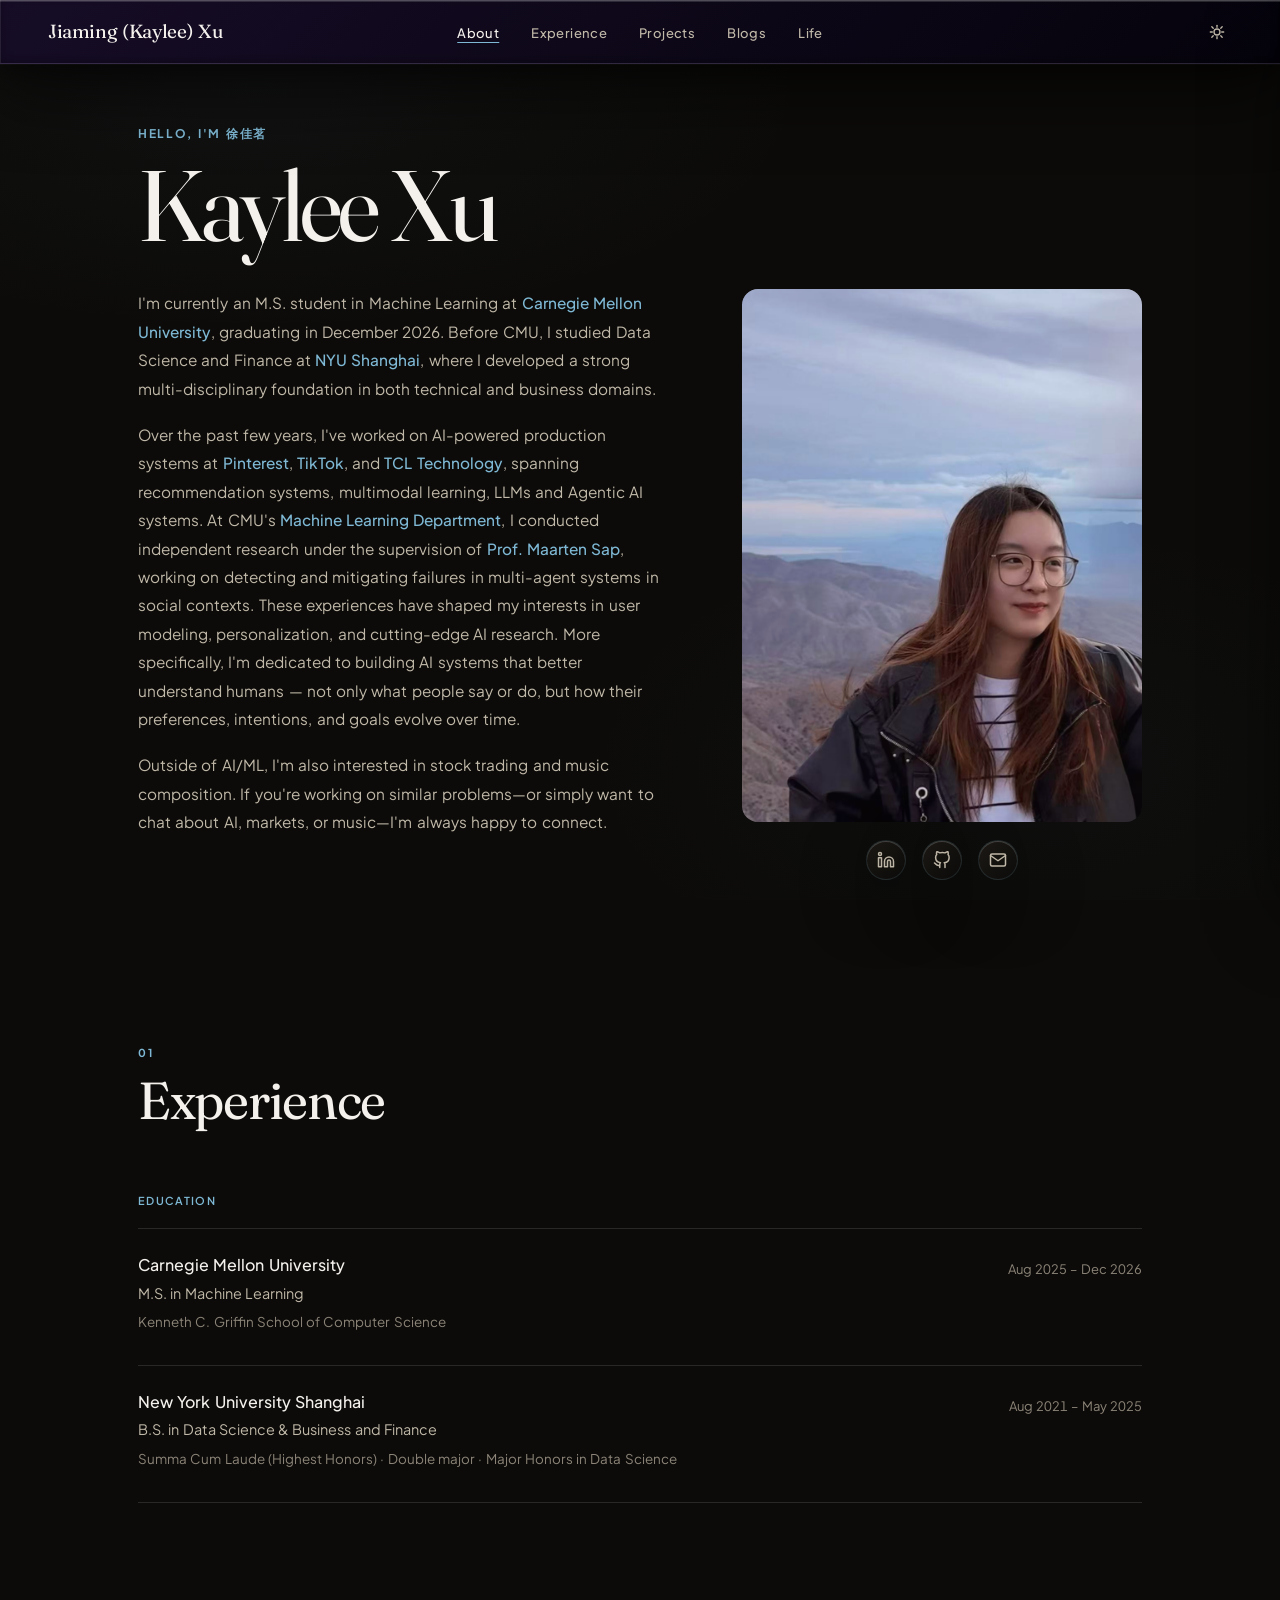
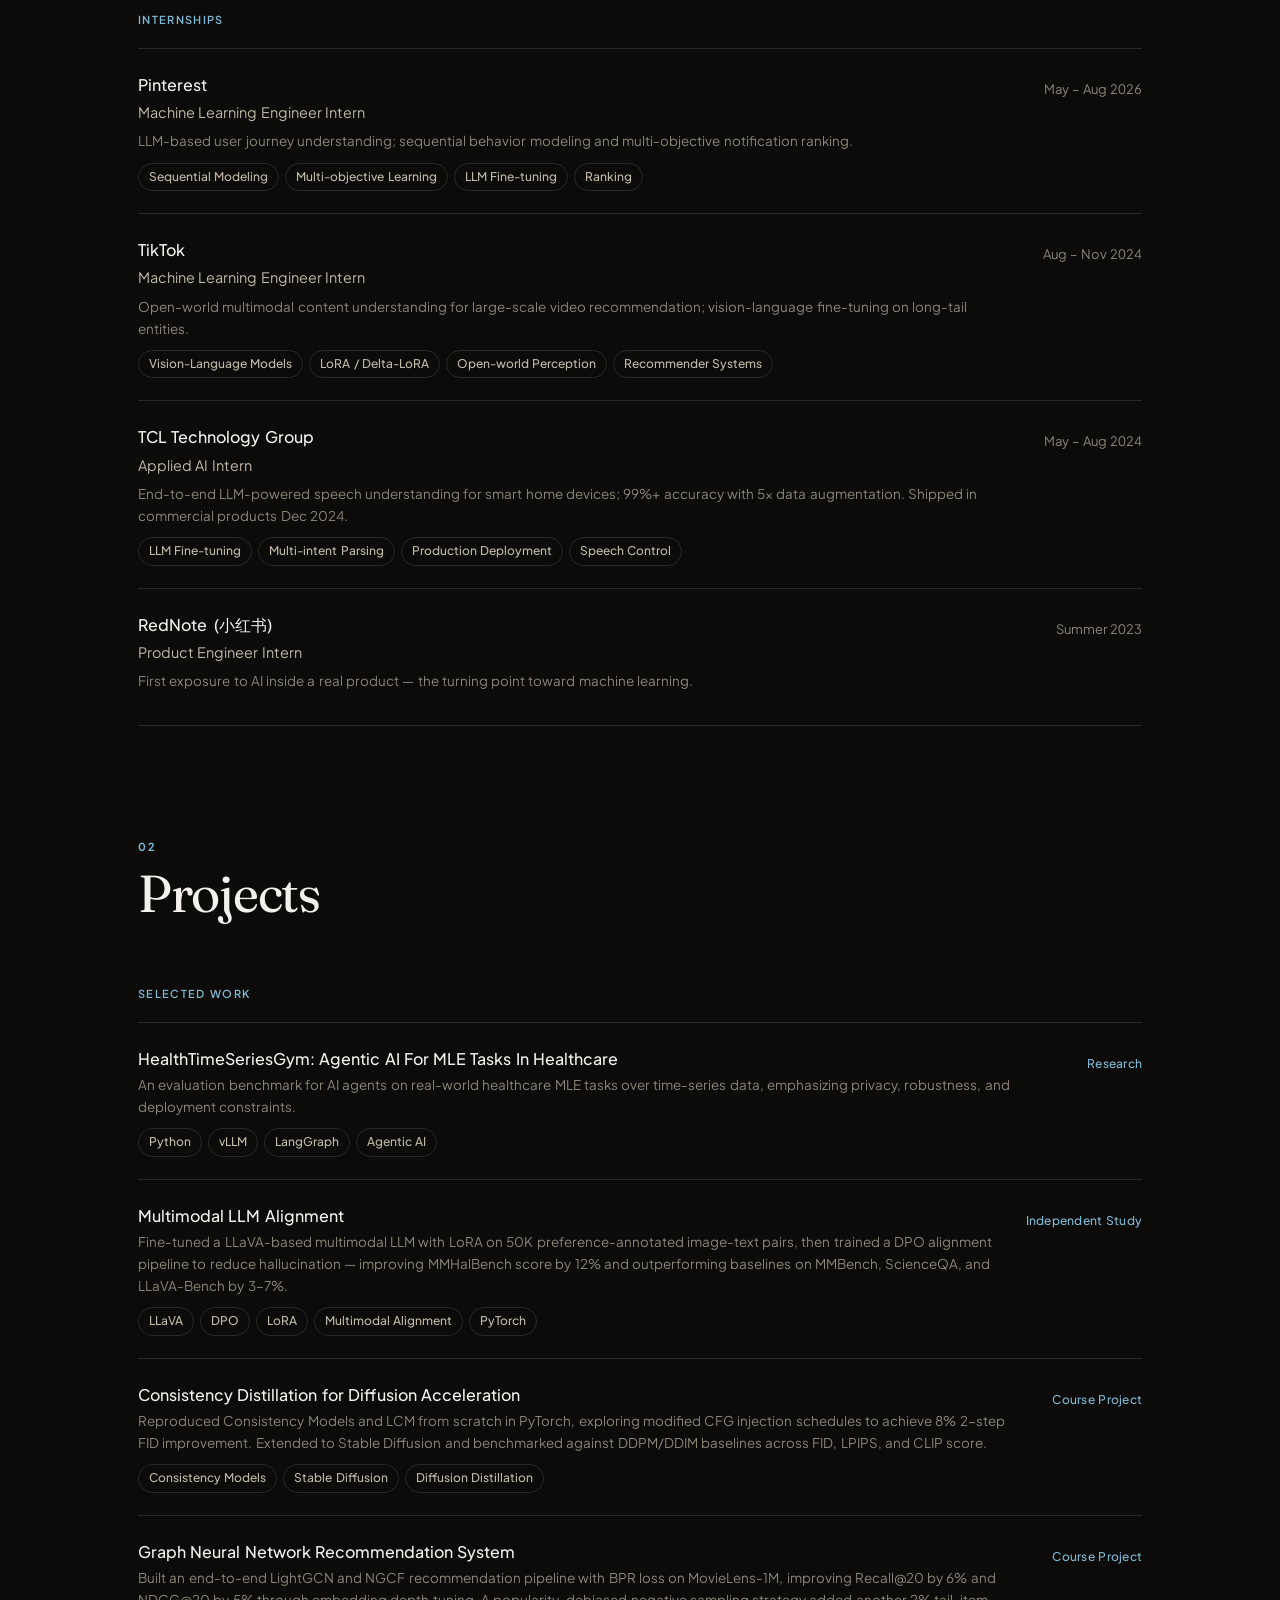
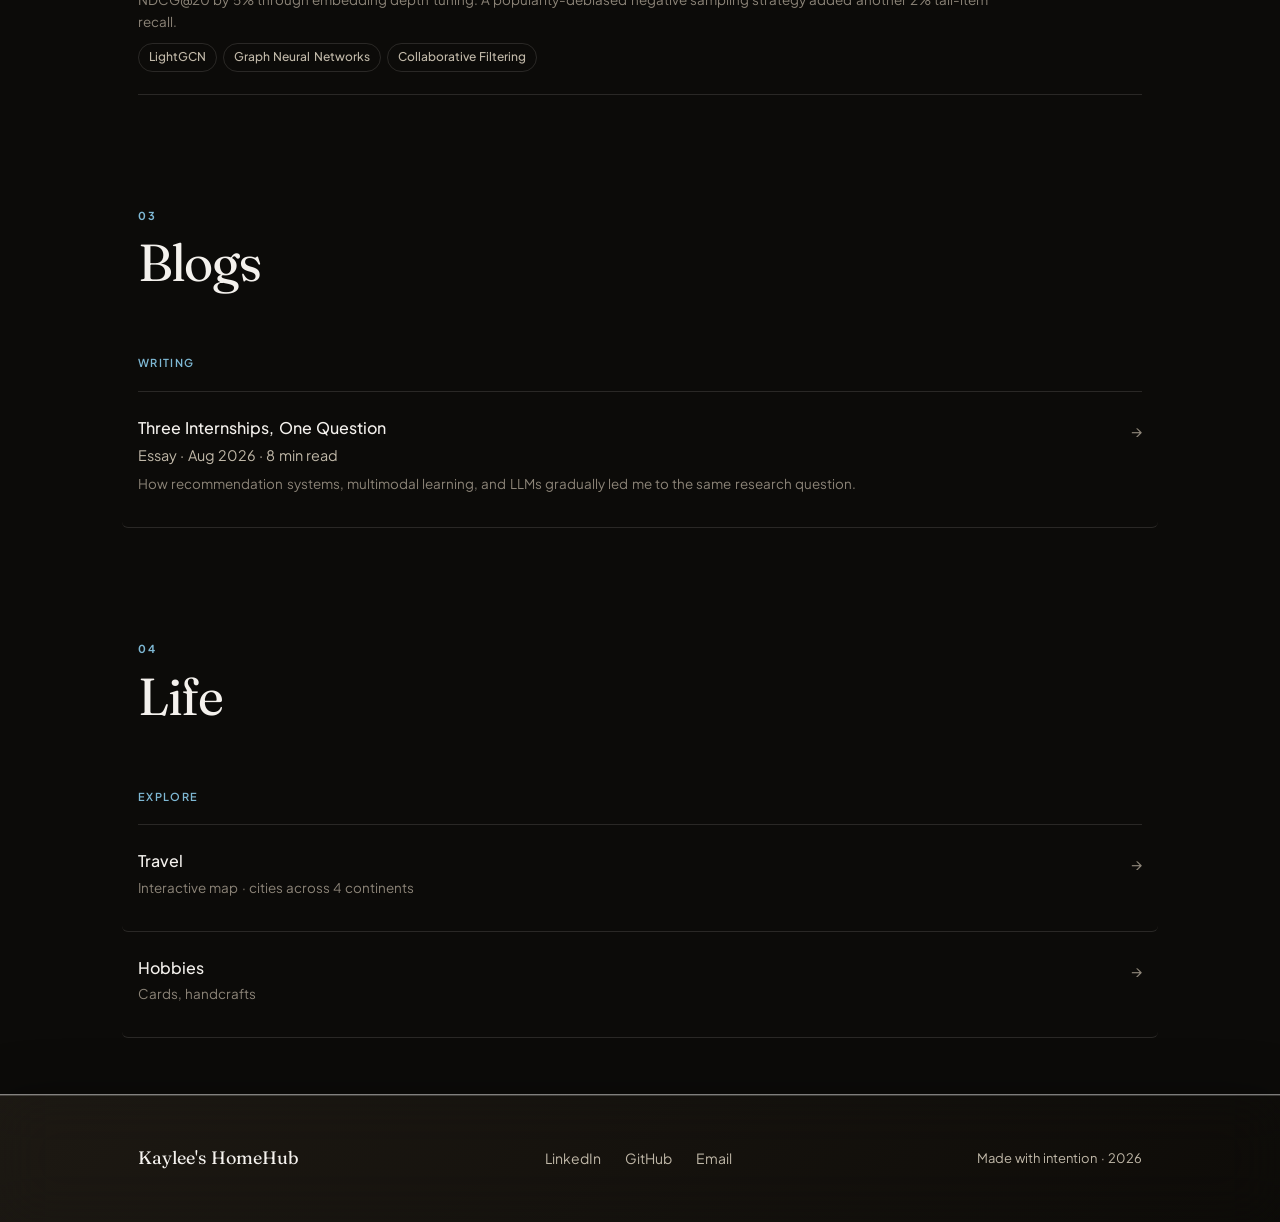
==== commit d5156f91: "Add org links, blue accent, fix hero layout and parallax" ====
--- a/index.html
+++ b/index.html
@@ -84,17 +84,21 @@
      ============================================================ -->
 <section id="about" class="hero">
   <div class="hero-content">
-    <div class="hero-text">
+    <div class="hero-header">
       <p class="hero-eyebrow">Hello, I'm 徐佳茗</p>
       <h1 class="hero-name">Kaylee Xu</h1>
+    </div>
+
+    <div class="hero-body">
+    <div class="hero-text">
       <p class="hero-statement">
-        I'm currently an M.S. student in Machine Learning at <span class="org">Carnegie Mellon University</span>, graduating in December 2026. Before CMU, I studied Data Science and Finance at <span class="org">NYU Shanghai</span>, where I developed a strong foundation in machine learning, statistics, and software engineering.
+        I'm currently an M.S. student in Machine Learning at <a class="org-link org-logo-link" href="https://www.cmu.edu/" target="_blank" rel="noopener" data-org="Carnegie Mellon University" data-logo="https://www.google.com/s2/favicons?domain=cmu.edu&sz=64">Carnegie Mellon University</a>, graduating in December 2026. Before CMU, I studied Data Science and Finance at <a class="org-link org-logo-link" href="https://shanghai.nyu.edu/" target="_blank" rel="noopener" data-org="NYU Shanghai" data-logo="https://www.google.com/s2/favicons?domain=shanghai.nyu.edu&sz=64">NYU Shanghai</a>, where I developed a strong multi-disciplinary foundation in both technical and business domains.
       </p>
       <p class="hero-statement">
-        Over the past few years, I've worked on AI systems at <span class="org">Pinterest</span>, <span class="org">TikTok</span>, and <span class="org">TCL Technology</span>, spanning recommendation systems, multimodal learning, and large language models. These experiences have shaped my interests in user modeling, personalization, sequential behavior modeling, and LLM-powered AI systems. More broadly, I'm interested in building AI that better understands humans &mdash; not only what people say or do, but how their preferences, intentions, and goals evolve over time.
+        Over the past few years, I've worked on AI-powered production systems at <a class="org-link org-logo-link" href="https://www.pinterest.com/" target="_blank" rel="noopener" data-org="Pinterest" data-logo="https://www.google.com/s2/favicons?domain=pinterest.com&sz=64">Pinterest</a>, <a class="org-link org-logo-link" href="https://www.tiktok.com/about?lang=en" target="_blank" rel="noopener" data-org="TikTok" data-logo="https://www.google.com/s2/favicons?domain=tiktok.com&sz=64">TikTok</a>, and <a class="org-link org-logo-link" href="https://www.tcltech.com/en" target="_blank" rel="noopener" data-org="TCL Technology" data-logo="https://www.google.com/s2/favicons?domain=tcltech.com&sz=64">TCL Technology</a>, spanning recommendation systems, multimodal learning, LLMs and Agentic AI systems. At CMU's <a class="org-link" href="https://www.ml.cmu.edu/" target="_blank" rel="noopener">Machine Learning Department</a>, I conducted independent research under the supervision of <a class="org-link" href="https://maartensap.com/index.html" target="_blank" rel="noopener">Prof. Maarten Sap</a>, working on detecting and mitigating failures in multi-agent systems in social contexts. These experiences have shaped my interests in user modeling, personalization, and cutting-edge AI research. More specifically, I'm dedicated to building AI systems that better understand humans &mdash; not only what people say or do, but how their preferences, intentions, and goals evolve over time.
       </p>
       <p class="hero-statement">
-        I&rsquo;m currently seeking full-time MLE roles starting January 2027. Whether you&rsquo;re hiring or just want to talk about ML &mdash; I&rsquo;m always happy to&nbsp;connect.
+        Outside of AI/ML, I'm also interested in stock trading and music composition. If you're working on similar problems—or simply want to chat about AI, markets, or music—I'm always happy to connect.
       </p>
     </div>
 
@@ -121,6 +125,7 @@
         </a>
       </div>
     </div>
+    </div><!-- /hero-body -->
   </div>
 
 </section>
@@ -147,8 +152,8 @@
           <div class="exp-entry">
             <div class="exp-entry-left">
               <div class="exp-entry-org">Carnegie Mellon University</div>
-              <div class="exp-entry-role">M.S. Machine Learning</div>
-              <div class="exp-entry-meta">School of Computer Science</div>
+              <div class="exp-entry-role">M.S. in Machine Learning</div>
+              <div class="exp-entry-meta">Kenneth C. Griffin School of Computer Science</div>
             </div>
             <div class="exp-entry-right">
               <span class="exp-entry-date">Aug 2025 &ndash; Dec 2026</span>
@@ -157,9 +162,9 @@
 
           <div class="exp-entry">
             <div class="exp-entry-left">
-              <div class="exp-entry-org">NYU Shanghai</div>
-              <div class="exp-entry-role">B.S. Data Science &amp; Finance</div>
-              <div class="exp-entry-meta">Summa Cum Laude &middot; Double major</div>
+              <div class="exp-entry-org">New York University Shanghai</div>
+              <div class="exp-entry-role">B.S. in Data Science &amp; Business and Finance</div>
+              <div class="exp-entry-meta">Summa Cum Laude (Highest Honors) &middot; Double major &middot; Major Honors in Data Science</div>
             </div>
             <div class="exp-entry-right">
               <span class="exp-entry-date">Aug 2021 &ndash; May 2025</span>
@@ -213,7 +218,7 @@
           <div class="exp-entry">
             <div class="exp-entry-left">
               <div class="exp-entry-org">RedNote &thinsp;(小红书)</div>
-              <div class="exp-entry-role">Tech Consultant Intern</div>
+              <div class="exp-entry-role">Product Engineer Intern</div>
               <div class="exp-entry-meta">First exposure to AI inside a real product — the turning point toward machine learning.</div>
             </div>
             <div class="exp-entry-right">
--- a/style.css
+++ b/style.css
@@ -409,10 +409,20 @@
   max-width: var(--container);
   margin: 0 auto;
   padding: 60px 48px;
+  display: flex;
+  flex-direction: column;
+  gap: 0;
+}
+
+.hero-header {
+  margin-bottom: 36px;
+}
+
+.hero-body {
   display: grid;
   grid-template-columns: 1fr 400px;
   gap: 80px;
-  align-items: center;
+  align-items: start;
 }
 
 .hero-eyebrow {
@@ -431,7 +441,7 @@
   line-height: 0.95;
   letter-spacing: -0.04em;
   color: var(--text);
-  margin-bottom: 36px;
+  margin-bottom: 0;
 }
 
 .hero-statement {
@@ -452,16 +462,55 @@
   font-weight: 500;
 }
 
-/* Linked org names (e.g. Auton Lab) — dotted underline at rest, solid on hover */
+/* Linked org names */
 .hero-statement .org-link {
   color: var(--sage);
   font-weight: 500;
-  border-bottom: 1.5px dotted var(--sage);
+  text-decoration: none;
+  border-bottom: 1.5px solid transparent;
   padding-bottom: 1px;
-  transition: border-bottom-style 0.2s, color 0.2s;
+  transition: border-color 0.2s;
 }
 .hero-statement .org-link:hover {
-  border-bottom-style: solid;
+  border-color: var(--sage);
+}
+
+/* Logo tooltip for org-logo-link */
+.org-logo-tip {
+  position: fixed;
+  pointer-events: none;
+  z-index: 9999;
+  display: flex;
+  flex-direction: column;
+  align-items: center;
+  gap: 6px;
+  padding: 10px 14px;
+  background: var(--glass-bg-strong);
+  backdrop-filter: blur(18px) saturate(1.4);
+  -webkit-backdrop-filter: blur(18px) saturate(1.4);
+  border: 1px solid var(--border);
+  border-radius: 12px;
+  box-shadow: 0 8px 32px rgba(0,0,0,0.24);
+  opacity: 0;
+  transform: translateY(6px) scale(0.96);
+  transition: opacity 0.18s ease, transform 0.18s ease;
+  white-space: nowrap;
+}
+.org-logo-tip.visible {
+  opacity: 1;
+  transform: translateY(0) scale(1);
+}
+.org-logo-tip img {
+  width: 36px;
+  height: 36px;
+  border-radius: 8px;
+  object-fit: contain;
+}
+.org-logo-tip span {
+  font-size: 0.75rem;
+  font-weight: 500;
+  color: var(--text-muted);
+  letter-spacing: 0.02em;
 }
 
 .hero-tags {
@@ -2170,7 +2219,7 @@
 /* ==================== RESPONSIVE — 1024px ==================== */
 
 @media (max-width: 1024px) {
-  .hero-content {
+  .hero-body {
     grid-template-columns: 1fr 340px;
     gap: 56px;
   }
@@ -2186,8 +2235,11 @@
   .container { padding: 0 24px; }
 
   .hero-content {
+    padding: 40px 24px 60px;
+  }
+
+  .hero-body {
     grid-template-columns: 1fr;
-    padding: 40px 24px 60px;
     gap: 40px;
   }
 
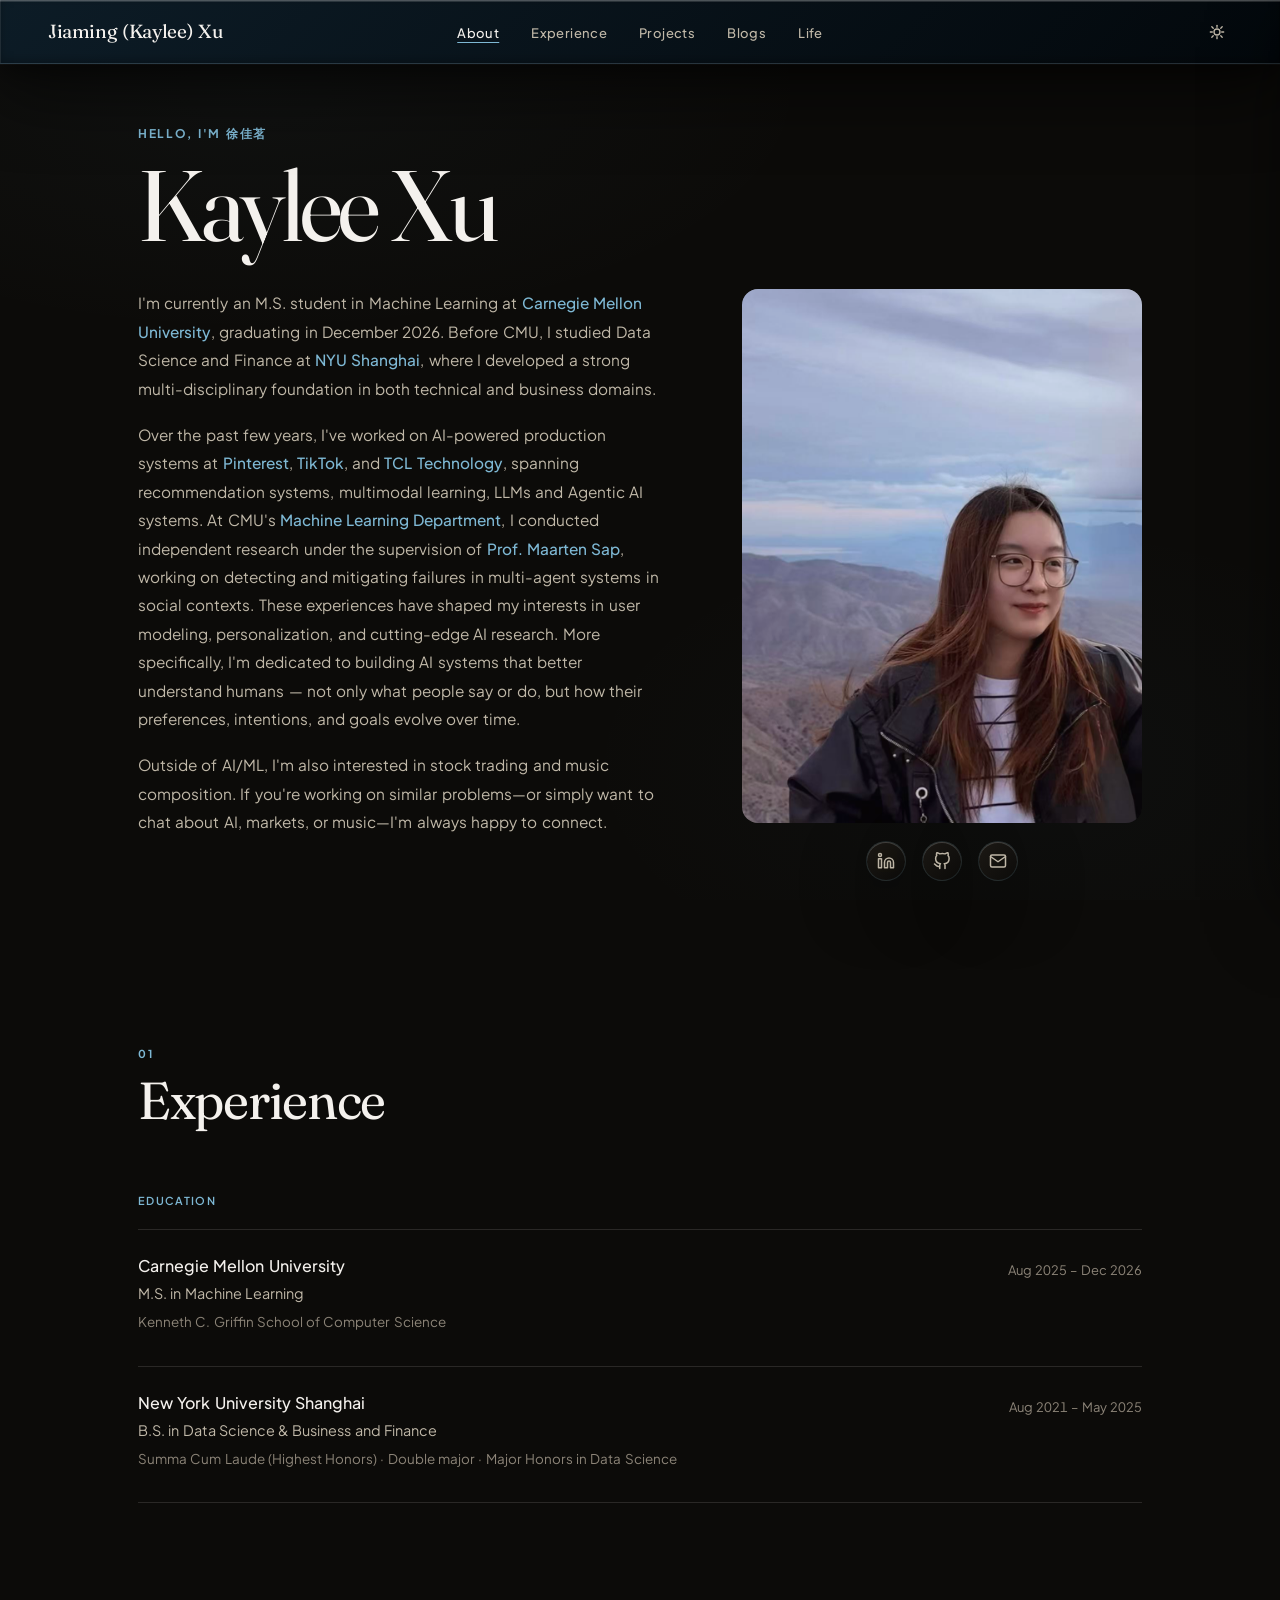
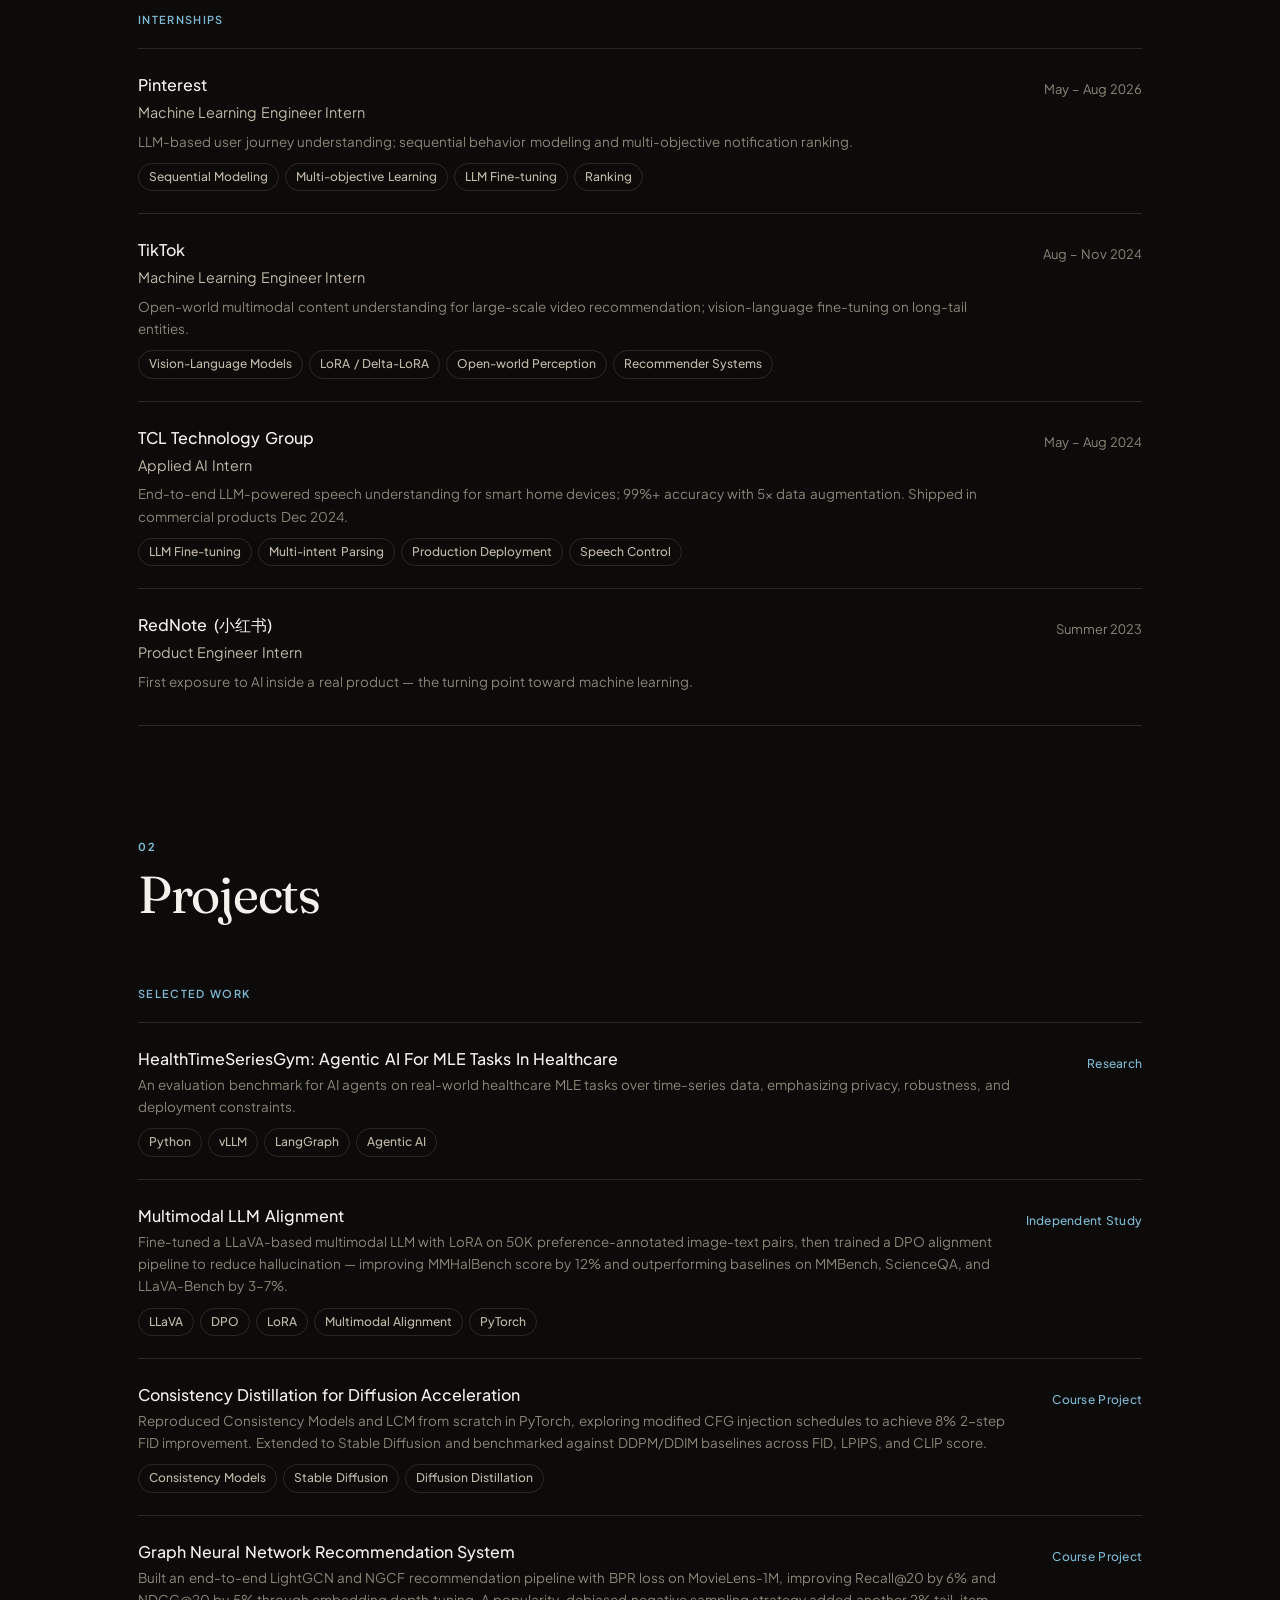
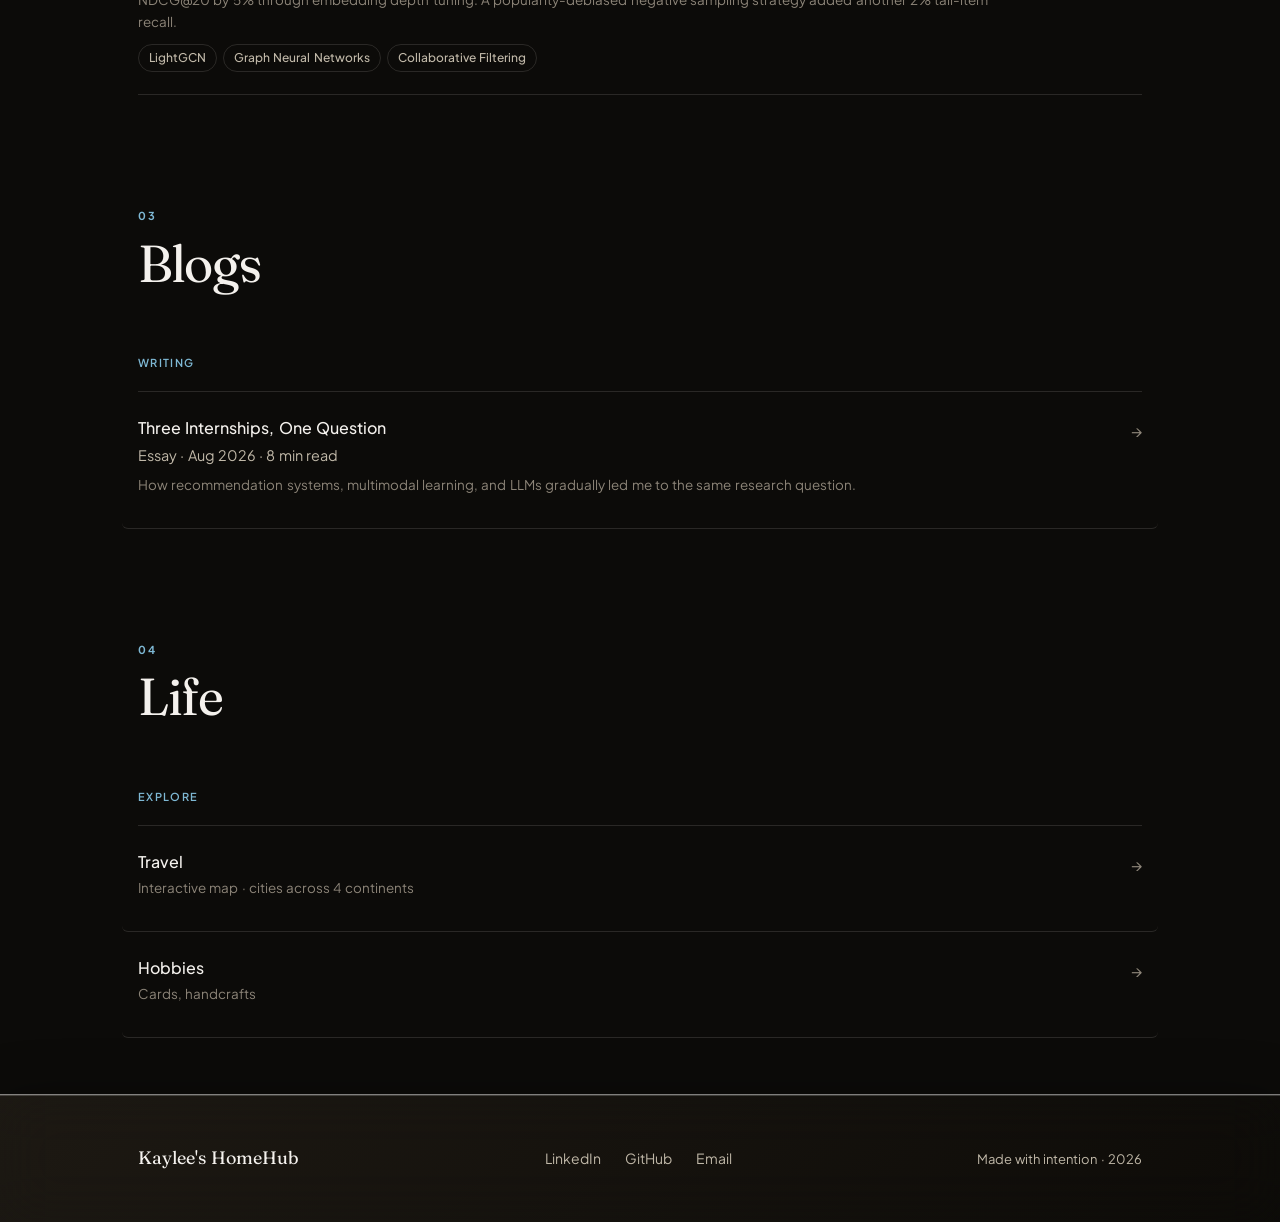
==== commit e1e32f69: "Restyle blog code callouts: stone background, navy accent, modern mono" ====
--- a/index.html
+++ b/index.html
@@ -12,7 +12,7 @@
   <meta name="twitter:title" content="Kaylee Xu — Machine Learning Researcher" />
   <meta name="twitter:description" content="ML researcher at CMU Auton Lab working on agentic AI for healthcare." />
   <link rel="canonical" href="index.html" />
-  <link rel="icon" href="data:image/svg+xml,%3Csvg xmlns='http://www.w3.org/2000/svg' viewBox='0 0 64 64'%3E%3Cdefs%3E%3ClinearGradient id='g' x1='0' y1='0' x2='1' y2='1'%3E%3Cstop offset='0%25' stop-color='%233d1878'/%3E%3Cstop offset='100%25' stop-color='%23160830'/%3E%3C/linearGradient%3E%3C/defs%3E%3Crect width='64' height='64' rx='32' fill='url(%23g)'/%3E%3Ctext x='50%25' y='50%25' text-anchor='middle' dominant-baseline='central' font-size='36' font-family='Georgia,serif' font-weight='bold' fill='%23ffffff'%3EK%3C/text%3E%3C/svg%3E" />
+  <link rel="icon" href="data:image/svg+xml,%3Csvg xmlns='http://www.w3.org/2000/svg' viewBox='0 0 64 64'%3E%3Cdefs%3E%3ClinearGradient id='g' x1='0' y1='0' x2='1' y2='1'%3E%3Cstop offset='0%25' stop-color='%23185078'/%3E%3Cstop offset='100%25' stop-color='%23081f30'/%3E%3C/linearGradient%3E%3C/defs%3E%3Crect width='64' height='64' rx='32' fill='url(%23g)'/%3E%3Ctext x='50%25' y='50%25' text-anchor='middle' dominant-baseline='central' font-size='36' font-family='Georgia,serif' font-weight='bold' fill='%23ffffff'%3EK%3C/text%3E%3C/svg%3E" />
   <title>Kaylee Xu — Machine Learning Researcher</title>
 
   <!-- Fonts -->
@@ -27,7 +27,7 @@
       document.documentElement.setAttribute('data-theme', t);
     }());
   </script>
-  <link rel="stylesheet" href="style.css?v=purple-glass-20260607-2" />
+  <link rel="stylesheet" href="style.css?v=blue-20261007" />
 </head>
 <body>
 
@@ -400,6 +400,6 @@
 </footer>
 
 
-<script src="script.js?v=purple-glass-20260607"></script>
+<script src="script.js?v=blue-20261007"></script>
 </body>
 </html>
--- a/style.css
+++ b/style.css
@@ -588,6 +588,7 @@
 }
 
 .hero-photo img {
+  height: auto; /* let aspect-ratio win over the height="533" attribute */
   object-fit: cover;
   display: block;
 }
@@ -1323,7 +1324,7 @@
   color: rgba(126, 184, 212, 0.65);
 }
 html[data-theme="light"] .blog-post-meta {
-  color: rgba(80, 40, 140, 0.55);
+  color: rgba(40, 98, 140, 0.55);
 }
 .blog-post-meta span + span::before {
   content: "·";
@@ -1367,20 +1368,23 @@
 }
 
 .blog-post-body .code-line {
-  font-family: "Courier New", monospace;
-  font-size: 0.9rem;
-  background: rgba(126, 184, 212, 0.07);
-  border: 1px solid rgba(126, 184, 212, 0.10);
-  border-radius: 6px;
-  padding: 12px 16px;
-  margin: 12px 0 20px;
+  font-family: ui-monospace, "SF Mono", "JetBrains Mono", Menlo, Consolas, monospace;
+  font-size: 0.86rem;
+  line-height: 1.65;
+  letter-spacing: -0.01em;
+  background: rgba(255, 255, 255, 0.035);
+  border: 1px solid rgba(255, 255, 255, 0.06);
+  border-left: 3px solid var(--sage);
+  border-radius: 4px 8px 8px 4px;
+  padding: 14px 20px;
+  margin: 16px 0 24px;
   color: var(--text);
   display: block;
 }
 
 .blog-post-body .arrow {
-  color: rgba(126, 184, 212, 0.6);
-  margin: 0 4px;
+  color: var(--sage);
+  margin: 0 6px;
 }
 
 /* References */
@@ -1444,14 +1448,19 @@
 
 /* Light theme overrides for blog */
 html[data-theme="light"] .blog-card {
-  border-color: rgba(100, 60, 180, 0.12);
+  border-color: rgba(60, 130, 180, 0.12);
 }
 html[data-theme="light"] .blog-card:hover {
-  border-color: rgba(100, 60, 180, 0.25);
+  border-color: rgba(60, 130, 180, 0.25);
 }
 html[data-theme="light"] .blog-post-body .code-line {
-  background: rgba(100, 60, 180, 0.05);
-  border-color: rgba(100, 60, 180, 0.12);
+  background: #F1EDE6;               /* warm stone — sits on the #FAF8F5 page */
+  border-color: #E4DED4;
+  border-left-color: #1A4E7A;        /* deep navy accent */
+  color: #1F2933;
+}
+html[data-theme="light"] .blog-post-body .arrow {
+  color: #1A4E7A;
 }
 
 @media (max-width: 640px) {
@@ -1525,12 +1534,12 @@
 
 /* Placeholder colors — dark, moody; match the site palette */
 .life-panel-img--travel {
-  background: linear-gradient(150deg, rgba(30,14,68,1) 0%, rgba(10,5,28,1) 100%);
+  background: linear-gradient(150deg, rgba(14,45,68,1) 0%, rgba(5,18,28,1) 100%);
 }
 .life-panel-img--hobbies {
-  background: linear-gradient(150deg, rgba(46,20,86,1) 0%, rgba(18,8,46,1) 100%);
-}
-.life-panel-img--photography { background: rgba(20, 10, 44, 0.95); }
+  background: linear-gradient(150deg, rgba(20,59,86,1) 0%, rgba(8,30,46,1) 100%);
+}
+.life-panel-img--photography { background: rgba(10, 30, 44, 0.95); }
 
 /* Faint dot grid texture on placeholders (until real images are added) */
 .life-panel-img--travel::after,
@@ -1538,7 +1547,7 @@
   content: '';
   position: absolute;
   inset: 0;
-  background-image: radial-gradient(circle, rgba(201,167,255,0.08) 1px, transparent 1px);
+  background-image: radial-gradient(circle, rgba(167,218,255,0.08) 1px, transparent 1px);
   background-size: 22px 22px;
   pointer-events: none;
 }
@@ -1616,13 +1625,13 @@
 .life-label--cards       { background: #D4EBE0; }
 .life-label--food        { background: #FDE8CC; }
 .life-label--instruments { background: #E0E6F0; }
-.life-label--arts        { background: #E2D8F5; }
+.life-label--arts        { background: #D8E9F5; }
 
 .life-icon-row {
   display: flex;
   align-items: center;
   justify-content: center;
-  color: rgba(20, 10, 50, 0.68);
+  color: rgba(10, 33, 50, 0.68);
 }
 
 .life-icon-row svg {
@@ -1635,7 +1644,7 @@
   font-size: 1rem;
   font-weight: 400;
   letter-spacing: 0.01em;
-  color: rgba(20, 10, 50, 0.75);
+  color: rgba(10, 33, 50, 0.75);
 }
 
 /* ---- Right body panel ---- */
@@ -1770,8 +1779,8 @@
 }
 
 #nav {
-  background: linear-gradient(135deg, rgba(23, 13, 40, 0.96), rgba(5, 3, 12, 0.98));
-  border-bottom-color: rgba(225, 205, 255, 0.16);
+  background: linear-gradient(135deg, rgba(13, 29, 40, 0.96), rgba(3, 8, 12, 0.98));
+  border-bottom-color: rgba(205, 234, 255, 0.16);
   -webkit-backdrop-filter: blur(10px) saturate(1.12);
   backdrop-filter: blur(10px) saturate(1.12);
 }
@@ -1871,8 +1880,8 @@
 .life-panel-img--travel,
 .life-panel-img--hobbies {
   background:
-    radial-gradient(circle at var(--cursor-x) var(--cursor-y), rgba(211, 178, 255, 0.26), transparent 0 22%),
-    linear-gradient(135deg, rgba(89, 55, 156, 0.68), rgba(18, 9, 31, 0.74));
+    radial-gradient(circle at var(--cursor-x) var(--cursor-y), rgba(178, 223, 255, 0.26), transparent 0 22%),
+    linear-gradient(135deg, rgba(55, 114, 156, 0.68), rgba(9, 22, 31, 0.74));
 }
 
 footer {
@@ -2032,7 +2041,7 @@
   box-shadow: var(--glass-shadow);
 }
 
-/* ── Experience cards — transparent + purple border ── */
+/* ── Experience cards — transparent + blue border ── */
 html[data-theme="light"] .exp-v2-card {
   background: transparent;
   border-color: rgba(26, 98, 160, 0.32);
@@ -2041,93 +2050,93 @@
   border-color: rgba(26, 98, 160, 0.60);
 }
 
-/* ── Timeline hardcoded colours — deep rich purple ── */
-/* Base purple: rgb(62, 22, 110) — saturated, elegant on light bg */
+/* ── Timeline hardcoded colours — deep blue ── */
+/* Base blue: rgb(22, 73, 110) — saturated, elegant on light bg */
 
 html[data-theme="light"] .tl-dot {
-  background: #f0eafa;
-  border-color: rgba(62, 22, 110, 0.80);
-  box-shadow: 0 0 8px rgba(62, 22, 110, 0.18);
+  background: #eaf3fa;
+  border-color: rgba(22, 73, 110, 0.80);
+  box-shadow: 0 0 8px rgba(22, 73, 110, 0.18);
 }
 
 html[data-theme="light"] .tl-spine-line::after {
   background: linear-gradient(
     to bottom,
-    rgba(62, 22, 110, 0.04),
-    rgba(62, 22, 110, 0.30) 10%,
-    rgba(62, 22, 110, 0.30) 90%,
-    rgba(62, 22, 110, 0.04)
+    rgba(22, 73, 110, 0.04),
+    rgba(22, 73, 110, 0.30) 10%,
+    rgba(22, 73, 110, 0.30) 90%,
+    rgba(22, 73, 110, 0.04)
   );
 }
 
 html[data-theme="light"] .tl-col-label {
-  color: rgba(62, 22, 110, 0.72);
+  color: rgba(22, 73, 110, 0.72);
 }
 
 html[data-theme="light"] .tl-year {
-  color: rgba(62, 22, 110, 0.75);
+  color: rgba(22, 73, 110, 0.75);
 }
 
 html[data-theme="light"] .tl-edu-card {
-  border-left-color: rgba(62, 22, 110, 0.52);
+  border-left-color: rgba(22, 73, 110, 0.52);
 }
 html[data-theme="light"] .tl-edu-cell--sticky::before {
-  background: rgba(62, 22, 110, 0.52);
+  background: rgba(22, 73, 110, 0.52);
 }
 html[data-theme="light"] .tl-edu-period {
-  color: rgba(62, 22, 110, 0.75);
+  color: rgba(22, 73, 110, 0.75);
 }
 html[data-theme="light"] .tl-edu-note {
-  color: rgba(62, 22, 110, 0.60);
+  color: rgba(22, 73, 110, 0.60);
 }
 html[data-theme="light"] .tl-edu-detail {
-  color: rgba(50, 18, 88, 0.62);
+  color: rgba(18, 59, 88, 0.62);
 }
 
 html[data-theme="light"] .tl-plain-text {
-  color: rgba(50, 18, 88, 0.72);
+  color: rgba(18, 59, 88, 0.72);
 }
 html[data-theme="light"] .tl-plain-dim {
-  color: rgba(50, 18, 88, 0.42);
+  color: rgba(18, 59, 88, 0.42);
 }
 html[data-theme="light"] .tl-hl {
-  color: rgba(62, 22, 110, 0.92);
+  color: rgba(22, 73, 110, 0.92);
 }
 html[data-theme="light"] .tl-turning-point {
-  color: rgba(62, 22, 110, 0.82);
+  color: rgba(22, 73, 110, 0.82);
 }
 
 html[data-theme="light"] .tl-era-gap::after {
-  color: rgba(62, 22, 110, 0.42);
+  color: rgba(22, 73, 110, 0.42);
 }
 
 html[data-theme="light"] .tl-toggle-invite {
-  color: rgba(50, 18, 88, 0.58);
+  color: rgba(18, 59, 88, 0.58);
 }
 html[data-theme="light"] .tl-toggle-invite em {
-  color: rgba(62, 22, 110, 0.85);
+  color: rgba(22, 73, 110, 0.85);
 }
 
 html[data-theme="light"] .exp-v2-toggle {
-  background: rgba(62, 22, 110, 0.07);
-  border-color: rgba(62, 22, 110, 0.28);
+  background: rgba(22, 73, 110, 0.07);
+  border-color: rgba(22, 73, 110, 0.28);
 }
 html[data-theme="light"] .exp-v2-toggle-track {
-  background: rgba(62, 22, 110, 0.20);
+  background: rgba(22, 73, 110, 0.20);
 }
 
 html[data-theme="light"] .exp-v2-quote {
-  color: rgba(62, 22, 110, 0.82);
-  border-left-color: rgba(62, 22, 110, 0.45);
+  color: rgba(22, 73, 110, 0.82);
+  border-left-color: rgba(22, 73, 110, 0.45);
 }
 html[data-theme="light"] .tl-card-date {
-  color: rgba(62, 22, 110, 0.72);
+  color: rgba(22, 73, 110, 0.72);
 }
 
 /* Project cards */
 html[data-theme="light"] .project-card {
-  border-color: rgba(100, 62, 172, 0.14);
-  border-left-color: rgba(100, 62, 172, 0.32);
+  border-color: rgba(62, 126, 172, 0.14);
+  border-left-color: rgba(62, 126, 172, 0.32);
 }
 html[data-theme="light"] .project-card:hover {
   box-shadow: 0 12px 40px rgba(20, 55, 110, 0.13),
@@ -2152,18 +2161,18 @@
               0 0 0 1px rgba(26, 98, 160, 0.18);
 }
 html[data-theme="light"] .life-panel-img--travel {
-  background: linear-gradient(150deg, rgba(200, 184, 240, 0.70) 0%, rgba(178, 160, 225, 0.55) 100%);
+  background: linear-gradient(150deg, rgba(184, 217, 240, 0.70) 0%, rgba(160, 198, 225, 0.55) 100%);
 }
 html[data-theme="light"] .life-panel-img--hobbies {
-  background: linear-gradient(150deg, rgba(215, 200, 248, 0.70) 0%, rgba(194, 178, 234, 0.55) 100%);
+  background: linear-gradient(150deg, rgba(200, 228, 248, 0.70) 0%, rgba(178, 211, 234, 0.55) 100%);
 }
 html[data-theme="light"] .life-panel-img--travel::after,
 html[data-theme="light"] .life-panel-img--hobbies::after {
   background-image: radial-gradient(circle, rgba(26, 98, 160, 0.12) 1px, transparent 1px);
 }
 html[data-theme="light"] .life-panel-info {
-  background: rgba(232, 224, 252, 0.80);
-  border-top-color: rgba(128, 90, 196, 0.15);
+  background: rgba(224, 240, 252, 0.80);
+  border-top-color: rgba(90, 152, 196, 0.15);
 }
 
 /* Footer in light */
@@ -2288,8 +2297,12 @@
 @media (max-width: 640px) {
   .hero-name { font-size: 52px; }
 
+  /* On phones, show a smaller photo centered above the intro text */
   .hero-photo {
-    display: none; /* On small screens, photo can be added separately */
+    order: -1;
+    width: 100%;
+    max-width: 240px;
+    margin: 0 auto;
   }
 
   /* Map panel becomes a bottom sheet on mobile */
@@ -2586,7 +2599,7 @@
   width: 11px;
   height: 11px;
   border-radius: 50%;
-  background: #1a0a2e;
+  background: #0a1f2e;
   border: 2px solid rgba(74, 148, 186, 0.9);
   box-shadow: 0 0 10px rgba(74, 148, 186, 0.4);
   flex-shrink: 0;
@@ -2681,7 +2694,7 @@
 .tl-edu-detail {
   font-size: 12.5px;
   line-height: 1.65;
-  color: rgba(246, 240, 255, 0.45);
+  color: rgba(240, 249, 255, 0.45);
   margin: 0;
 }
 
@@ -2742,14 +2755,14 @@
 .tl-plain-text {
   font-size: 13px;
   line-height: 1.8;
-  color: rgba(246, 240, 255, 0.4);
+  color: rgba(240, 249, 255, 0.4);
   margin: 0;
   font-style: italic;
 }
 
 /* Dimmed items (non-tech roles in exploration list) */
 .tl-plain-dim {
-  color: rgba(246, 240, 255, 0.28);
+  color: rgba(240, 249, 255, 0.28);
 }
 
 /* Highlighted items (tech / ML-related) */
